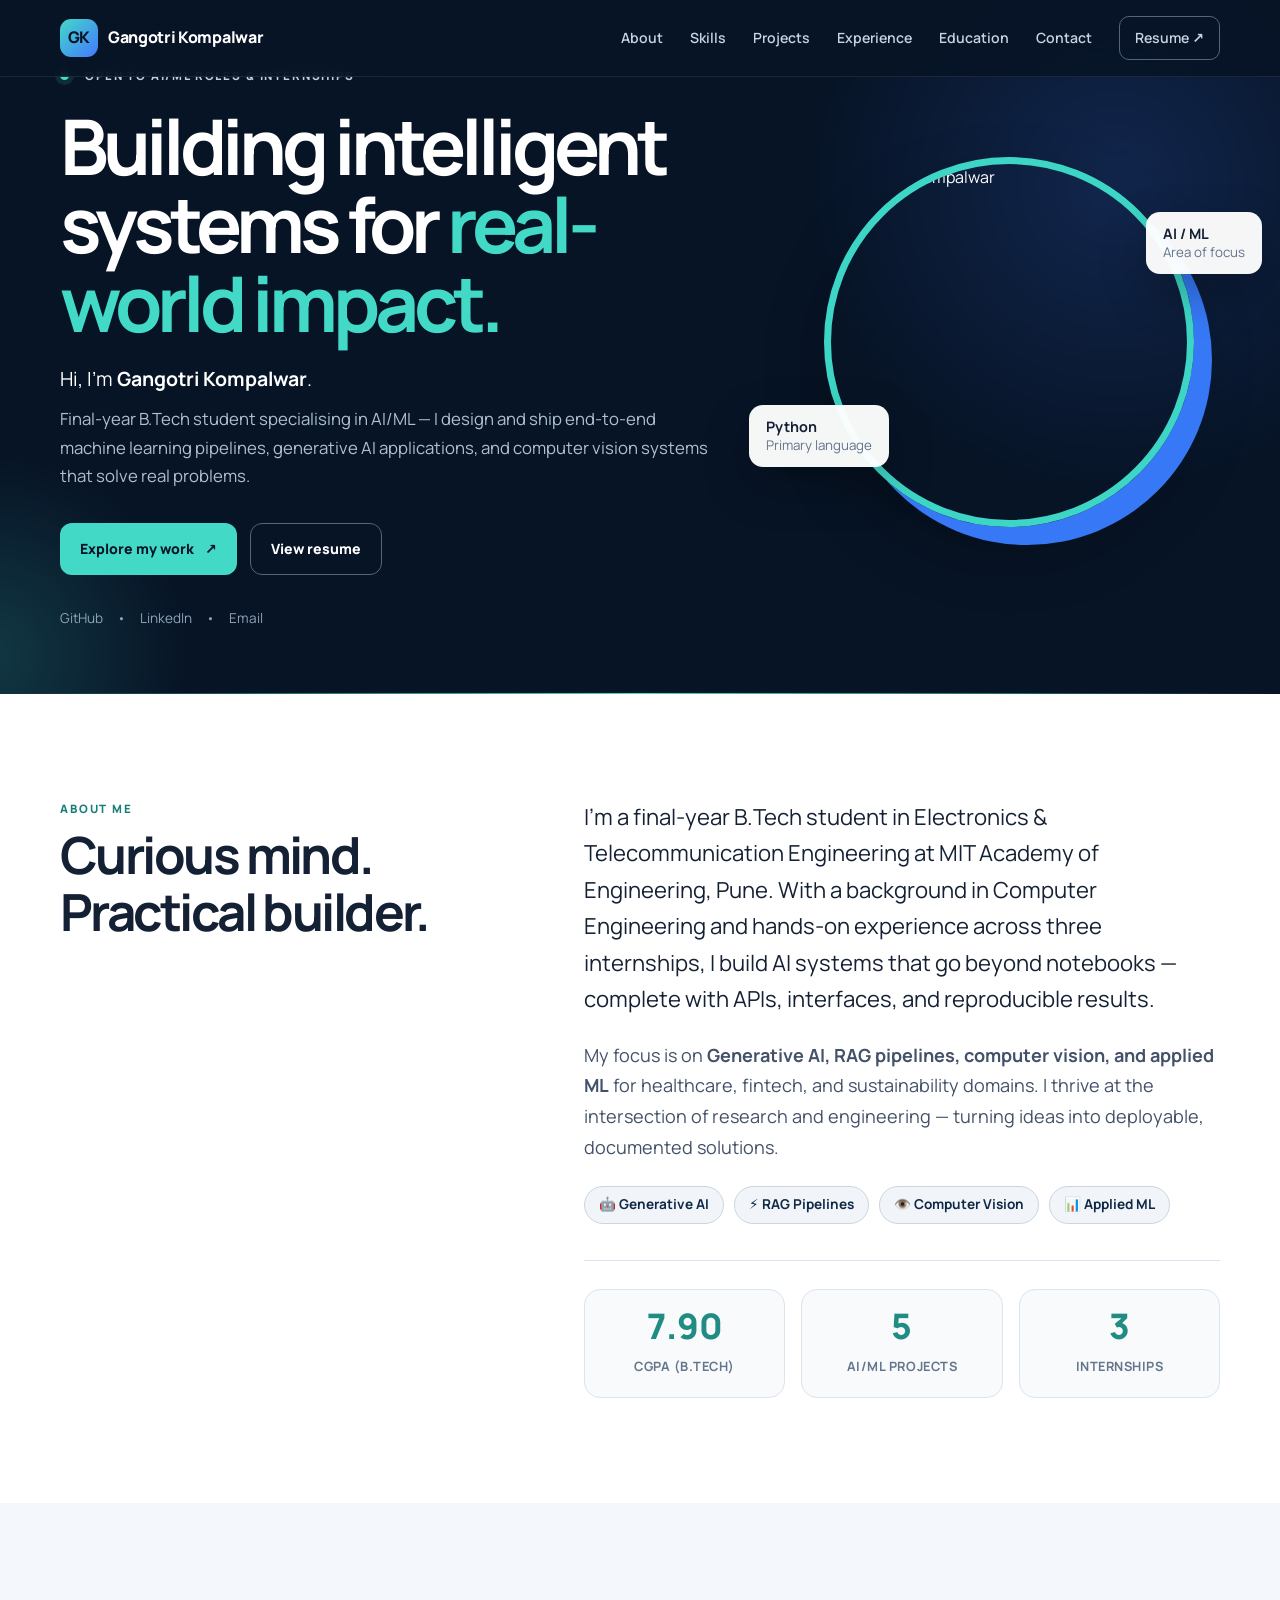
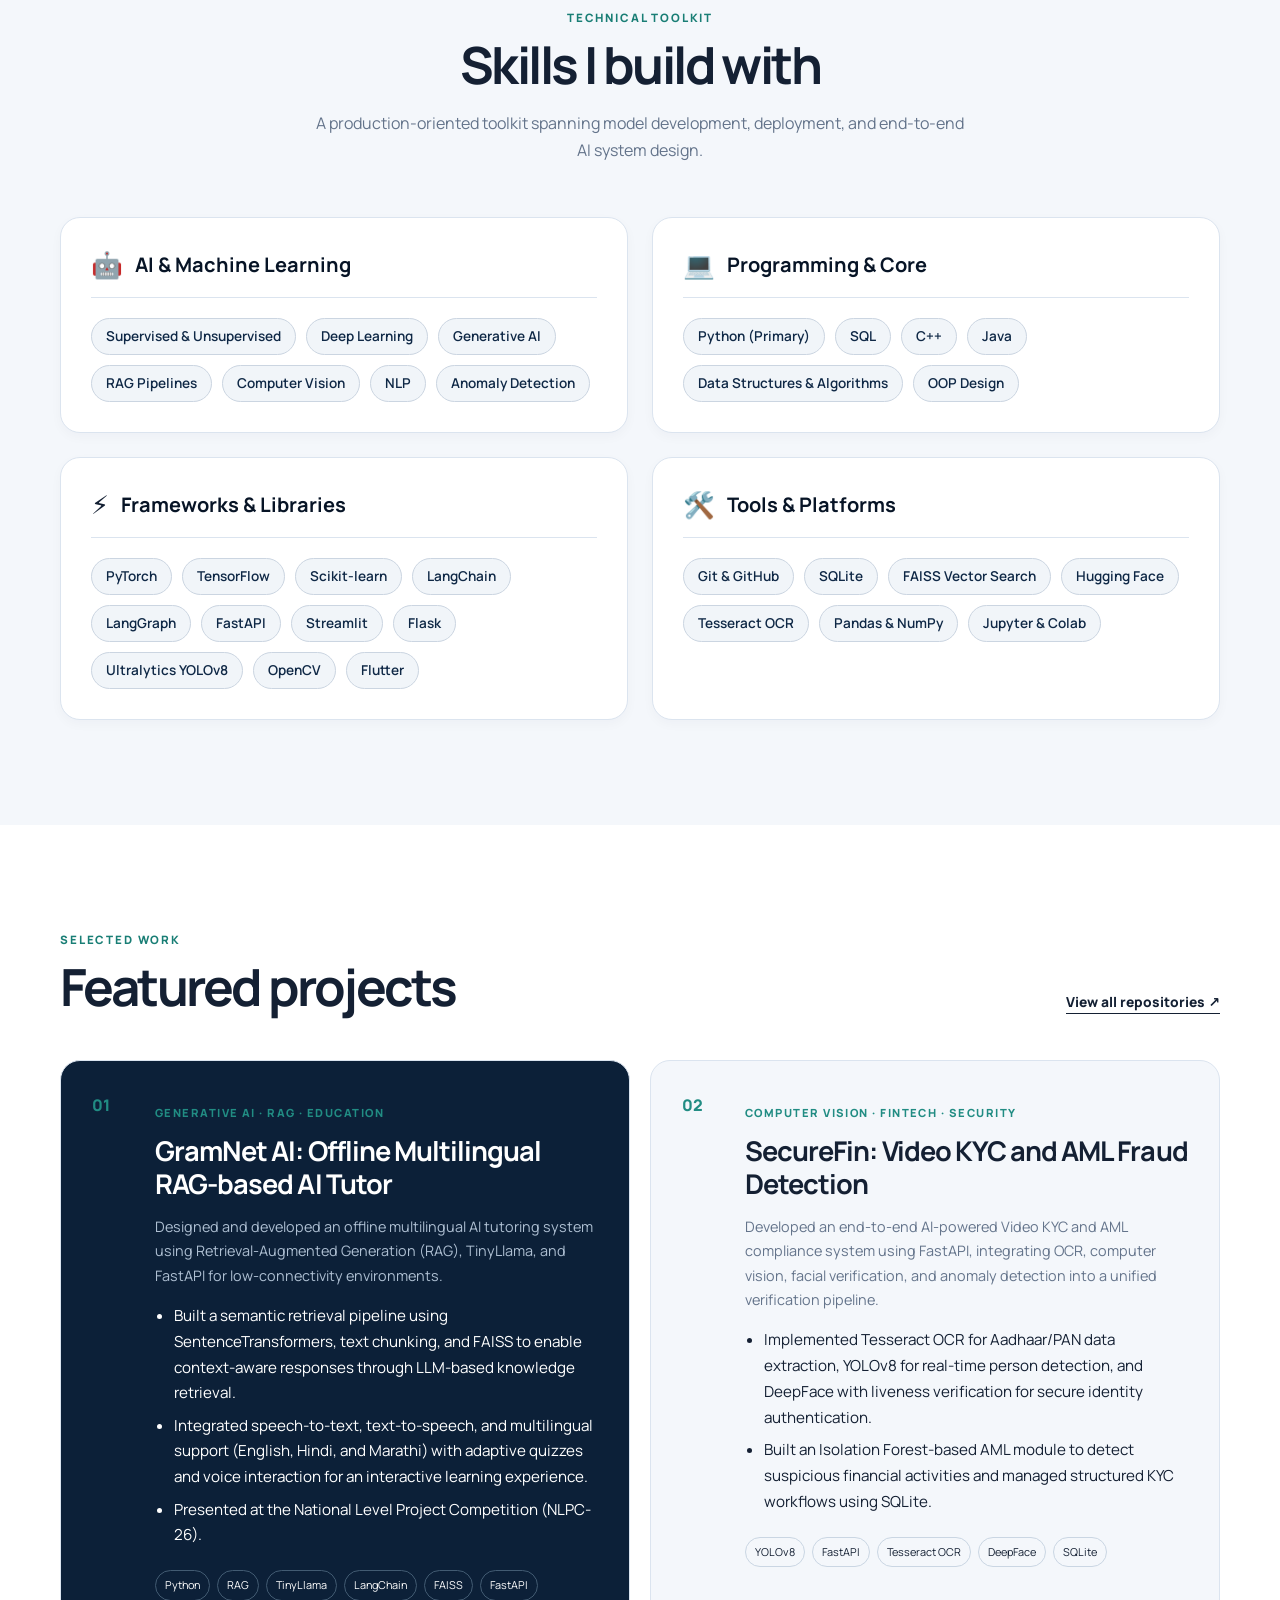
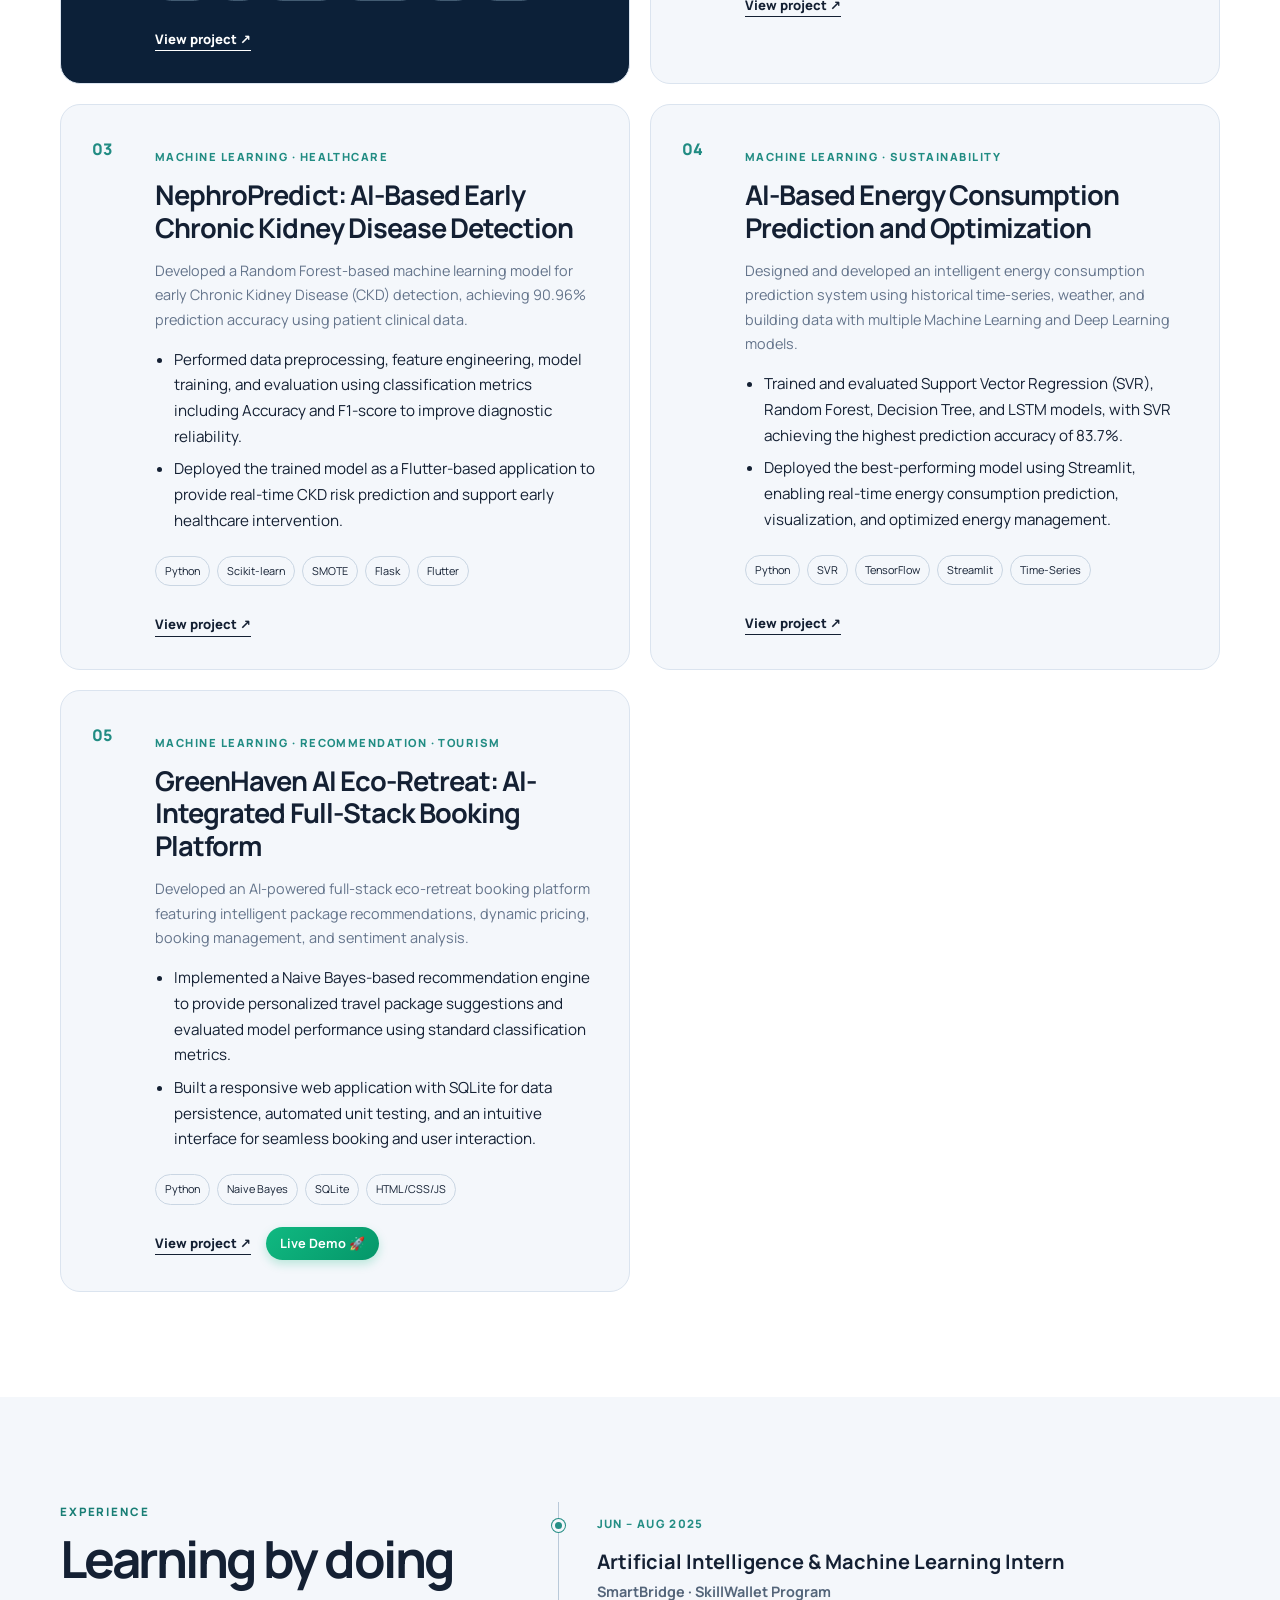
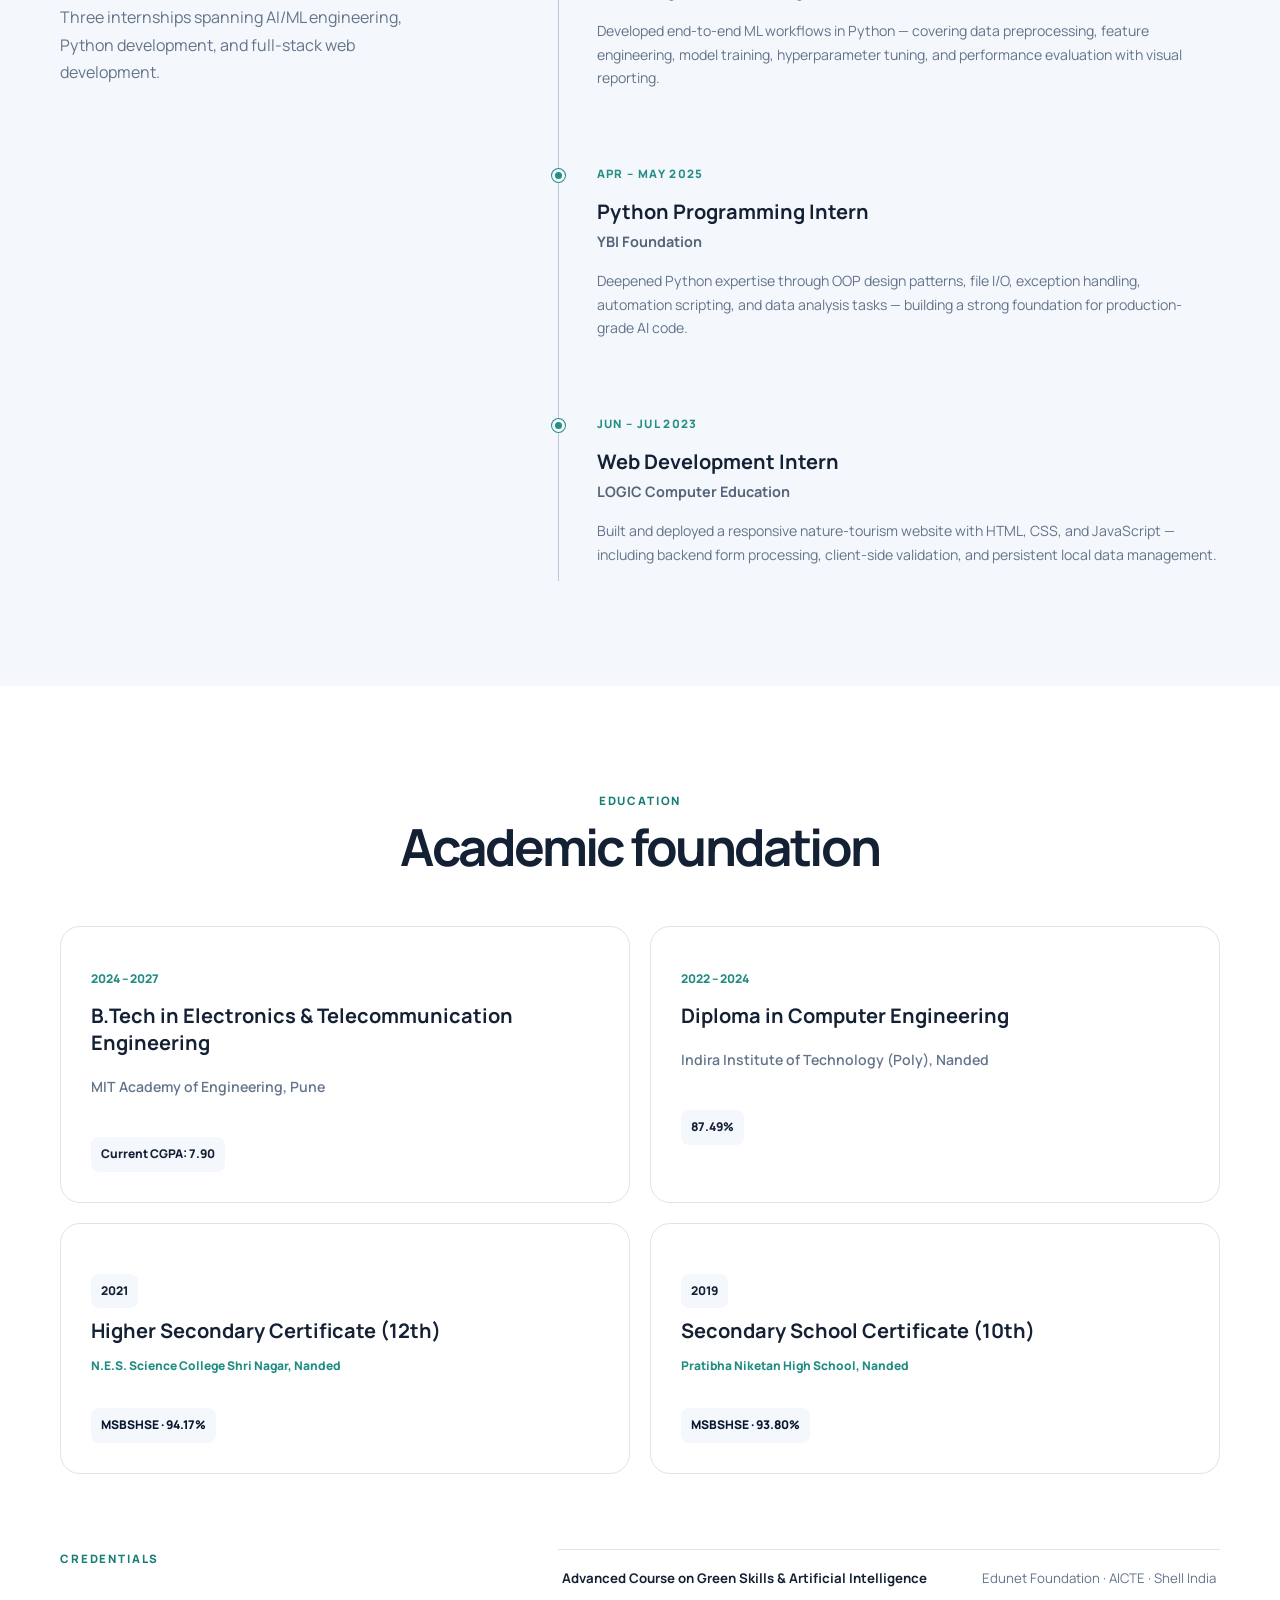
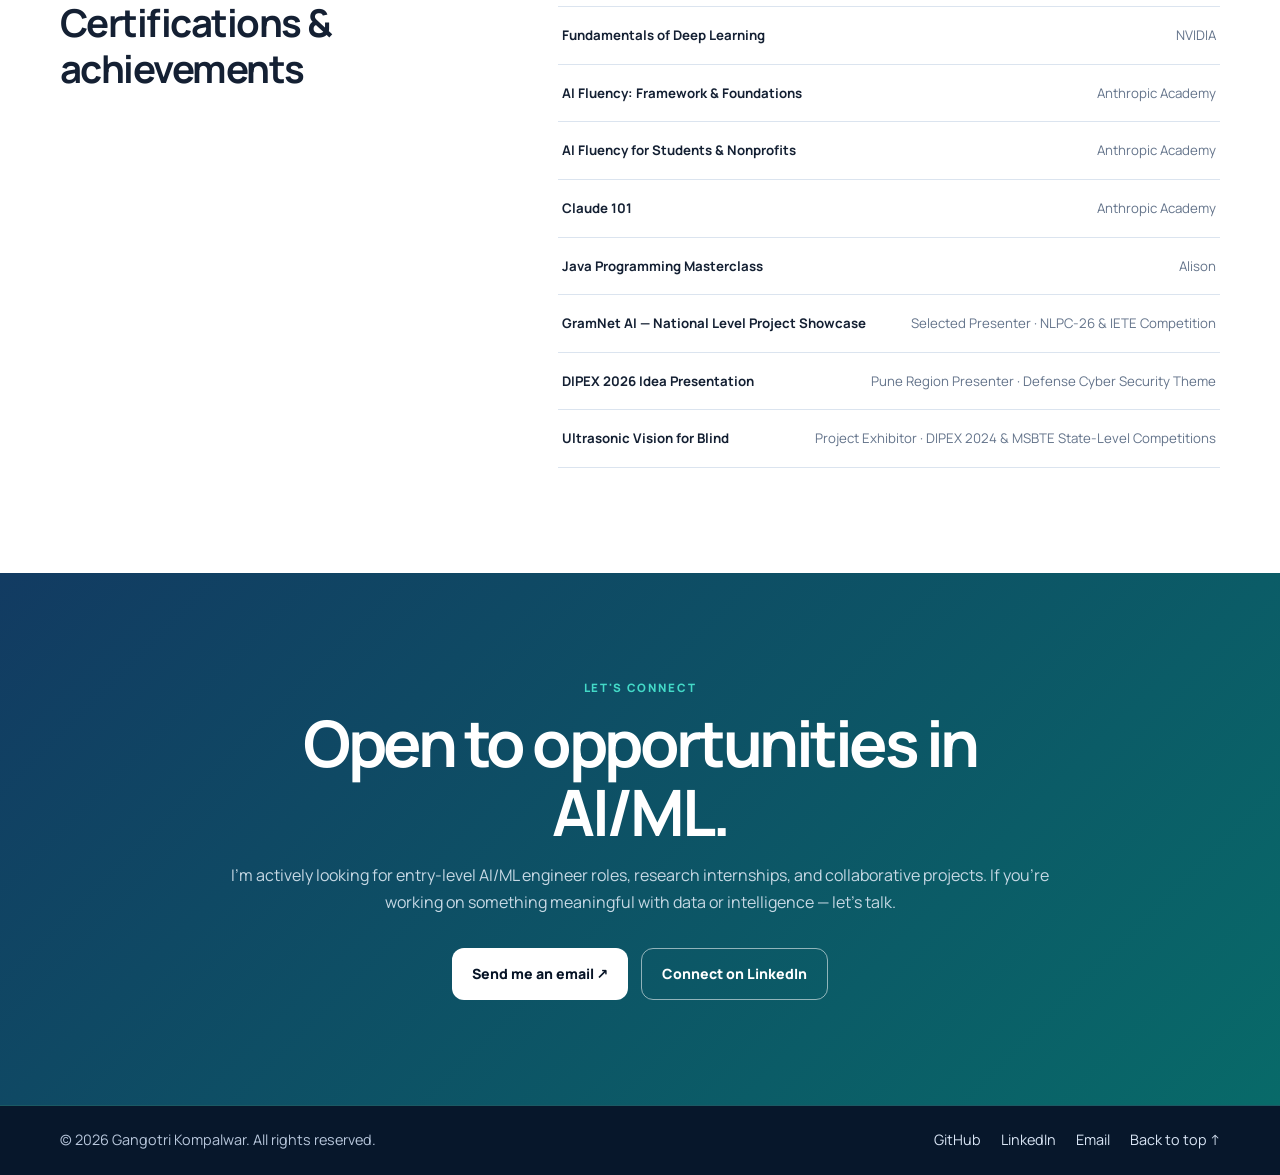
==== index.html @ 9d66009b "Upgrade About section with styled metric cards and domain expertise badges" ====
<!doctype html>
<html lang="en">

<head>
  <meta charset="utf-8">
  <meta name="viewport" content="width=device-width, initial-scale=1">
  <meta name="description"
    content="Gangotri Kompalwar — AI/ML Engineer building production-ready machine learning, NLP and generative AI systems. Final-year B.Tech student at MIT Academy of Engineering, Pune.">
  <meta name="theme-color" content="#081426">
  <!-- Open Graph / Social Preview -->
  <meta property="og:type" content="website">
  <meta property="og:title" content="Gangotri Kompalwar | AI/ML Engineer Portfolio">
  <meta property="og:description"
    content="Final-year B.Tech student specialising in AI/ML — building GenAI, computer vision, and ML systems for real-world impact.">
  <meta property="og:image" content="assets/images/og-preview.png">
  <meta name="twitter:card" content="summary_large_image">
  <meta name="twitter:title" content="Gangotri Kompalwar | AI/ML Engineer Portfolio">
  <meta name="twitter:image" content="assets/images/og-preview.png">
  <title>Gangotri Kompalwar | AI/ML Engineer Portfolio</title>
  <!-- Favicon -->
  <link rel="icon" type="image/png" href="assets/images/favicon.png">
  <link rel="apple-touch-icon" href="assets/images/favicon.png">
  <link rel="preconnect" href="https://fonts.googleapis.com">
  <link rel="preconnect" href="https://fonts.gstatic.com" crossorigin>
  <link href="https://fonts.googleapis.com/css2?family=Manrope:wght@400;500;600;700;800&display=swap" rel="stylesheet">
  <link rel="stylesheet" href="assets/css/style.css?v=4">
  <script defer src="assets/js/script.js"></script>
</head>

<body>
  <a class="skip-link" href="#main">Skip to content</a>
  <header class="site-header">
    <nav class="nav container" aria-label="Primary navigation">
      <a class="brand" href="#home" aria-label="Gangotri Kompalwar home"><span>GK</span> Gangotri Kompalwar</a>
      <button class="menu-button" type="button" aria-label="Open navigation"
        aria-expanded="false"><span></span><span></span><span></span></button>
      <div class="nav-links">
        <a href="#about">About</a><a href="#skills">Skills</a><a href="#projects">Projects</a><a
          href="#experience">Experience</a><a href="#education">Education</a><a href="#contact">Contact</a>
        <a class="nav-cta" href="assets/documents/Gangotri%20Resume.pdf" target="_blank" rel="noopener"
          id="nav-resume-btn">Resume ↗</a>
      </div>
    </nav>
  </header>

  <main id="main">
    <section class="hero" id="home">
      <div class="hero-glow hero-glow-one"></div>
      <div class="hero-glow hero-glow-two"></div>
      <div class="container hero-grid">
        <div class="hero-copy reveal">
          <p class="eyebrow"><span class="status-pulse"></span> Open to AI/ML roles &amp; internships</p>
          <h1>Building intelligent systems for <em>real-world impact.</em></h1>
          <p class="hero-name">Hi, I'm <strong>Gangotri Kompalwar</strong>.</p>
          <p class="hero-summary">Final-year B.Tech student specialising in AI/ML — I design and ship end-to-end
            machine learning pipelines, generative AI applications, and computer vision systems that solve
            real problems.</p>
          <div class="hero-actions">
            <a class="button primary" href="#projects">Explore my work <span>↗</span></a>
            <a class="button secondary" href="assets/documents/Gangotri%20Resume.pdf" target="_blank"
              rel="noopener">View resume</a>
          </div>
          <div class="social-row">
            <a href="https://github.com/kompalwargangotri" target="_blank" rel="noopener" aria-label="GitHub">GitHub</a>
            <span>•</span>
            <a href="https://www.linkedin.com/in/gangotri-kompalwar-4635b9359" target="_blank" rel="noopener"
              aria-label="LinkedIn">LinkedIn</a>
            <span>•</span>
            <a href="mailto:kompalwargangotri@gmail.com">Email</a>
          </div>
        </div>
        <div class="hero-visual reveal">
          <div class="portrait-frame">
            <div class="portrait-accent"></div><img src="assets/images/Gangotri.png" alt="Gangotri Kompalwar"
              width="760" height="760">
          </div>
          <div class="floating-card card-python"><strong>Python</strong><small>Primary language</small></div>
          <div class="floating-card card-ai"><strong>AI / ML</strong><small>Area of focus</small></div>
        </div>
      </div>
    </section>

    <section class="section" id="about">
      <div class="container about-grid">
        <div class="section-heading reveal">
          <p class="section-kicker">About me</p>
          <h2>Curious mind.<br>Practical builder.</h2>
        </div>
        <div class="about-copy reveal">
          <p>I'm a final-year B.Tech student in Electronics &amp; Telecommunication Engineering at MIT Academy of
            Engineering, Pune. With a background in Computer Engineering and hands-on experience across three
            internships, I build AI systems that go beyond notebooks — complete with APIs, interfaces, and
            reproducible results.</p>
          <p>My focus is on <strong>Generative AI, RAG pipelines, computer vision, and applied ML</strong> for
            healthcare, fintech, and sustainability domains. I thrive at the intersection of research and
            engineering — turning ideas into deployable, documented solutions.</p>
          <div class="about-highlights">
            <span>🤖 Generative AI</span>
            <span>⚡ RAG Pipelines</span>
            <span>👁️ Computer Vision</span>
            <span>📊 Applied ML</span>
          </div>
          <div class="quick-facts">
            <div><strong>7.90</strong><span>CGPA (B.Tech)</span></div>
            <div><strong>5</strong><span>AI/ML projects</span></div>
            <div><strong>3</strong><span>Internships</span></div>
          </div>
        </div>
      </div>
    </section>

    <section class="section section-alt" id="skills">
      <div class="container">
        <div class="section-heading centered reveal">
          <p class="section-kicker">Technical toolkit</p>
          <h2>Skills I build with</h2>
          <p>A production-oriented toolkit spanning model development, deployment, and end-to-end AI system design.</p>
        </div>
        <div class="skills-grid">
          <article class="skill-card reveal">
            <div class="skill-card-header">
              <span class="skill-icon">🤖</span>
              <h3>AI &amp; Machine Learning</h3>
            </div>
            <div class="skill-pills">
              <span>Supervised &amp; Unsupervised</span>
              <span>Deep Learning</span>
              <span>Generative AI</span>
              <span>RAG Pipelines</span>
              <span>Computer Vision</span>
              <span>NLP</span>
              <span>Anomaly Detection</span>
            </div>
          </article>
          <article class="skill-card reveal">
            <div class="skill-card-header">
              <span class="skill-icon">💻</span>
              <h3>Programming &amp; Core</h3>
            </div>
            <div class="skill-pills">
              <span>Python (Primary)</span>
              <span>SQL</span>
              <span>C++</span>
              <span>Java</span>
              <span>Data Structures &amp; Algorithms</span>
              <span>OOP Design</span>
            </div>
          </article>
          <article class="skill-card reveal">
            <div class="skill-card-header">
              <span class="skill-icon">⚡</span>
              <h3>Frameworks &amp; Libraries</h3>
            </div>
            <div class="skill-pills">
              <span>PyTorch</span>
              <span>TensorFlow</span>
              <span>Scikit-learn</span>
              <span>LangChain</span>
              <span>LangGraph</span>
              <span>FastAPI</span>
              <span>Streamlit</span>
              <span>Flask</span>
              <span>Ultralytics YOLOv8</span>
              <span>OpenCV</span>
              <span>Flutter</span>
            </div>
          </article>
          <article class="skill-card reveal">
            <div class="skill-card-header">
              <span class="skill-icon">🛠️</span>
              <h3>Tools &amp; Platforms</h3>
            </div>
            <div class="skill-pills">
              <span>Git &amp; GitHub</span>
              <span>SQLite</span>
              <span>FAISS Vector Search</span>
              <span>Hugging Face</span>
              <span>Tesseract OCR</span>
              <span>Pandas &amp; NumPy</span>
              <span>Jupyter &amp; Colab</span>
            </div>
          </article>
        </div>
      </div>
    </section>

    <section class="section" id="projects">
      <div class="container">
        <div class="section-heading project-heading reveal">
          <div>
            <p class="section-kicker">Selected work</p>
            <h2>Featured projects</h2>
          </div><a href="https://github.com/kompalwargangotri?tab=repositories" target="_blank" rel="noopener">View all
            repositories ↗</a>
        </div>
        <div class="projects-grid">
          <article class="project-card featured reveal">
            <div class="project-index">01</div>
            <div class="project-content">
              <p class="project-type">Generative AI · RAG · Education</p>
              <h3>GramNet AI: Offline Multilingual RAG-based AI Tutor</h3>
              <p>Designed and developed an offline multilingual AI tutoring system using Retrieval-Augmented Generation (RAG), TinyLlama, and FastAPI for low-connectivity environments.</p>
              <ul class="project-bullets">
                <li>Built a semantic retrieval pipeline using SentenceTransformers, text chunking, and FAISS to enable context-aware responses through LLM-based knowledge retrieval.</li>
                <li>Integrated speech-to-text, text-to-speech, and multilingual support (English, Hindi, and Marathi) with adaptive quizzes and voice interaction for an interactive learning experience.</li>
                <li>Presented at the National Level Project Competition (NLPC-26).</li>
              </ul>
              <div class="tags">
                <span>Python</span><span>RAG</span><span>TinyLlama</span><span>LangChain</span><span>FAISS</span><span>FastAPI</span>
              </div><a href="https://github.com/kompalwargangotri/gramnet-ai-offline-multilingual-rag-tutor" target="_blank" rel="noopener">View project ↗</a>
            </div>
          </article>

          <article class="project-card reveal">
            <div class="project-index">02</div>
            <div class="project-content">
              <p class="project-type">Computer Vision · Fintech · Security</p>
              <h3>SecureFin: Video KYC and AML Fraud Detection</h3>
              <p>Developed an end-to-end AI-powered Video KYC and AML compliance system using FastAPI, integrating OCR, computer vision, facial verification, and anomaly detection into a unified verification pipeline.</p>
              <ul class="project-bullets">
                <li>Implemented Tesseract OCR for Aadhaar/PAN data extraction, YOLOv8 for real-time person detection, and DeepFace with liveness verification for secure identity authentication.</li>
                <li>Built an Isolation Forest-based AML module to detect suspicious financial activities and managed structured KYC workflows using SQLite.</li>
              </ul>
              <div class="tags"><span>YOLOv8</span><span>FastAPI</span><span>Tesseract OCR</span><span>DeepFace</span><span>SQLite</span></div><a
                href="https://github.com/kompalwargangotri/securefin-video-kyc-aml" target="_blank" rel="noopener">View project ↗</a>
            </div>
          </article>

          <article class="project-card reveal">
            <div class="project-index">03</div>
            <div class="project-content">
              <p class="project-type">Machine Learning · Healthcare</p>
              <h3>NephroPredict: AI-Based Early Chronic Kidney Disease Detection</h3>
              <p>Developed a Random Forest-based machine learning model for early Chronic Kidney Disease (CKD) detection, achieving 90.96% prediction accuracy using patient clinical data.</p>
              <ul class="project-bullets">
                <li>Performed data preprocessing, feature engineering, model training, and evaluation using classification metrics including Accuracy and F1-score to improve diagnostic reliability.</li>
                <li>Deployed the trained model as a Flutter-based application to provide real-time CKD risk prediction and support early healthcare intervention.</li>
              </ul>
              <div class="tags">
                <span>Python</span><span>Scikit-learn</span><span>SMOTE</span><span>Flask</span><span>Flutter</span>
              </div><a href="https://github.com/kompalwargangotri/nephropredict-ai-ckd-detection" target="_blank"
                rel="noopener">View project ↗</a>
            </div>
          </article>

          <article class="project-card reveal">
            <div class="project-index">04</div>
            <div class="project-content">
              <p class="project-type">Machine Learning · Sustainability</p>
              <h3>AI-Based Energy Consumption Prediction and Optimization</h3>
              <p>Designed and developed an intelligent energy consumption prediction system using historical time-series, weather, and building data with multiple Machine Learning and Deep Learning models.</p>
              <ul class="project-bullets">
                <li>Trained and evaluated Support Vector Regression (SVR), Random Forest, Decision Tree, and LSTM models, with SVR achieving the highest prediction accuracy of 83.7%.</li>
                <li>Deployed the best-performing model using Streamlit, enabling real-time energy consumption prediction, visualization, and optimized energy management.</li>
              </ul>
              <div class="tags">
                <span>Python</span><span>SVR</span><span>TensorFlow</span><span>Streamlit</span><span>Time-Series</span>
              </div><a href="https://github.com/kompalwargangotri/ai-energy-consumption-prediction" target="_blank"
                rel="noopener">View project ↗</a>
            </div>
          </article>

          <article class="project-card reveal">
            <div class="project-index">05</div>
            <div class="project-content">
              <p class="project-type">Machine Learning · Recommendation · Tourism</p>
              <h3>GreenHaven AI Eco-Retreat: AI-Integrated Full-Stack Booking Platform</h3>
              <p>Developed an AI-powered full-stack eco-retreat booking platform featuring intelligent package recommendations, dynamic pricing, booking management, and sentiment analysis.</p>
              <ul class="project-bullets">
                <li>Implemented a Naive Bayes-based recommendation engine to provide personalized travel package suggestions and evaluated model performance using standard classification metrics.</li>
                <li>Built a responsive web application with SQLite for data persistence, automated unit testing, and an intuitive interface for seamless booking and user interaction.</li>
              </ul>
              <div class="tags"><span>Python</span><span>Naive Bayes</span><span>SQLite</span><span>HTML/CSS/JS</span></div>
              <div class="project-actions">
                <a href="https://github.com/kompalwargangotri/greenhaven-ai-eco-retreat" target="_blank" rel="noopener">View project ↗</a>
                <a href="https://greenhaven-ai-eco-retreat.onrender.com/" target="_blank" rel="noopener" class="live-demo-btn">Live Demo 🚀</a>
              </div>
            </div>
          </article>
        </div>
      </div>
    </section>

    <section class="section section-alt" id="experience">
      <div class="container experience-grid">
        <div class="section-heading reveal">
          <p class="section-kicker">Experience</p>
          <h2>Learning by doing</h2>
          <p>Three internships spanning AI/ML engineering, Python development, and full-stack web development.</p>
        </div>
        <div class="timeline">
          <article class="timeline-item reveal">
            <div class="timeline-dot"></div>
            <p class="timeline-date">Jun – Aug 2025</p>
            <h3>Artificial Intelligence &amp; Machine Learning Intern</h3>
            <h4>SmartBridge · SkillWallet Program</h4>
            <p>Developed end-to-end ML workflows in Python — covering data preprocessing, feature engineering,
              model training, hyperparameter tuning, and performance evaluation with visual reporting.</p>
          </article>
          <article class="timeline-item reveal">
            <div class="timeline-dot"></div>
            <p class="timeline-date">Apr – May 2025</p>
            <h3>Python Programming Intern</h3>
            <h4>YBI Foundation</h4>
            <p>Deepened Python expertise through OOP design patterns, file I/O, exception handling, automation
              scripting, and data analysis tasks — building a strong foundation for production-grade AI code.</p>
          </article>
          <article class="timeline-item reveal">
            <div class="timeline-dot"></div>
            <p class="timeline-date">Jun – Jul 2023</p>
            <h3>Web Development Intern</h3>
            <h4>LOGIC Computer Education</h4>
            <p>Built and deployed a responsive nature-tourism website with HTML, CSS, and JavaScript — including
              backend form processing, client-side validation, and persistent local data management.</p>
          </article>
        </div>
      </div>
    </section>

    <section class="section" id="education">
      <div class="container">
        <div class="section-heading centered reveal">
          <p class="section-kicker">Education</p>
          <h2>Academic foundation</h2>
        </div>
        <div class="education-grid">
          <article class="education-card reveal">
            <p>2024 – 2027</p>
            <h3>B.Tech in Electronics &amp; Telecommunication Engineering</h3>
            <h4>MIT Academy of Engineering, Pune</h4><span>Current CGPA: 7.90</span>
          </article>
          <article class="education-card reveal">
            <p>2022 – 2024</p>
            <h3>Diploma in Computer Engineering</h3>
            <h4>Indira Institute of Technology (Poly), Nanded</h4><span>87.49%</span>
          </article>
          <article class="education-card">
            <span class="education-year">2021</span>
            <h3>Higher Secondary Certificate (12th)</h3>
            <p>N.E.S. Science College Shri Nagar, Nanded</p>
            <span class="education-score">MSBSHSE · 94.17%</span>
          </article>
          <article class="education-card">
            <span class="education-year">2019</span>
            <h3>Secondary School Certificate (10th)</h3>
            <p>Pratibha Niketan High School, Nanded</p>
            <span class="education-score">MSBSHSE · 93.80%</span>
          </article>
        </div>
        <div class="credentials reveal">
          <div>
            <p class="section-kicker">Credentials</p>
            <h2>Certifications &amp; achievements</h2>
          </div>
          <ul>
            <li><strong>Advanced Course on Green Skills &amp; Artificial Intelligence</strong><span>Edunet Foundation · AICTE · Shell India</span></li>
            <li><strong>Fundamentals of Deep Learning</strong><span>NVIDIA</span></li>
            <li><strong>AI Fluency: Framework &amp; Foundations</strong><span>Anthropic Academy</span></li>
            <li><strong>AI Fluency for Students &amp; Nonprofits</strong><span>Anthropic Academy</span></li>
            <li><strong>Claude 101</strong><span>Anthropic Academy</span></li>
            <li><strong>Java Programming Masterclass</strong><span>Alison</span></li>
            <li><strong>GramNet AI — National Level Project Showcase</strong><span>Selected Presenter · NLPC-26 &amp; IETE Competition</span></li>
            <li><strong>DIPEX 2026 Idea Presentation</strong><span>Pune Region Presenter · Defense Cyber Security Theme</span></li>
            <li><strong>Ultrasonic Vision for Blind</strong><span>Project Exhibitor · DIPEX 2024 &amp; MSBTE State-Level Competitions</span></li>
          </ul>
        </div>
      </div>
    </section>

    <section class="contact section" id="contact">
      <div class="container contact-inner reveal">
        <p class="section-kicker">Let's connect</p>
        <h2>Open to opportunities in AI/ML.</h2>
        <p>I'm actively looking for entry-level AI/ML engineer roles, research internships, and collaborative
          projects. If you're working on something meaningful with data or intelligence — let's talk.</p>
        <div class="hero-actions"><a class="button light" href="mailto:kompalwargangotri@gmail.com">Send me an email
            ↗</a><a class="button outline-light" href="https://www.linkedin.com/in/gangotri-kompalwar-4635b9359"
            target="_blank" rel="noopener">Connect on LinkedIn</a></div>
      </div>
    </section>
  </main>
  <footer class="site-footer">
    <div class="container footer-content">
      <p>&copy; <span id="year">2026</span> Gangotri Kompalwar. All rights reserved.</p>

      <nav class="footer-links" aria-label="Footer navigation">
        <a href="https://github.com/kompalwargangotri" target="_blank" rel="noopener noreferrer">GitHub</a>
        <a href="https://www.linkedin.com/in/gangotri-kompalwar-4635b9359" target="_blank"
          rel="noopener noreferrer">LinkedIn</a>
        <a href="mailto:kompalwargangotri@gmail.com">Email</a>
        <a href="#home">Back to top ↑</a>
      </nav>
    </div>
  </footer>
</body>

</html>
---- assets/css/style.css ----
:root {
  --navy: #071426;
  --navy-2: #0c2038;
  --ink: #142033;
  --muted: #64748b;
  --line: #dbe4ef;
  --paper: #fff;
  --soft: #f4f7fb;
  --aqua: #43d9c7;
  --blue: #4379ff;
  --max: 1160px;
  --radius: 20px
}

* {
  box-sizing: border-box
}

html {
  scroll-behavior: smooth;
  scroll-padding-top: 90px
}

body {
  margin: 0;
  font-family: Manrope, system-ui, sans-serif;
  color: var(--ink);
  background: var(--paper);
  line-height: 1.7
}

a {
  color: inherit;
  text-decoration: none
}

img {
  display: block;
  max-width: 100%
}

.container {
  width: min(calc(100% - 40px), var(--max));
  margin: auto
}

.skip-link {
  position: fixed;
  left: 12px;
  top: -100px;
  background: #fff;
  padding: 10px;
  z-index: 100
}

.skip-link:focus {
  top: 12px
}

.site-header {
  position: fixed;
  inset: 0 0 auto;
  background: rgba(7, 20, 38, .9);
  backdrop-filter: blur(14px);
  z-index: 50;
  border-bottom: 1px solid rgba(255, 255, 255, .08)
}

.nav {
  height: 76px;
  display: flex;
  align-items: center;
  justify-content: space-between
}

.brand {
  color: #fff;
  font-weight: 800;
  letter-spacing: -.02em;
  display: flex;
  align-items: center;
  gap: 10px
}

.brand span {
  display: grid;
  place-items: center;
  width: 38px;
  height: 38px;
  border-radius: 11px;
  background: linear-gradient(135deg, var(--aqua), var(--blue));
  color: var(--navy)
}

.nav-links {
  display: flex;
  align-items: center;
  gap: 27px;
  color: #c8d3e2;
  font-size: .88rem;
  font-weight: 600
}

.nav-links a:hover {
  color: #fff
}

.nav-cta {
  border: 1px solid #53657a;
  border-radius: 10px;
  padding: 9px 15px
}

.menu-button {
  display: none;
  background: none;
  border: 0;
  padding: 6px
}

.menu-button span {
  display: block;
  width: 25px;
  height: 2px;
  background: #fff;
  margin: 5px
}

.hero {
  min-height: 780px;
  padding: 150px 0 90px;
  display: grid;
  align-items: center;
  background: var(--navy);
  color: #fff;
  position: relative;
  overflow: hidden
}

.hero:after {
  content: "";
  position: absolute;
  inset: auto 0 0;
  height: 1px;
  background: linear-gradient(90deg, transparent, var(--aqua), transparent)
}

.hero-glow {
  position: absolute;
  border-radius: 50%;
  filter: blur(2px);
  opacity: .18
}

.hero-glow-one {
  width: 650px;
  height: 650px;
  background: radial-gradient(circle, var(--blue), transparent 68%);
  right: -160px;
  top: -140px
}

.hero-glow-two {
  width: 420px;
  height: 420px;
  background: radial-gradient(circle, var(--aqua), transparent 67%);
  left: -220px;
  bottom: -170px
}

.hero-grid {
  display: grid;
  grid-template-columns: 1.22fr .78fr;
  align-items: center;
  gap: 80px;
  position: relative;
  z-index: 1
}

.eyebrow,
.section-kicker {
  text-transform: uppercase;
  letter-spacing: .16em;
  font-weight: 800;
  font-size: .72rem
}

.eyebrow {
  color: #bcd1e5;
  display: flex;
  align-items: center;
  gap: 10px
}

.eyebrow span {
  width: 9px;
  height: 9px;
  background: var(--aqua);
  border-radius: 50%;
  box-shadow: 0 0 0 5px rgba(67, 217, 199, .12)
}

h1 {
  font-size: clamp(3rem, 6vw, 5.6rem);
  letter-spacing: -.065em;
  line-height: 1.02;
  margin: 22px 0 20px;
  max-width: 820px
}

h1 em {
  font-style: normal;
  color: var(--aqua)
}

.hero-name {
  font-size: 1.22rem;
  margin: 0 0 10px
}

.hero-summary {
  font-size: 1.05rem;
  color: #aebfd2;
  max-width: 680px;
  margin: 0
}

.hero-actions {
  display: flex;
  gap: 13px;
  flex-wrap: wrap;
  margin-top: 32px
}

.button {
  display: inline-flex;
  align-items: center;
  justify-content: center;
  gap: 11px;
  padding: 13px 20px;
  border-radius: 12px;
  font-weight: 800;
  font-size: .88rem;
  transition: .25s
}

.button:hover {
  transform: translateY(-2px)
}

.primary {
  background: var(--aqua);
  color: var(--navy)
}

.secondary {
  border: 1px solid #52667c;
  color: #fff
}

.social-row {
  display: flex;
  align-items: center;
  gap: 14px;
  margin-top: 32px;
  color: #8fa4b9;
  font-size: .85rem
}

.social-row a:hover {
  color: var(--aqua)
}

.hero-visual {
  position: relative
}

.portrait-frame {
  width: min(370px, 82vw);
  aspect-ratio: 1 / 1;
  border: 7px solid #3dd6c6;
  border-radius: 50%;
  overflow: hidden;
  background: var(--surface);
  box-shadow: 18px 18px 0 #3678f6, 0 26px 60px rgba(0,0,0,0.28);
}

.portrait-frame img {
  width: 100%;
  height: 100%;
  object-fit: cover;
  object-position: center 18%;
  display: block;
  border-radius: 0;
}

.portrait-accent {
  display: none;
}

.floating-card {
  position: absolute;
  background: rgba(255, 255, 255, .96);
  color: var(--ink);
  padding: 13px 17px;
  border-radius: 14px;
  box-shadow: 0 18px 45px rgba(0, 0, 0, .25);
  display: grid;
  line-height: 1.3
}

.floating-card strong {
  font-size: .9rem
}

.floating-card small {
  color: var(--muted)
}

.card-python {
  left: -50px;
  bottom: 60px;
}

.card-ai {
  right: -42px;
  top: 55px;
}

.section {
  padding: 105px 0
}

.section-alt {
  background: var(--soft)
}

.section-heading h2 {
  font-size: clamp(2.25rem, 4vw, 4rem);
  line-height: 1.1;
  letter-spacing: -.05em;
  margin: 8px 0 18px
}

.section-kicker {
  color: #197e75;
  margin: 0
}

.section-heading>p:last-child {
  color: var(--muted);
  max-width: 650px
}

.centered {
  text-align: center;
  margin: 0 auto 52px
}

.centered>p:last-child {
  margin-inline: auto
}

.about-grid {
  display: grid;
  grid-template-columns: .8fr 1.2fr;
  gap: 100px
}

.about-copy {
  font-size: 1.13rem;
  color: #435269
}

.about-copy>p:first-child {
  font-size: 1.38rem;
  line-height: 1.65;
  color: var(--ink);
  margin-top: 0
}

.about-highlights {
  display: flex;
  flex-wrap: wrap;
  gap: 10px;
  margin-top: 24px;
}

.about-highlights span {
  background: #f1f5f9;
  color: #0f2846;
  font-size: 0.85rem;
  font-weight: 700;
  padding: 6px 14px;
  border-radius: 20px;
  border: 1px solid #cbd5e1;
  transition: all 0.2s ease;
}

.about-highlights span:hover {
  background: #218c83;
  color: #fff;
  border-color: #218c83;
}

.quick-facts {
  display: grid;
  grid-template-columns: repeat(3, 1fr);
  gap: 16px;
  margin-top: 36px;
  padding-top: 28px;
  border-top: 1px solid var(--line);
}

.quick-facts div {
  background: #f8fafc;
  padding: 18px 20px;
  border-radius: 16px;
  border: 1px solid var(--line);
  transition: all 0.25s ease;
  text-align: center;
}

.quick-facts div:hover {
  transform: translateY(-3px);
  border-color: #218c83;
  box-shadow: 0 10px 25px rgba(33, 140, 131, 0.1);
}

.quick-facts strong {
  display: block;
  font-size: 2.2rem;
  font-weight: 800;
  color: #218c83;
  line-height: 1;
  margin-bottom: 6px;
}

.quick-facts span {
  font-size: 0.8rem;
  font-weight: 700;
  color: var(--muted);
  text-transform: uppercase;
  letter-spacing: 0.04em;
}

@media (max-width: 600px) {
  .quick-facts {
    grid-template-columns: 1fr;
  }
}


.skills-grid {
  display: grid;
  grid-template-columns: repeat(2, 1fr);
  gap: 24px
}

.skill-card {
  background: #fff;
  padding: 30px;
  border: 1px solid var(--line);
  border-radius: var(--radius);
  transition: all 0.25s ease;
  box-shadow: 0 4px 12px rgba(15, 40, 70, 0.03)
}

.skill-card:hover {
  transform: translateY(-5px);
  border-color: #218c83;
  box-shadow: 0 16px 36px rgba(33, 140, 131, 0.12)
}

.skill-card-header {
  display: flex;
  align-items: center;
  gap: 12px;
  margin-bottom: 20px;
  padding-bottom: 15px;
  border-bottom: 1px solid var(--line)
}

.skill-icon {
  font-size: 1.6rem;
  line-height: 1
}

.skill-card h3 {
  font-size: 1.25rem;
  margin: 0;
  color: var(--navy);
  font-weight: 700
}

.skill-pills {
  display: flex;
  flex-wrap: wrap;
  gap: 10px
}

.skill-pills span {
  background: #f1f5f9;
  color: #0f2846;
  font-size: 0.85rem;
  font-weight: 600;
  padding: 6px 14px;
  border-radius: 20px;
  border: 1px solid #cbd5e1;
  transition: all 0.2s ease
}

.skill-pills span:hover {
  background: #218c83;
  color: #fff;
  border-color: #218c83
}

@media (max-width: 768px) {
  .skills-grid {
    grid-template-columns: 1fr
  }
}


.project-heading {
  display: flex;
  align-items: end;
  justify-content: space-between;
  margin-bottom: 46px
}

.project-heading h2 {
  margin-bottom: 0
}

.project-heading>a {
  font-size: .86rem;
  font-weight: 800;
  border-bottom: 1px solid
}

.projects-grid {
  display: grid;
  grid-template-columns: repeat(2, 1fr);
  gap: 20px
}

.project-card {
  background: var(--soft);
  border: 1px solid var(--line);
  border-radius: var(--radius);
  padding: 31px;
  display: grid;
  grid-template-columns: 48px 1fr;
  gap: 15px;
  min-height: 360px;
  transition: .25s
}

.project-card:hover {
  transform: translateY(-5px);
  box-shadow: 0 24px 50px rgba(15, 40, 70, .1)
}

.project-card.featured {
  background: var(--navy-2);
  color: #fff
}

.project-index {
  font-weight: 800;
  color: #218c83
}

.project-type {
  font-size: .7rem;
  text-transform: uppercase;
  letter-spacing: .13em;
  color: #218c83;
  font-weight: 800
}

.project-card h3 {
  font-size: 1.7rem;
  line-height: 1.2;
  letter-spacing: -.035em;
  margin: 13px 0
}

.project-card p:not(.project-type) {
  color: var(--muted);
  font-size: .9rem
}

.featured p:not(.project-type) {
  color: #aebfd2
}

.tags {
  display: flex;
  gap: 7px;
  flex-wrap: wrap;
  margin: 22px 0
}

.tags span {
  border: 1px solid #cad6e3;
  padding: 5px 9px;
  border-radius: 99px;
  font-size: .68rem
}

.featured .tags span {
  border-color: #425b72
}

.project-content>a {
  display: inline-block;
  margin-top: 5px;
  font-size: .82rem;
  font-weight: 800;
  border-bottom: 1px solid
}

.project-actions {
  display: flex;
  align-items: center;
  gap: 15px;
  margin-top: 15px;
  flex-wrap: wrap;
}

.project-actions a:not(.live-demo-btn) {
  font-size: .82rem;
  font-weight: 800;
  border-bottom: 1px solid;
}

.live-demo-btn {
  background: linear-gradient(135deg, #10b981, #059669);
  color: #fff !important;
  padding: 6px 14px;
  border-radius: 20px;
  border-bottom: none !important;
  text-decoration: none;
  font-size: 0.8rem;
  font-weight: 700;
  box-shadow: 0 4px 10px rgba(16, 185, 129, 0.25);
  transition: all 0.2s ease;
}

.live-demo-btn:hover {
  transform: translateY(-2px);
  box-shadow: 0 6px 14px rgba(16, 185, 129, 0.35);
}


.experience-grid {
  display: grid;
  grid-template-columns: .75fr 1.25fr;
  gap: 100px
}

.timeline {
  border-left: 1px solid #b9c9d9;
  padding-left: 38px
}

.timeline-item {
  position: relative;
  padding-bottom: 48px
}

.timeline-item:last-child {
  padding-bottom: 0
}

.timeline-dot {
  position: absolute;
  left: -45px;
  top: 5px;
  width: 13px;
  height: 13px;
  border: 3px solid var(--soft);
  border-radius: 50%;
  background: #258e85;
  box-shadow: 0 0 0 1px #258e85
}

.timeline-date {
  font-size: .72rem;
  text-transform: uppercase;
  letter-spacing: .12em;
  color: #258e85;
  font-weight: 800
}

.timeline h3 {
  font-size: 1.25rem;
  margin: 5px 0 1px
}

.timeline h4 {
  font-size: .9rem;
  color: #54657a;
  margin: 0
}

.timeline-item>p:last-child {
  font-size: .88rem;
  color: var(--muted);
  max-width: 620px
}

.education-grid {
  display: grid;
  grid-template-columns: 1fr 1fr;
  gap: 20px
}

.education-card {
  border: 1px solid var(--line);
  border-radius: var(--radius);
  padding: 30px
}

.education-card>p {
  color: #218c83;
  font-size: .75rem;
  font-weight: 800
}

.education-card h3 {
  font-size: 1.25rem;
  line-height: 1.35;
  margin: 9px 0
}

.education-card h4 {
  font-size: .88rem;
  color: var(--muted);
  font-weight: 600
}

.education-card span {
  display: inline-block;
  margin-top: 20px;
  background: var(--soft);
  padding: 7px 10px;
  border-radius: 8px;
  font-size: .75rem;
  font-weight: 800
}

.credentials {
  margin-top: 75px;
  display: grid;
  grid-template-columns: .75fr 1.25fr;
  gap: 100px
}

.credentials h2 {
  font-size: 2.4rem;
  line-height: 1.2;
  letter-spacing: -.04em
}

.credentials ul {
  list-style: none;
  padding: 0;
  margin: 0;
  border-top: 1px solid var(--line)
}

.credentials li {
  display: flex;
  justify-content: space-between;
  gap: 18px;
  padding: 17px 4px;
  border-bottom: 1px solid var(--line);
  font-size: .83rem
}

.credentials li span {
  color: var(--muted);
  text-align: right
}

.contact {
  background: linear-gradient(135deg, #123b62, #086a69);
  color: #fff
}

.contact-inner {
  max-width: 850px;
  margin: auto;
  text-align: center
}

.contact .section-kicker {
  color: var(--aqua)
}

.contact h2 {
  font-size: clamp(2.5rem, 5vw, 4.4rem);
  line-height: 1.08;
  letter-spacing: -.055em;
  margin: 10px 0
}

.contact p:not(.section-kicker) {
  color: #c6d8e4
}

.contact .hero-actions {
  justify-content: center
}

.light {
  background: #fff;
  color: var(--navy)
}

.outline-light {
  border: 1px solid rgba(255, 255, 255, .55)
}

footer {
  background: var(--navy);
  color: #8499ad;
  padding: 25px 0;
  font-size: .78rem
}

.footer-inner {
  display: flex;
  justify-content: space-between;
  align-items: center;
  gap: 20px
}

.footer-inner a {
  color: #fff
}

.reveal {
  opacity: 0;
  transform: translateY(25px);
  transition: opacity .7s ease, transform .7s ease
}

.reveal.visible {
  opacity: 1;
  transform: none
}

@media(max-width:900px) {
  .menu-button {
    display: block
  }

  .nav-links {
    position: absolute;
    left: 20px;
    right: 20px;
    top: 68px;
    background: #10233a;
    border: 1px solid #2a4057;
    border-radius: 15px;
    padding: 20px;
    display: none;
    flex-direction: column;
    align-items: stretch
  }

  .nav-links.open {
    display: flex
  }

  .hero-grid,
  .about-grid,
  .experience-grid,
  .credentials {
    grid-template-columns: 1fr;
    gap: 52px
  }

  .hero {
    padding-top: 130px
  }

  .hero-copy {
    text-align: center
  }

  .eyebrow,
  .hero-actions,
  .social-row {
    justify-content: center
  }

  .hero-summary {
    margin: auto
  }

  .hero-visual {
    max-width: 470px;
    margin: auto
  }

  .skills-grid {
    grid-template-columns: repeat(2, 1fr)
  }

  .projects-grid {
    grid-template-columns: 1fr
  }

  .section {
    padding: 80px 0
  }

  .project-heading {
    align-items: start
  }

  .credentials {
    margin-top: 55px
  }
}

@media(max-width:600px) {
  .container {
    width: min(calc(100% - 28px), var(--max))
  }

  .brand {
    font-size: .88rem
  }

  .brand span {
    width: 34px;
    height: 34px
  }

  h1 {
    font-size: 3rem
  }

  .hero {
    min-height: auto
  }

  .floating-card {
    display: none
  }

  .portrait-frame {
    width: min(370px, 82vw);
    aspect-ratio: 1 / 1;
    border: 8px solid var(--accent);
    border-radius: 32px;
    overflow: hidden;
    background: var(--surface);
    box-shadow: 18px 18px 0 var(--blue);
  }

  .skills-grid,
  .education-grid,
  .quick-facts {
    grid-template-columns: 1fr
  }

  .skill-card {
    min-height: 210px
  }

  .skill-card h3 {
    margin-top: 35px
  }

  .project-heading {
    display: block
  }

  .project-heading>a {
    display: inline-block;
    margin-top: 15px
  }

  .project-card {
    padding: 24px 20px;
    grid-template-columns: 35px 1fr
  }

  .credentials li {
    display: grid
  }

  .credentials li span {
    text-align: left
  }

  .footer-inner {
    flex-direction: column;
    text-align: center
  }

  .section {
    padding: 68px 0
  }

  .about-copy>p:first-child {
    font-size: 1.15rem
  }
}

/* IETE Achievement badge */
.badge-iete {
  display: inline-block;
  font-size: 0.72rem;
  font-weight: 700;
  padding: 3px 10px;
  border-radius: 20px;
  background: linear-gradient(135deg, #3dd6c6, #3678f6);
  color: #fff;
  vertical-align: middle;
  margin-left: 8px;
  letter-spacing: 0.03em;
}


.education-score {
  display: inline-block;
  margin-top: 1.25rem;
  padding: 0.5rem 0.75rem;
  color: #07182f;
  background: #f1f5f9;
  border-radius: 8px;
  font-size: 0.85rem;
  font-weight: 700;
}

/* HERO PROFILE LAYOUT */
.hero {
  min-height: auto !important;
  padding-top: clamp(3rem, 6vh, 5rem) !important;
  padding-bottom: clamp(4rem, 7vh, 6rem) !important;
}

.hero-grid {
  align-items: center !important;
}

.hero-visual {
  display: flex !important;
  align-items: center !important;
  justify-content: center !important;
  align-self: center !important;
  margin-top: 0 !important;
  padding-top: 0 !important;
  position: relative !important;
}

.hero-visual::before,
.hero-visual::after {
  display: none !important;
  content: none !important;
}

@media (max-width: 900px) {
  .hero {
    padding-top: 3rem !important;
  }

  .hero-visual {
    margin-top: 2.5rem !important;
  }
}
/* END HERO PROFILE LAYOUT */
/* Professional two-part footer */
.site-footer {
    padding: 1.4rem 0;
    color: #b8c7dc;
    background: #07172b;
    border-top: 1px solid rgba(64, 211, 202, 0.35);
}

.footer-content {
    display: flex;
    align-items: center;
    justify-content: space-between;
    gap: 1.5rem;
}

.site-footer p {
    margin: 0;
    font-size: 0.9rem;
}

.footer-links {
    display: flex;
    align-items: center;
    gap: 1.25rem;
    flex-wrap: wrap;
}

.footer-links a {
    color: #d9e5f5;
    font-size: 0.9rem;
    text-decoration: none;
    transition: color 0.2s ease;
}

.footer-links a:hover,
.footer-links a:focus-visible {
    color: #40d3ca;
}

@media (max-width: 700px) {
    .footer-content {
        flex-direction: column;
        text-align: center;
    }

    .footer-links {
        justify-content: center;
    }
}
/* End professional footer */

/* Status Pulse Badge & Project Bullets */
.status-pulse {
  display: inline-block;
  width: 8px;
  height: 8px;
  border-radius: 50%;
  background: #10b981;
  box-shadow: 0 0 0 0 rgba(16, 185, 129, 0.7);
  animation: pulse-green 2s infinite;
  margin-right: 6px;
  vertical-align: middle;
}

@keyframes pulse-green {
  0% {
    box-shadow: 0 0 0 0 rgba(16, 185, 129, 0.7);
  }
  70% {
    box-shadow: 0 0 0 8px rgba(16, 185, 129, 0);
  }
  100% {
    box-shadow: 0 0 0 0 rgba(16, 185, 129, 0);
  }
}

.project-bullets {
  margin: 0.75rem 0 1rem 0;
  padding-left: 1.2rem;
  font-size: 0.95rem;
  color: inherit;
}

.project-bullets li {
  margin-bottom: 0.4rem;
}
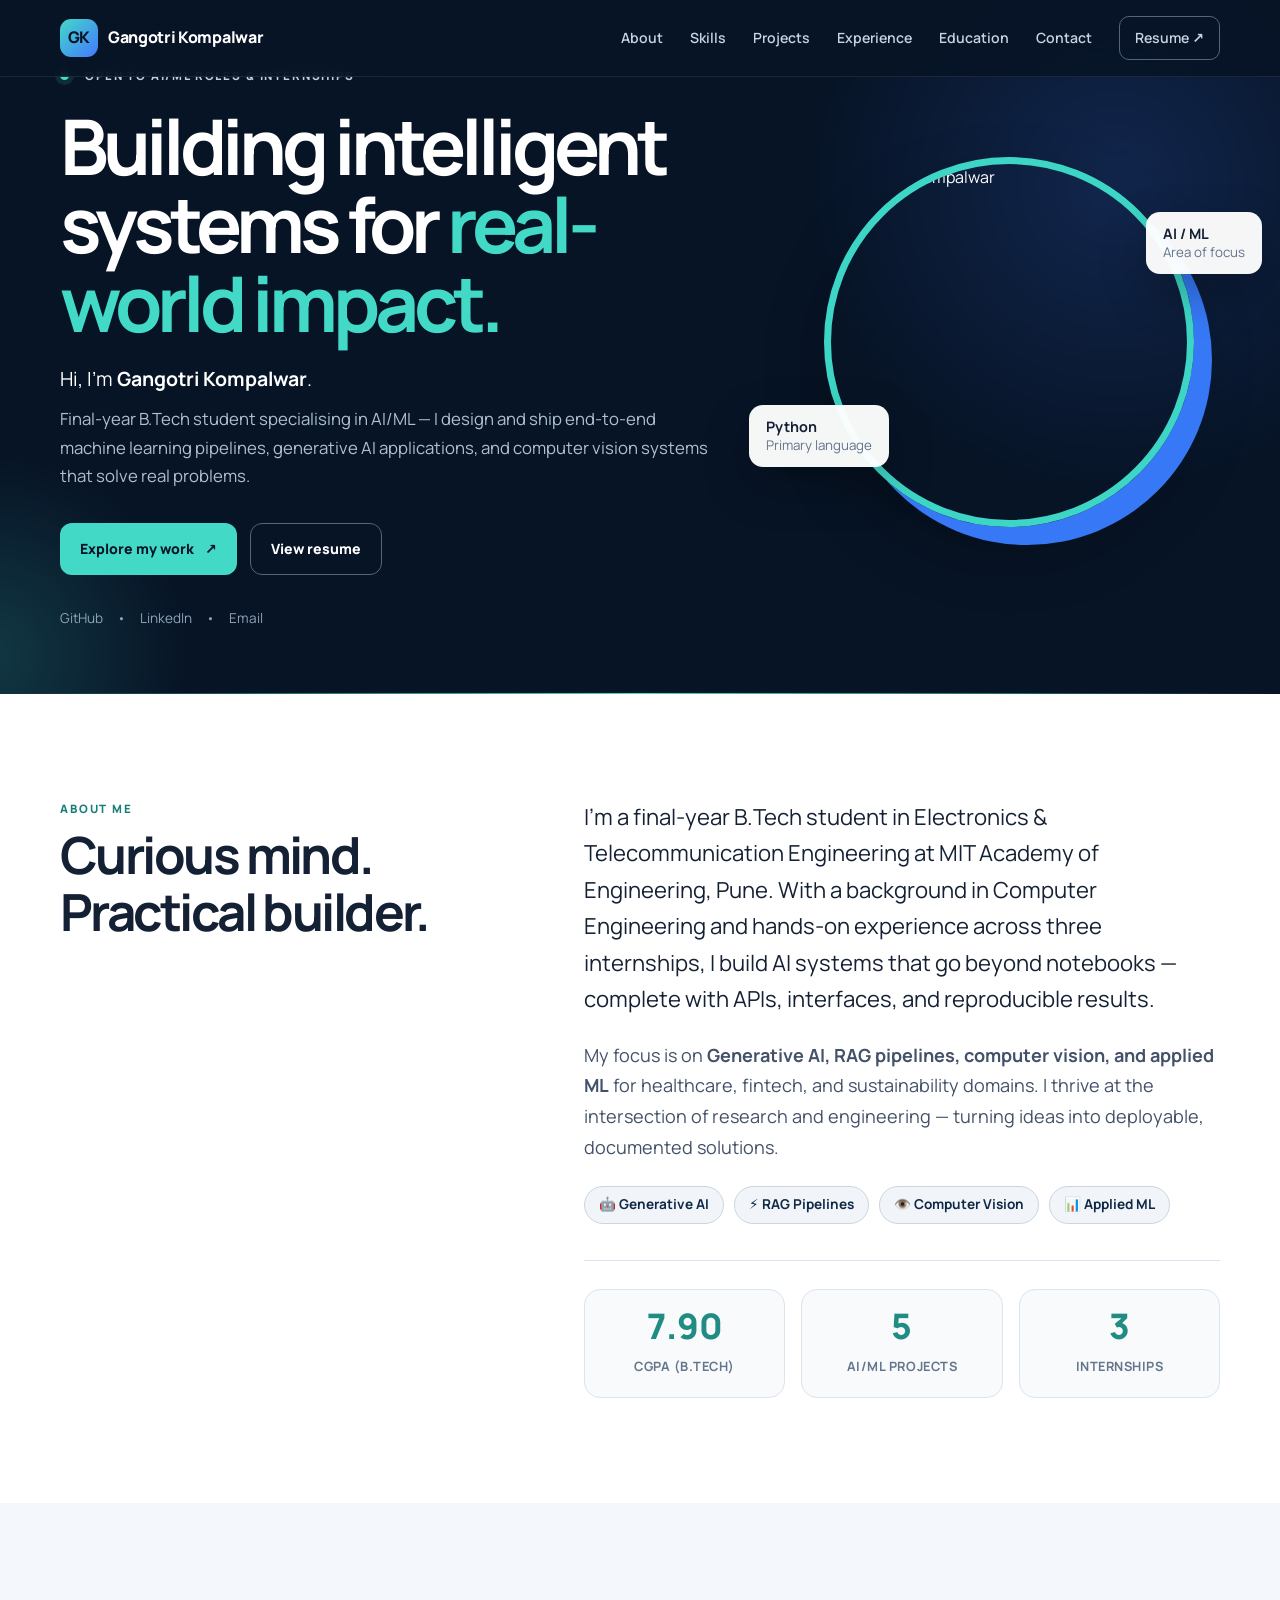
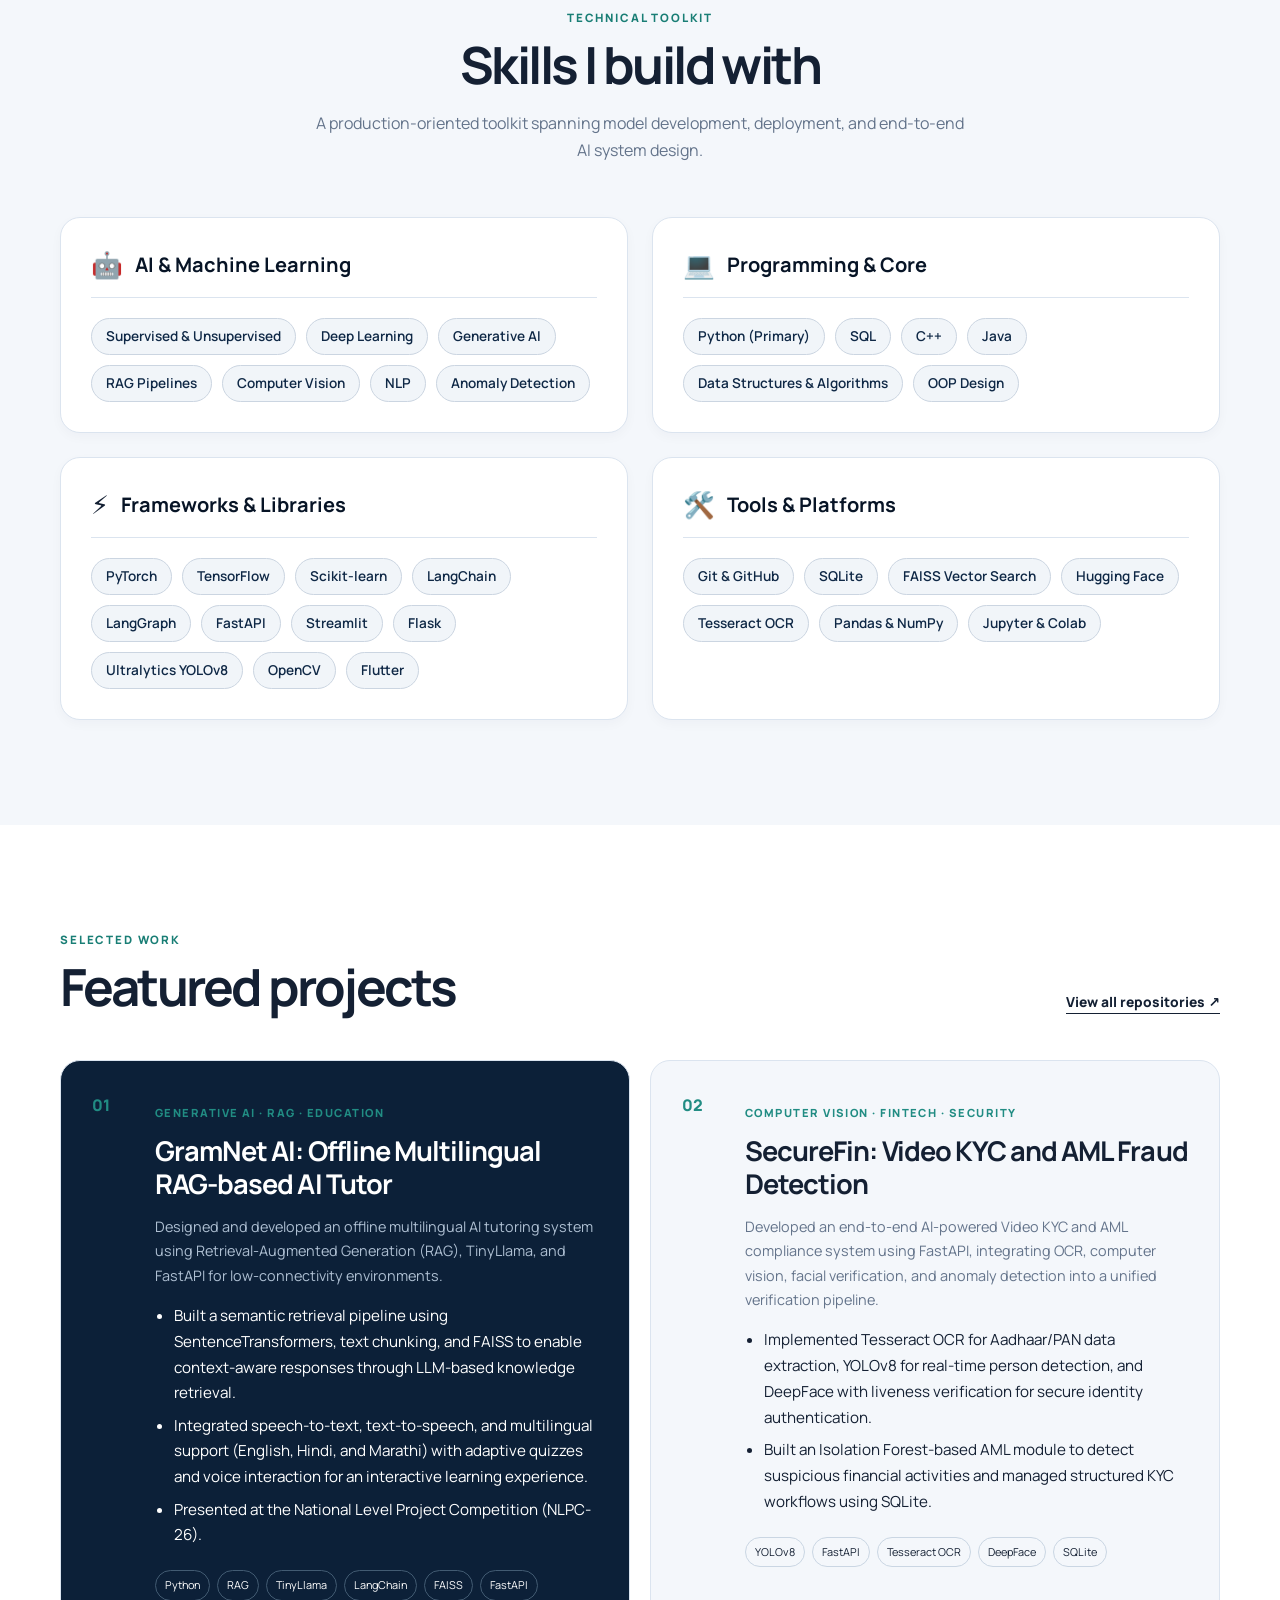
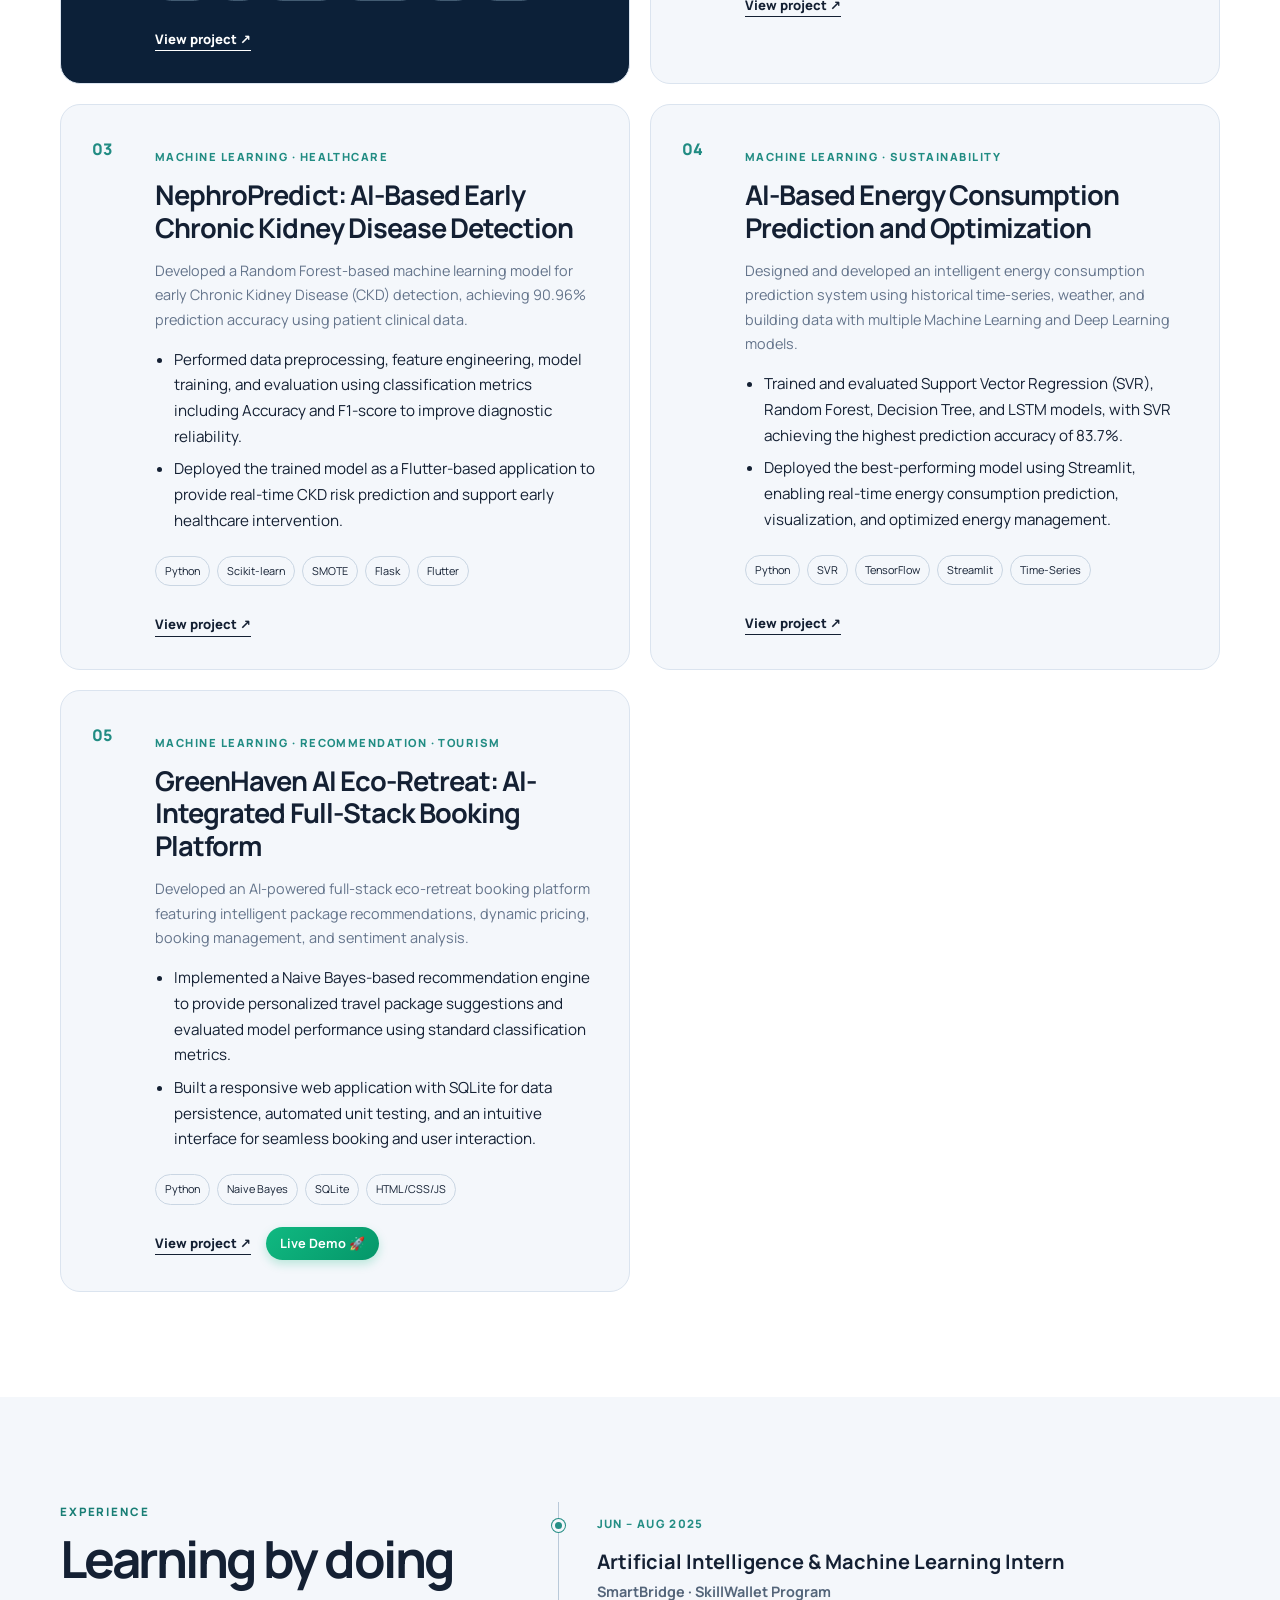
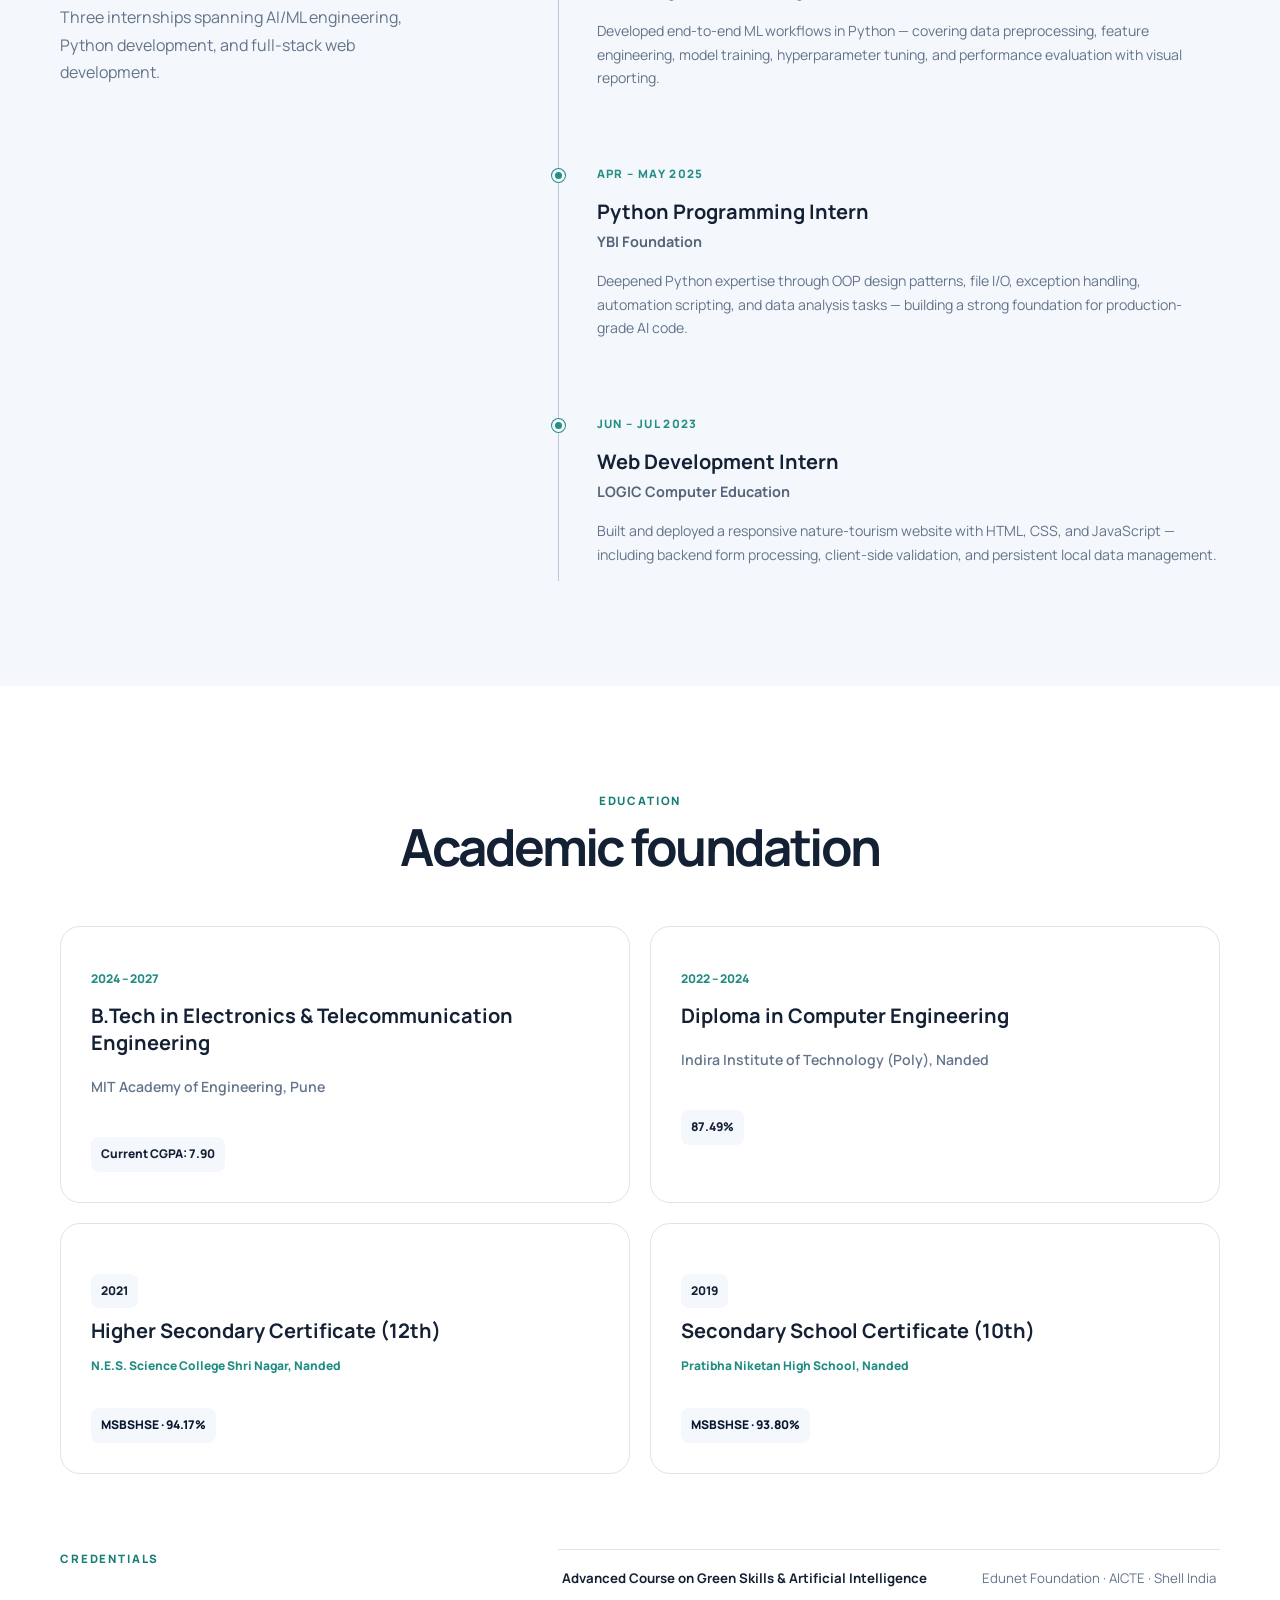
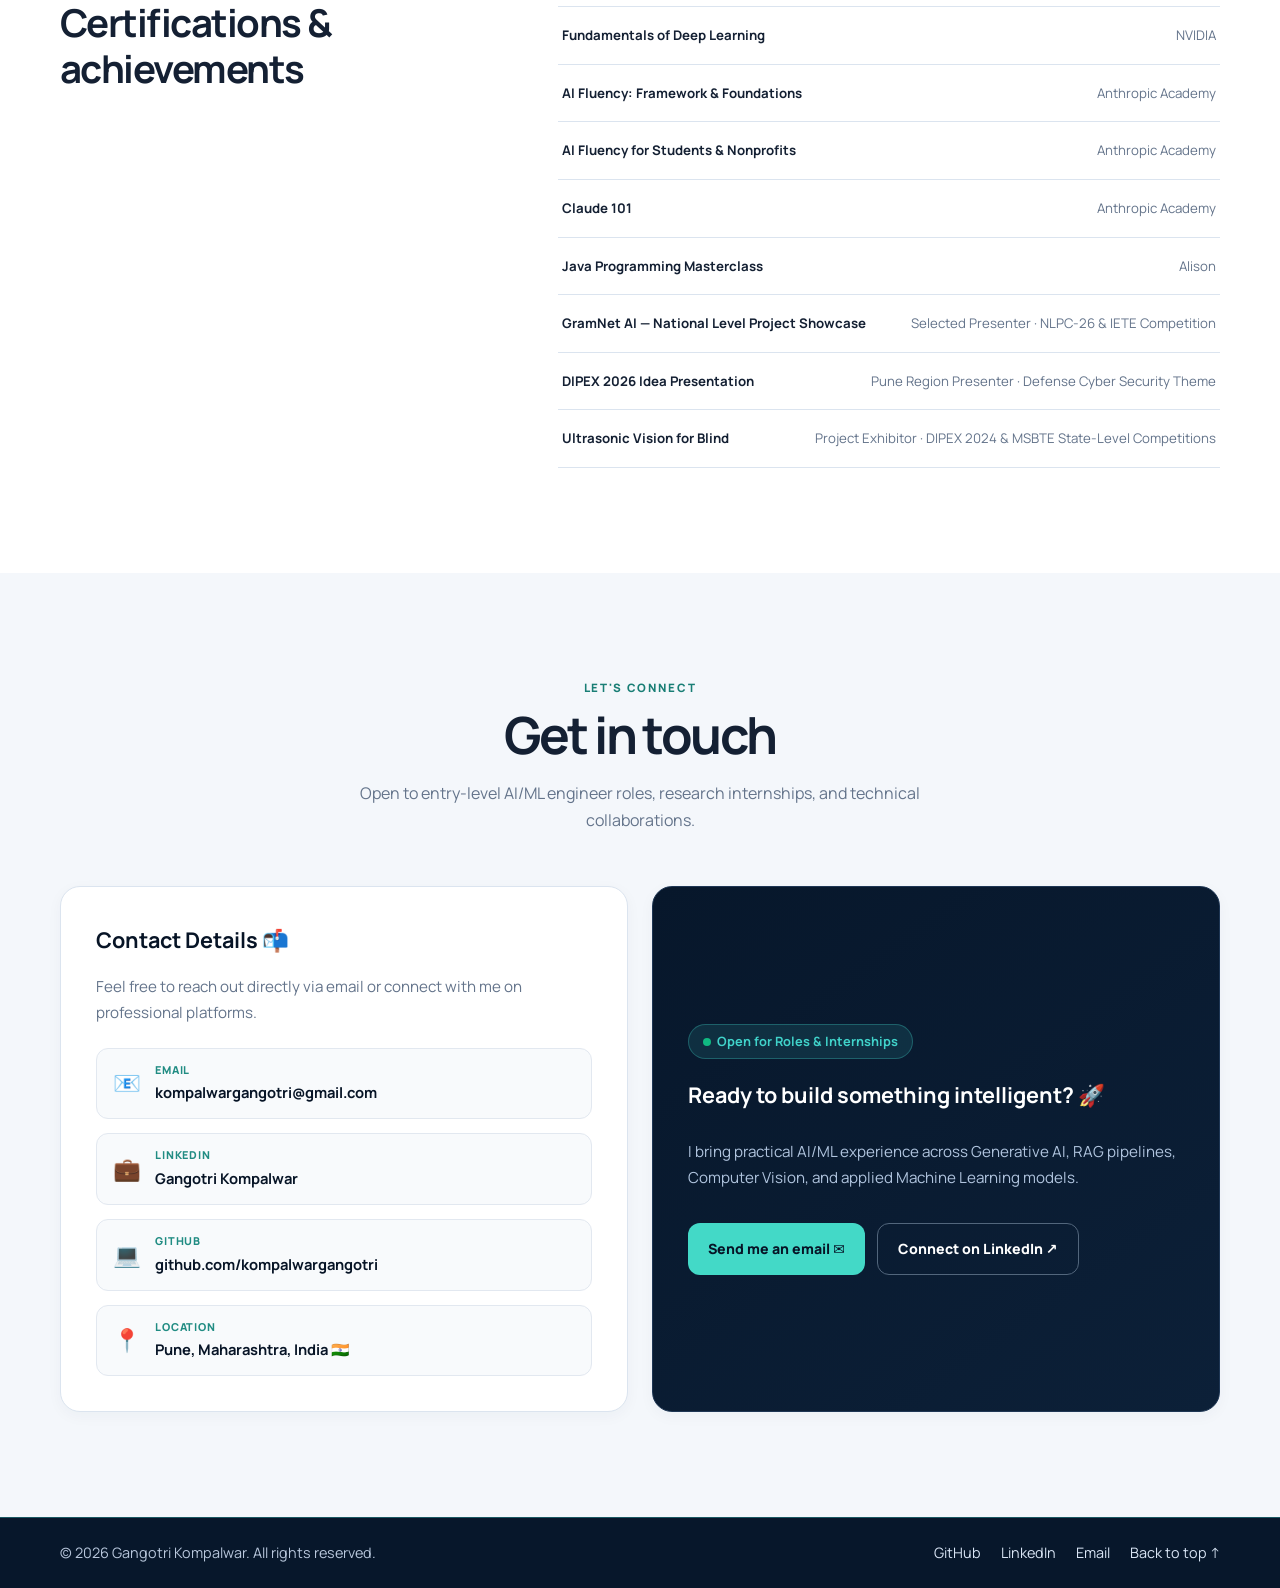
==== commit 8222b1cb: "Redesign Contact section into interactive 2-card layout with contact detail pills" ====
--- a/index.html
+++ b/index.html
@@ -367,15 +367,59 @@
       </div>
     </section>
 
-    <section class="contact section" id="contact">
-      <div class="container contact-inner reveal">
-        <p class="section-kicker">Let's connect</p>
-        <h2>Open to opportunities in AI/ML.</h2>
-        <p>I'm actively looking for entry-level AI/ML engineer roles, research internships, and collaborative
-          projects. If you're working on something meaningful with data or intelligence — let's talk.</p>
-        <div class="hero-actions"><a class="button light" href="mailto:kompalwargangotri@gmail.com">Send me an email
-            ↗</a><a class="button outline-light" href="https://www.linkedin.com/in/gangotri-kompalwar-4635b9359"
-            target="_blank" rel="noopener">Connect on LinkedIn</a></div>
+    <section class="section section-alt" id="contact">
+      <div class="container">
+        <div class="section-heading centered reveal">
+          <p class="section-kicker">Let's connect</p>
+          <h2>Get in touch</h2>
+          <p>Open to entry-level AI/ML engineer roles, research internships, and technical collaborations.</p>
+        </div>
+        <div class="contact-grid reveal">
+          <div class="contact-card contact-info-card">
+            <h3>Contact Details 📬</h3>
+            <p>Feel free to reach out directly via email or connect with me on professional platforms.</p>
+            <div class="contact-methods">
+              <a href="mailto:kompalwargangotri@gmail.com" class="contact-item">
+                <span class="contact-icon">📧</span>
+                <div>
+                  <small>EMAIL</small>
+                  <strong>kompalwargangotri@gmail.com</strong>
+                </div>
+              </a>
+              <a href="https://www.linkedin.com/in/gangotri-kompalwar-4635b9359" target="_blank" rel="noopener" class="contact-item">
+                <span class="contact-icon">💼</span>
+                <div>
+                  <small>LINKEDIN</small>
+                  <strong>Gangotri Kompalwar</strong>
+                </div>
+              </a>
+              <a href="https://github.com/kompalwargangotri" target="_blank" rel="noopener" class="contact-item">
+                <span class="contact-icon">💻</span>
+                <div>
+                  <small>GITHUB</small>
+                  <strong>github.com/kompalwargangotri</strong>
+                </div>
+              </a>
+              <div class="contact-item">
+                <span class="contact-icon">📍</span>
+                <div>
+                  <small>LOCATION</small>
+                  <strong>Pune, Maharashtra, India 🇮🇳</strong>
+                </div>
+              </div>
+            </div>
+          </div>
+
+          <div class="contact-card contact-action-card">
+            <span class="contact-badge"><span class="status-pulse"></span> Open for Roles &amp; Internships</span>
+            <h3>Ready to build something intelligent? 🚀</h3>
+            <p>I bring practical AI/ML experience across Generative AI, RAG pipelines, Computer Vision, and applied Machine Learning models.</p>
+            <div class="contact-buttons">
+              <a class="button primary" href="mailto:kompalwargangotri@gmail.com">Send me an email ✉️</a>
+              <a class="button secondary" href="https://www.linkedin.com/in/gangotri-kompalwar-4635b9359" target="_blank" rel="noopener">Connect on LinkedIn ↗</a>
+            </div>
+          </div>
+        </div>
       </div>
     </section>
   </main>
--- a/assets/css/style.css
+++ b/assets/css/style.css
@@ -1166,3 +1166,124 @@
   margin-bottom: 0.4rem;
 }
 
+/* Redesigned 2-Card Contact Section */
+.contact-grid {
+  display: grid;
+  grid-template-columns: repeat(2, 1fr);
+  gap: 24px;
+}
+
+.contact-card {
+  background: #fff;
+  padding: 35px;
+  border-radius: var(--radius);
+  border: 1px solid var(--line);
+  box-shadow: 0 4px 15px rgba(15, 40, 70, 0.04);
+  transition: all 0.25s ease;
+}
+
+.contact-card:hover {
+  transform: translateY(-4px);
+  border-color: #218c83;
+  box-shadow: 0 16px 36px rgba(33, 140, 131, 0.1);
+}
+
+.contact-card h3 {
+  font-size: 1.35rem;
+  margin: 0 0 10px 0;
+  color: var(--navy);
+}
+
+.contact-card p {
+  color: var(--muted);
+  font-size: 0.95rem;
+  margin-bottom: 22px;
+}
+
+.contact-methods {
+  display: flex;
+  flex-direction: column;
+  gap: 14px;
+}
+
+.contact-item {
+  display: flex;
+  align-items: center;
+  gap: 14px;
+  padding: 12px 16px;
+  background: #f8fafc;
+  border-radius: 12px;
+  border: 1px solid #e2e8f0;
+  text-decoration: none;
+  transition: all 0.2s ease;
+}
+
+.contact-item:hover {
+  background: #f1f5f9;
+  border-color: #218c83;
+}
+
+.contact-icon {
+  font-size: 1.4rem;
+  line-height: 1;
+}
+
+.contact-item small {
+  display: block;
+  font-size: 0.68rem;
+  font-weight: 800;
+  letter-spacing: 0.08em;
+  color: #218c83;
+}
+
+.contact-item strong {
+  font-size: 0.92rem;
+  color: var(--navy);
+  font-weight: 700;
+}
+
+.contact-action-card {
+  display: flex;
+  flex-direction: column;
+  justify-content: center;
+  background: linear-gradient(145deg, #07172b, #0c2038);
+  color: #fff;
+  border-color: #1e3654;
+}
+
+.contact-action-card h3 {
+  color: #fff;
+}
+
+.contact-action-card p {
+  color: #b0c4de;
+}
+
+.contact-badge {
+  display: inline-flex;
+  align-items: center;
+  align-self: flex-start;
+  padding: 6px 14px;
+  border-radius: 20px;
+  background: rgba(64, 211, 202, 0.12);
+  border: 1px solid rgba(64, 211, 202, 0.3);
+  color: #40d3ca;
+  font-size: 0.8rem;
+  font-weight: 700;
+  margin-bottom: 18px;
+}
+
+.contact-buttons {
+  display: flex;
+  gap: 12px;
+  flex-wrap: wrap;
+  margin-top: 10px;
+}
+
+@media (max-width: 768px) {
+  .contact-grid {
+    grid-template-columns: 1fr;
+  }
+}
+
+
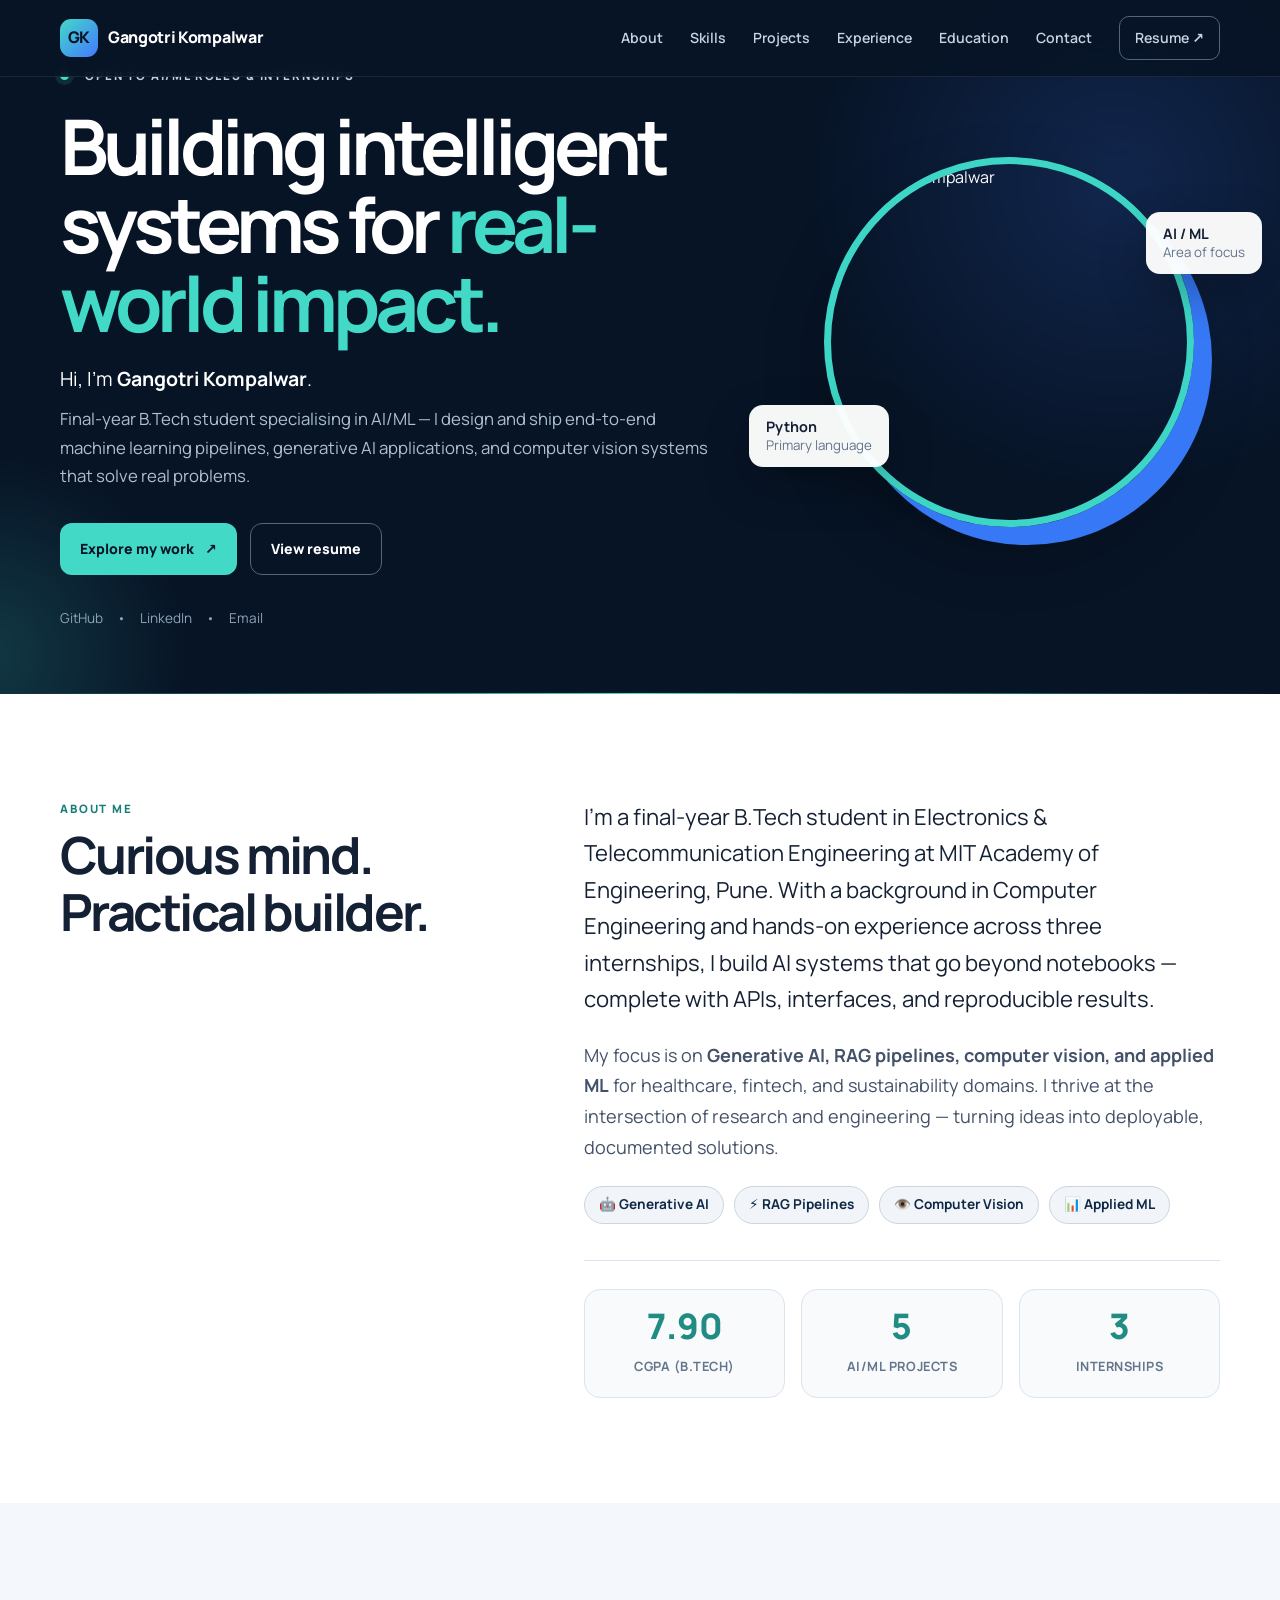
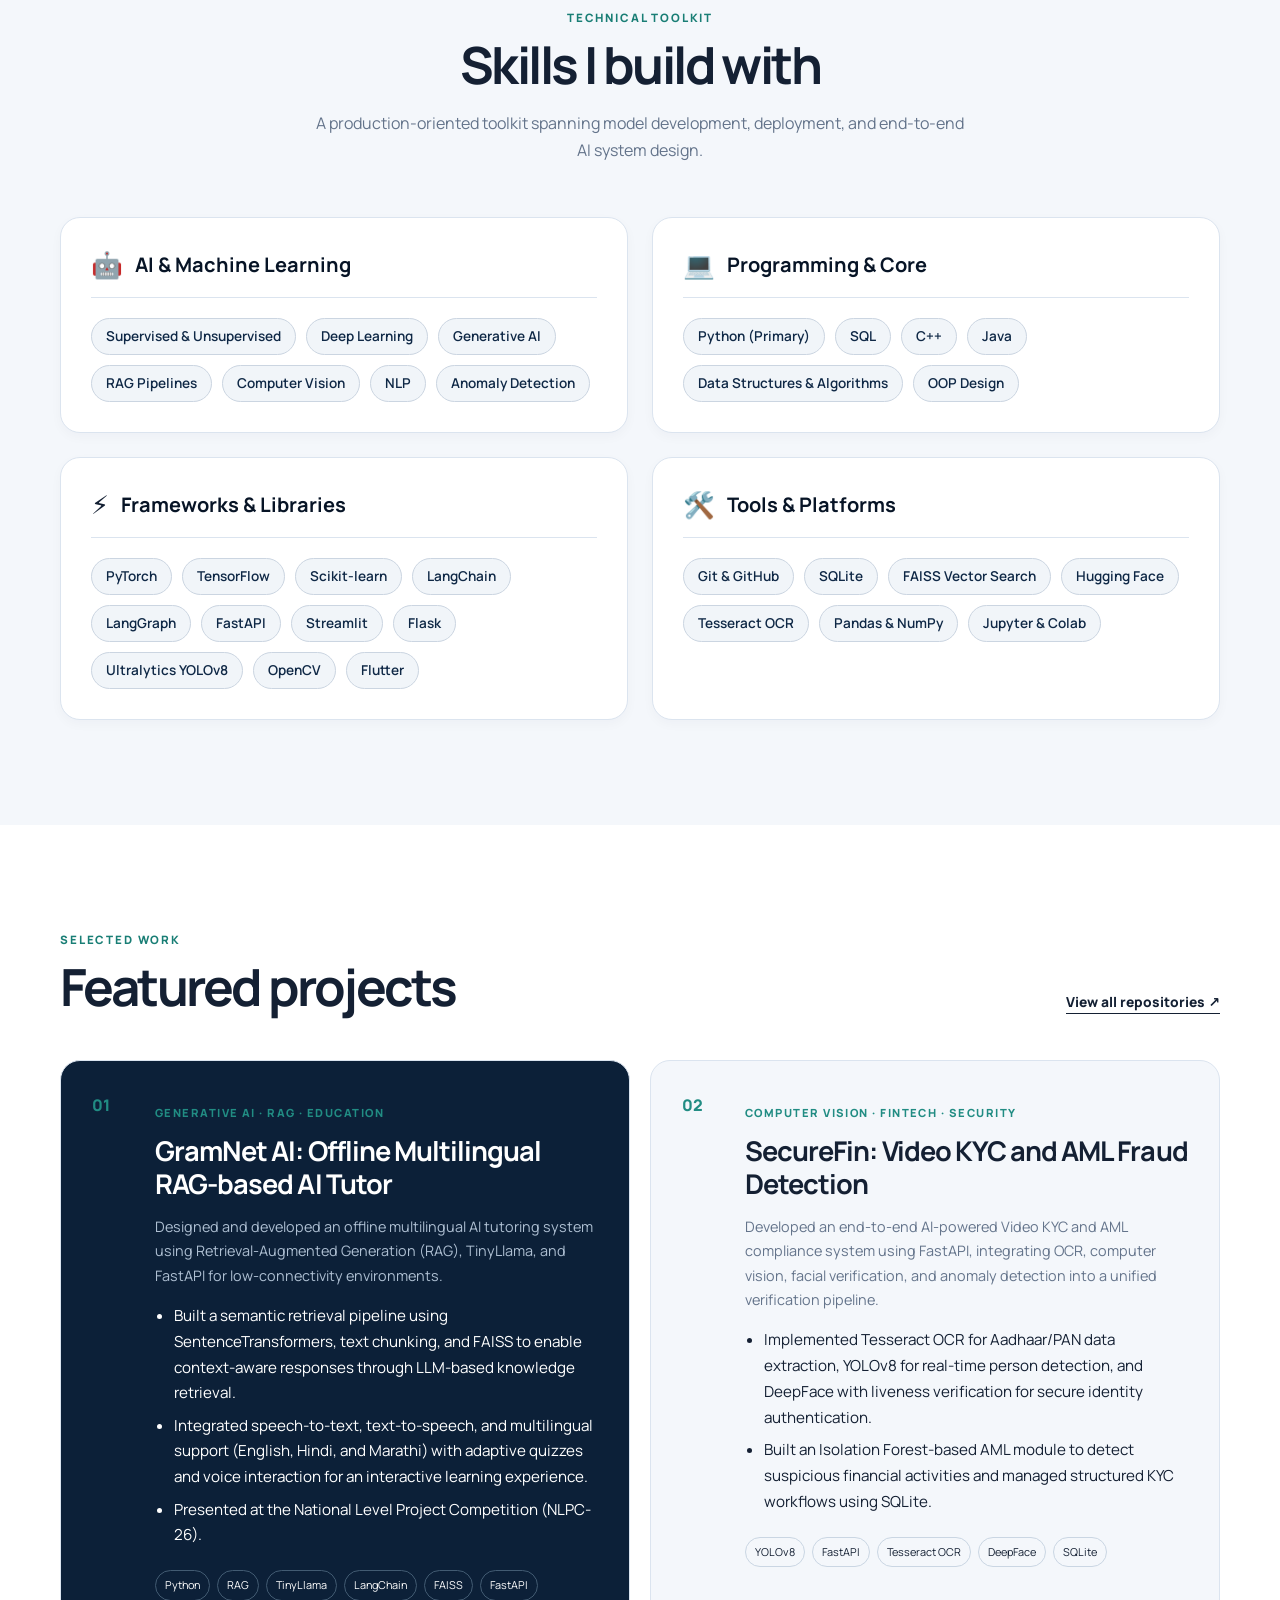
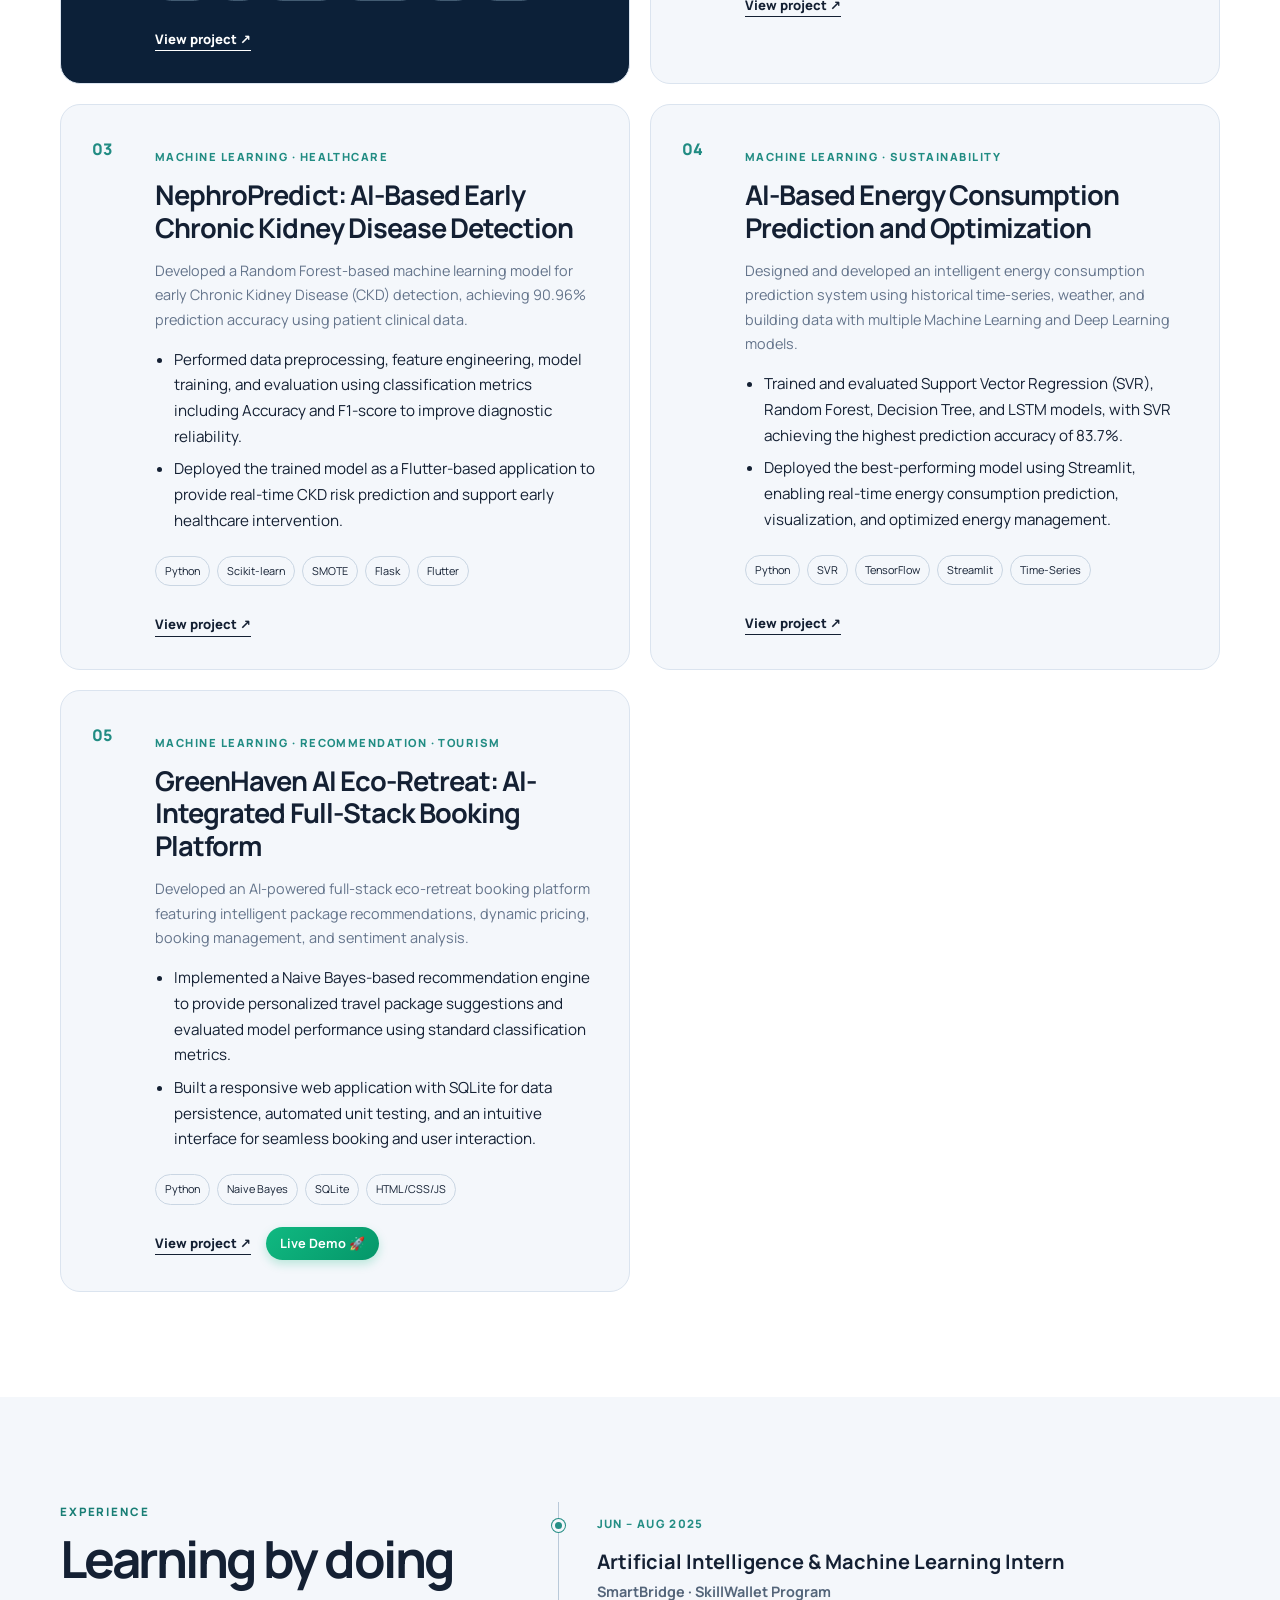
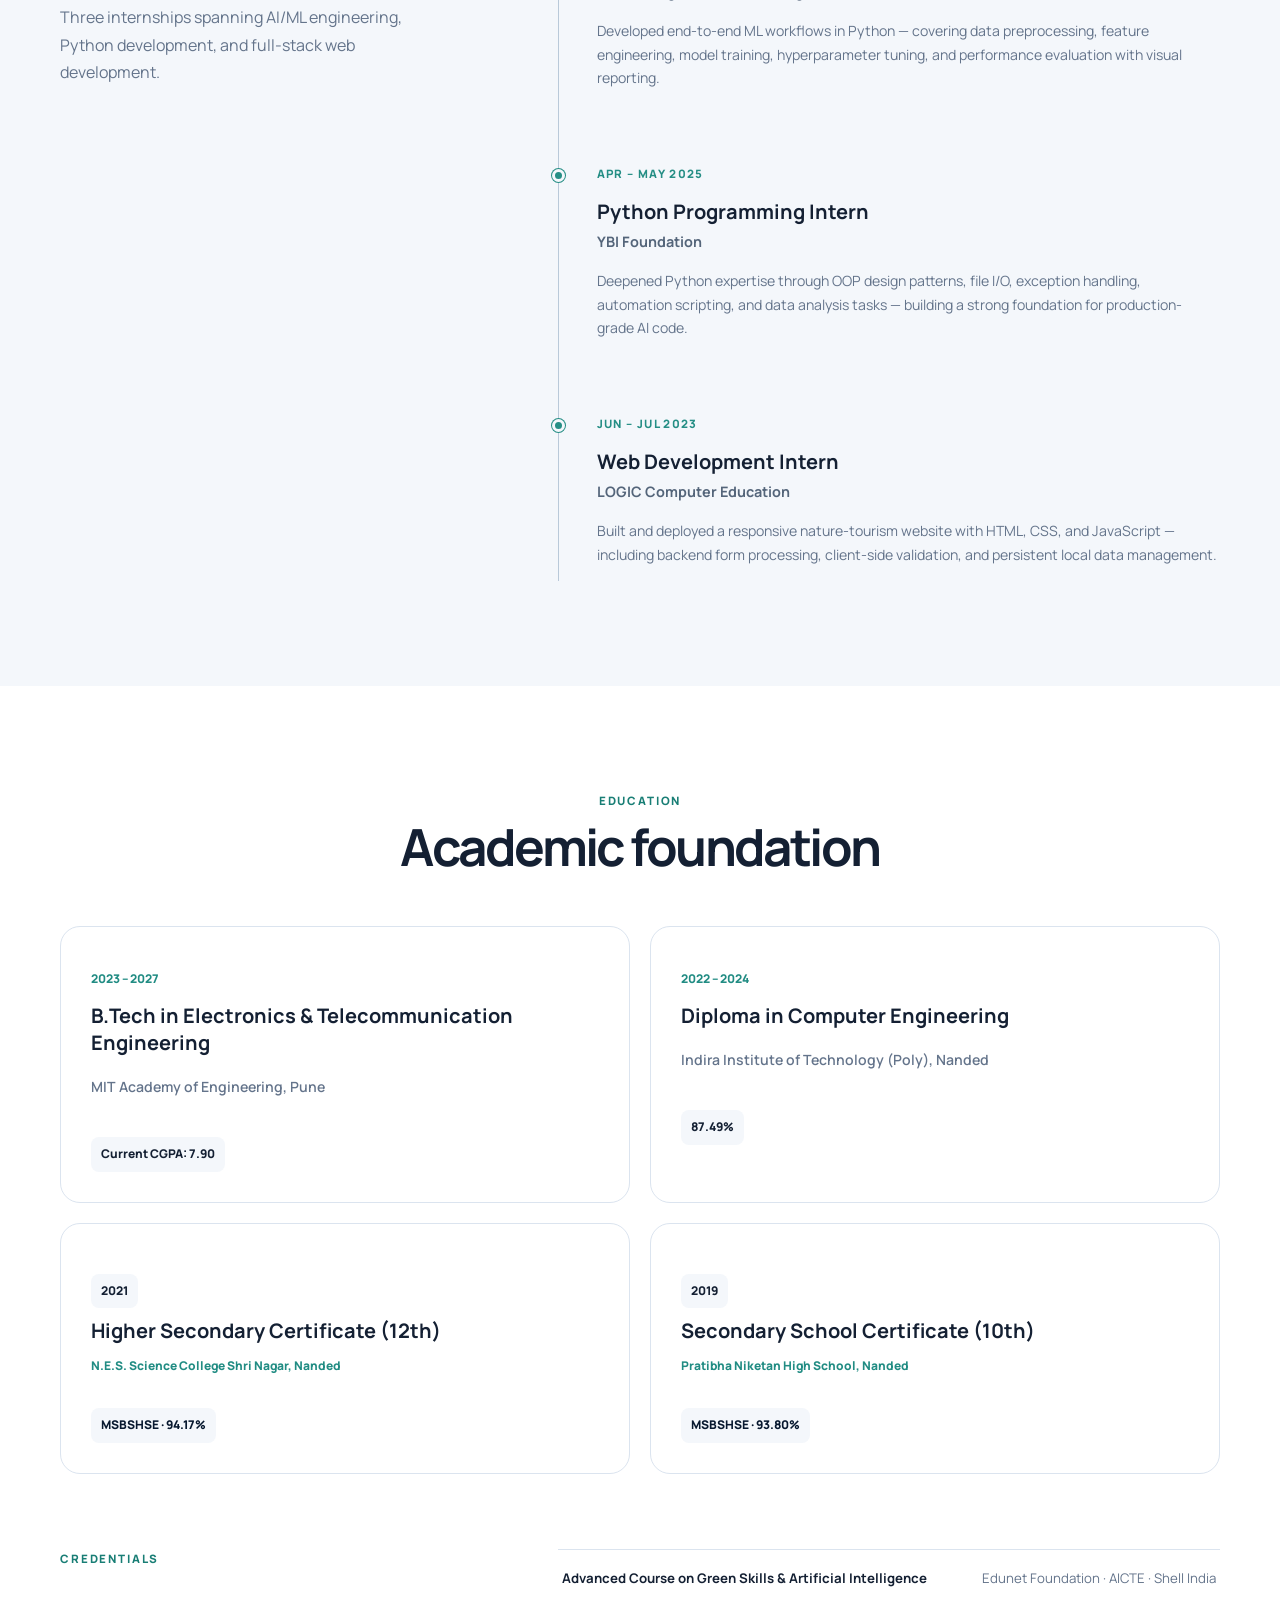
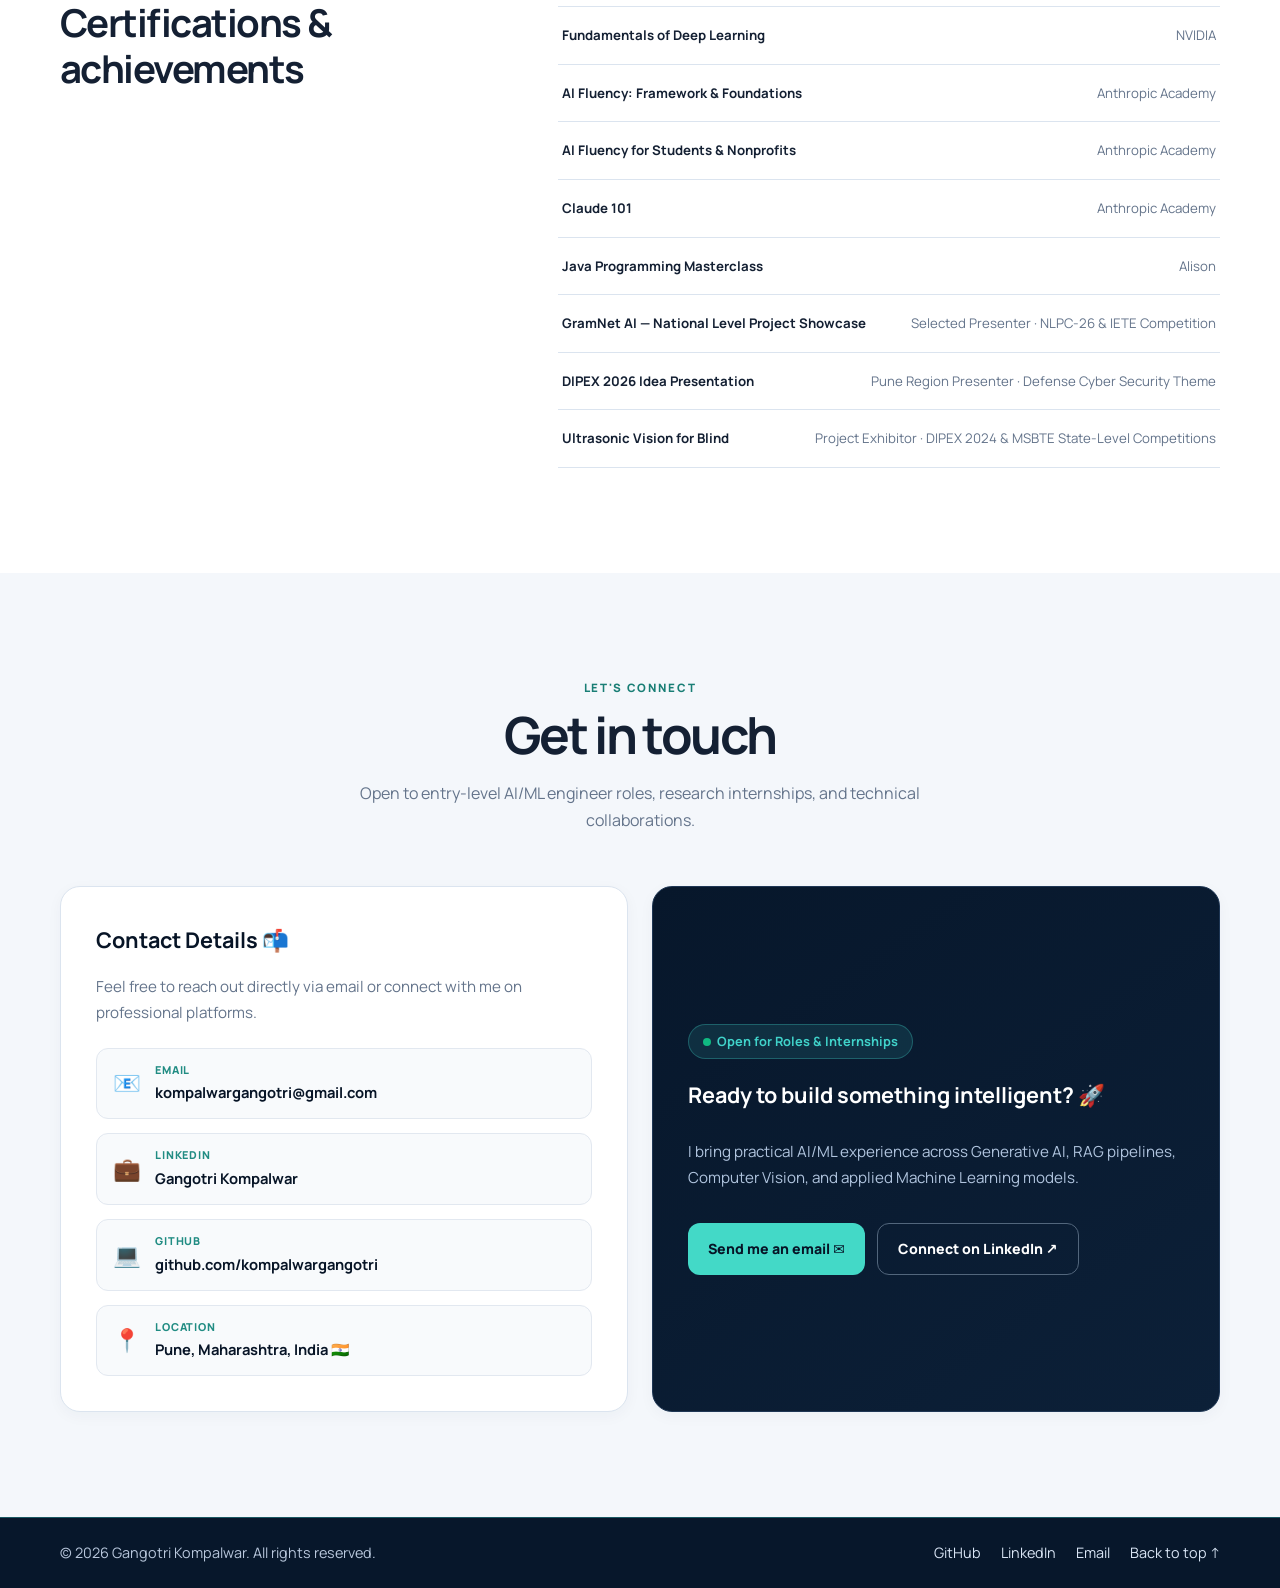
==== commit b771488b: "Update B.Tech timeline to 2023-2027 and sync latest resume PDF" ====
--- a/index.html
+++ b/index.html
@@ -325,7 +325,7 @@
         </div>
         <div class="education-grid">
           <article class="education-card reveal">
-            <p>2024 – 2027</p>
+            <p>2023 – 2027</p>
             <h3>B.Tech in Electronics &amp; Telecommunication Engineering</h3>
             <h4>MIT Academy of Engineering, Pune</h4><span>Current CGPA: 7.90</span>
           </article>
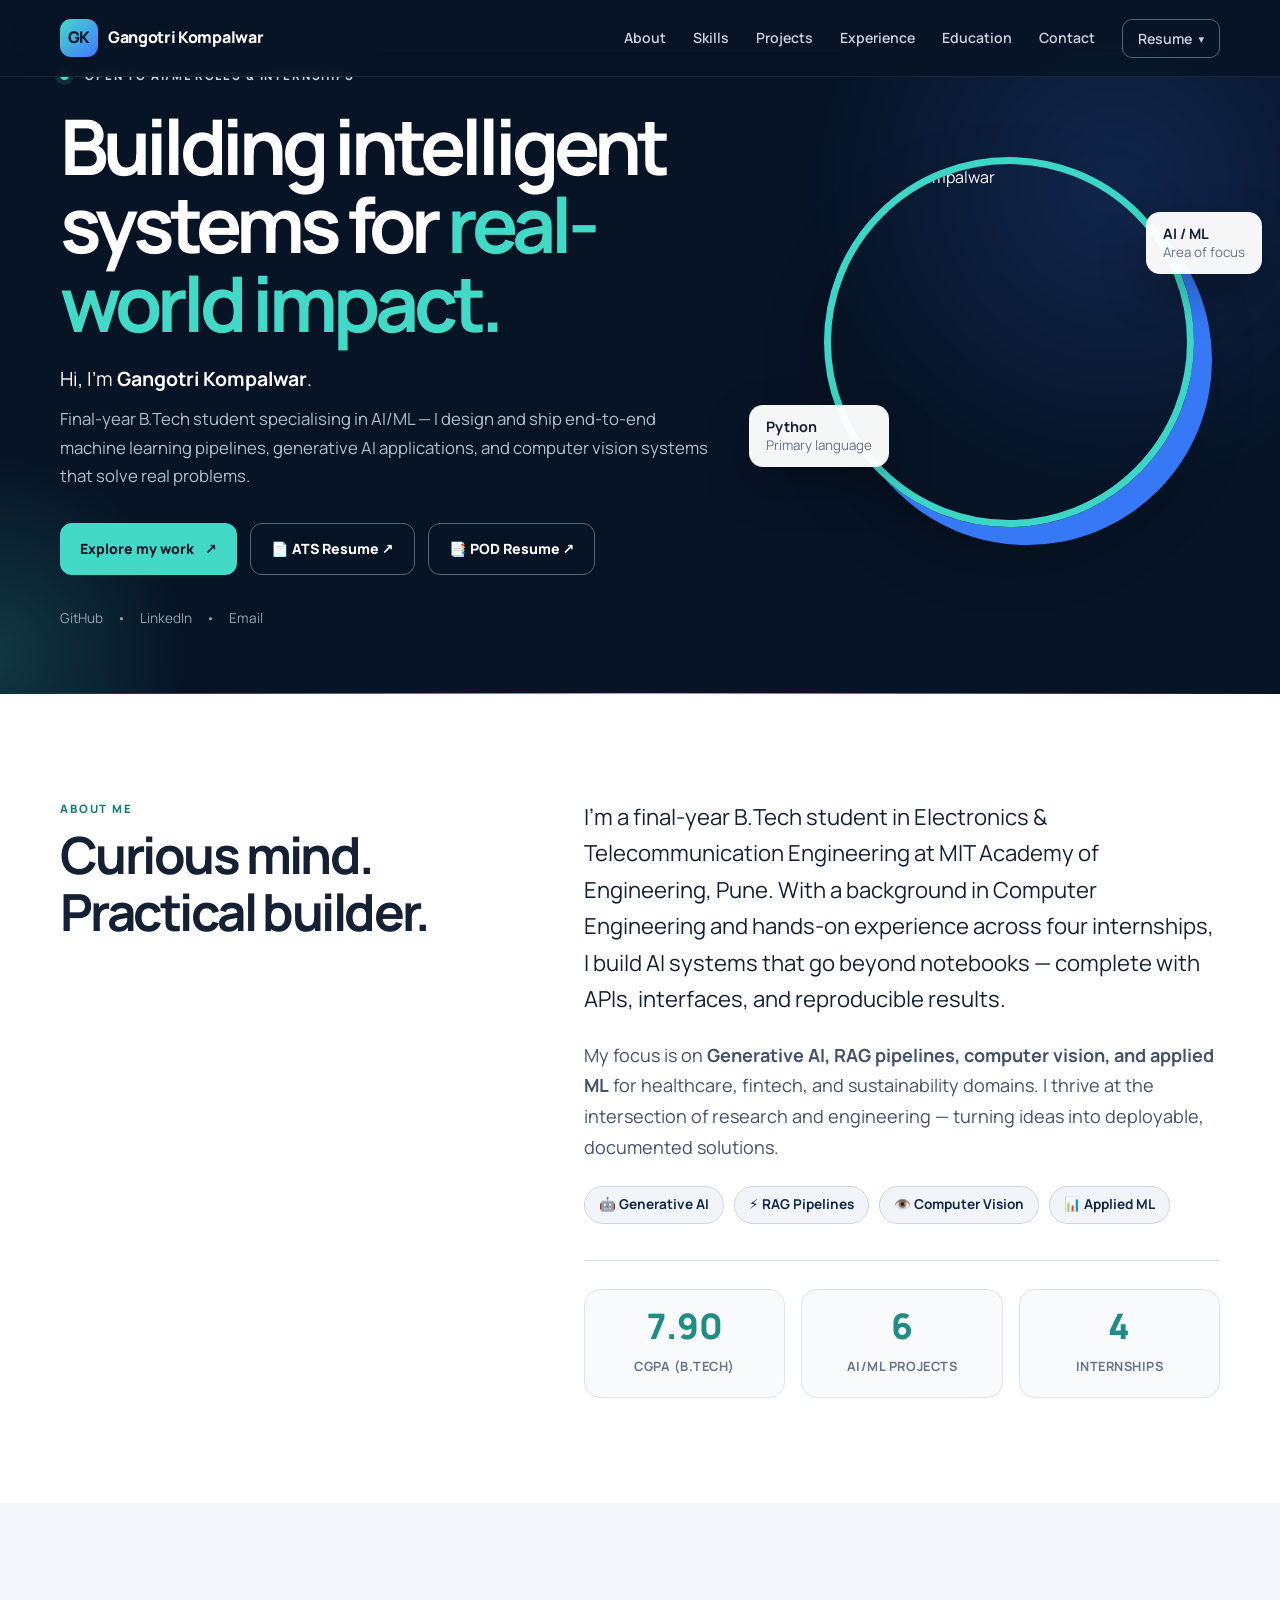
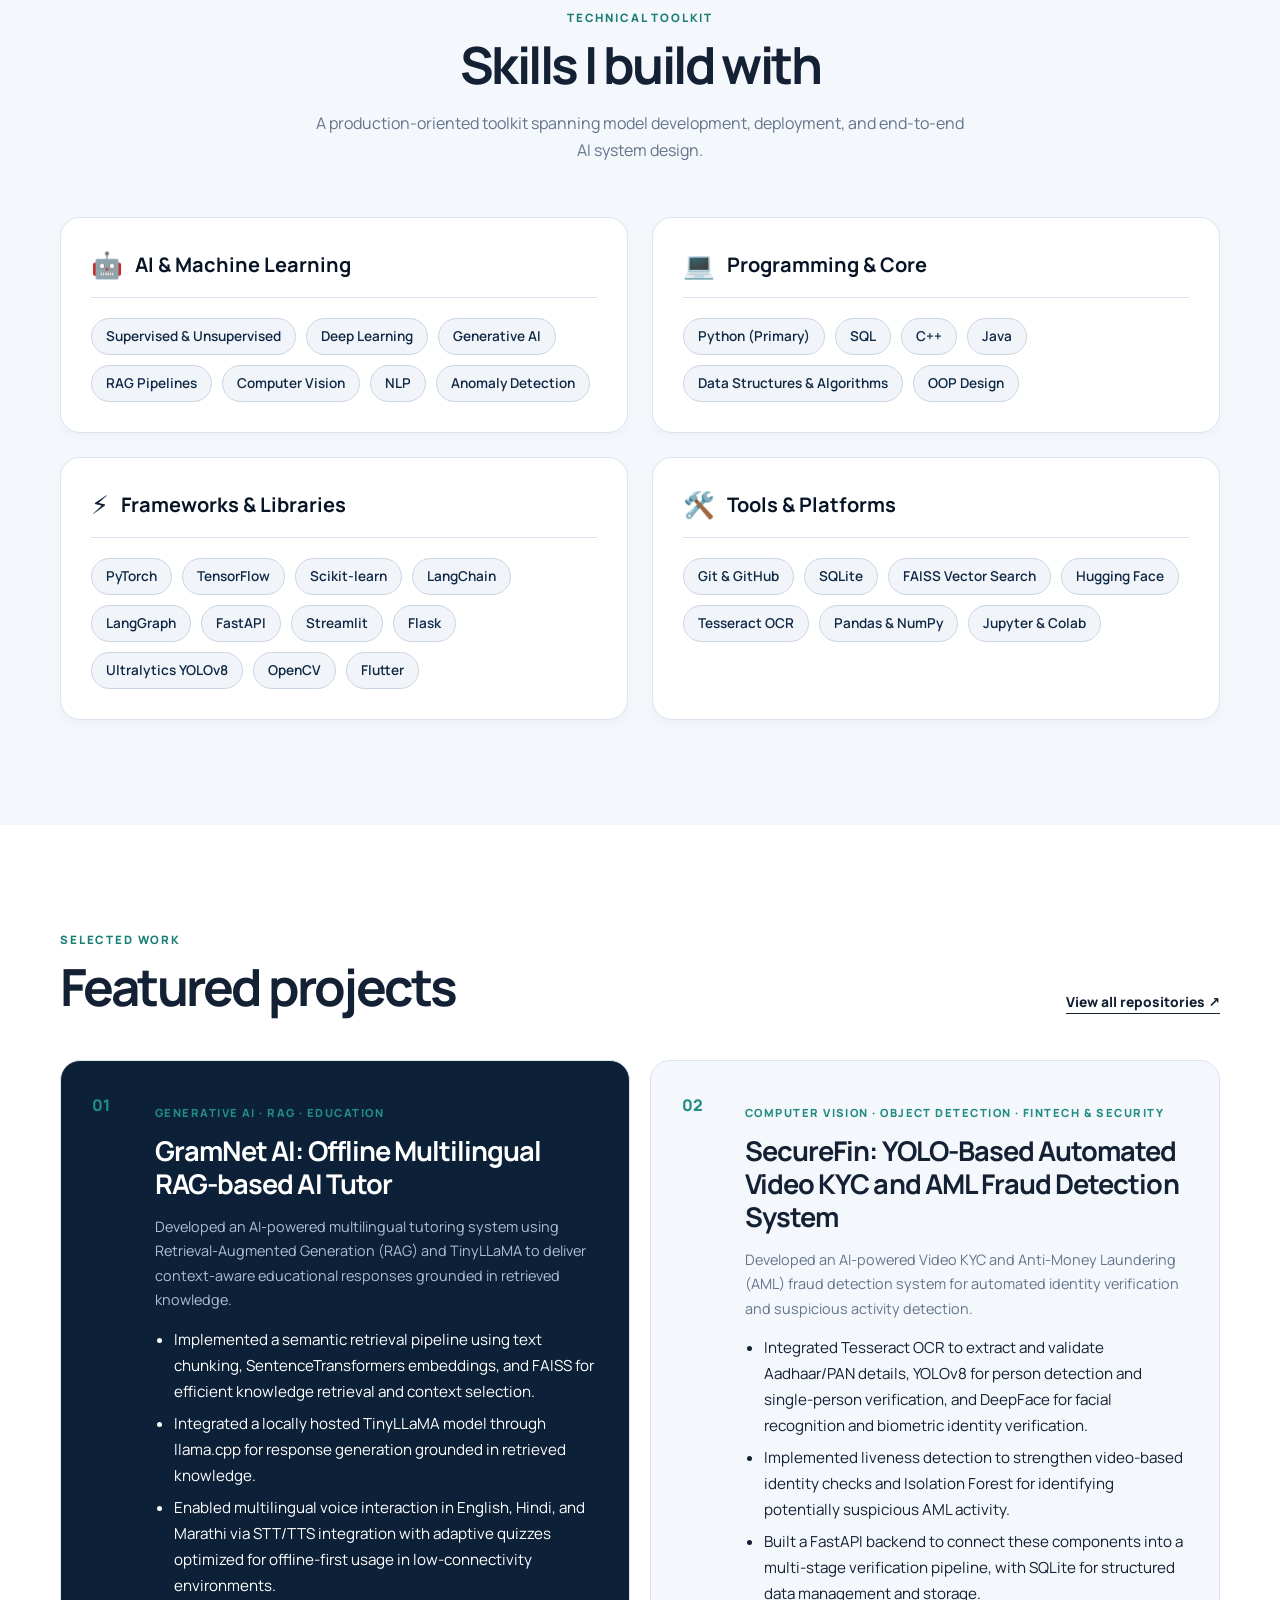
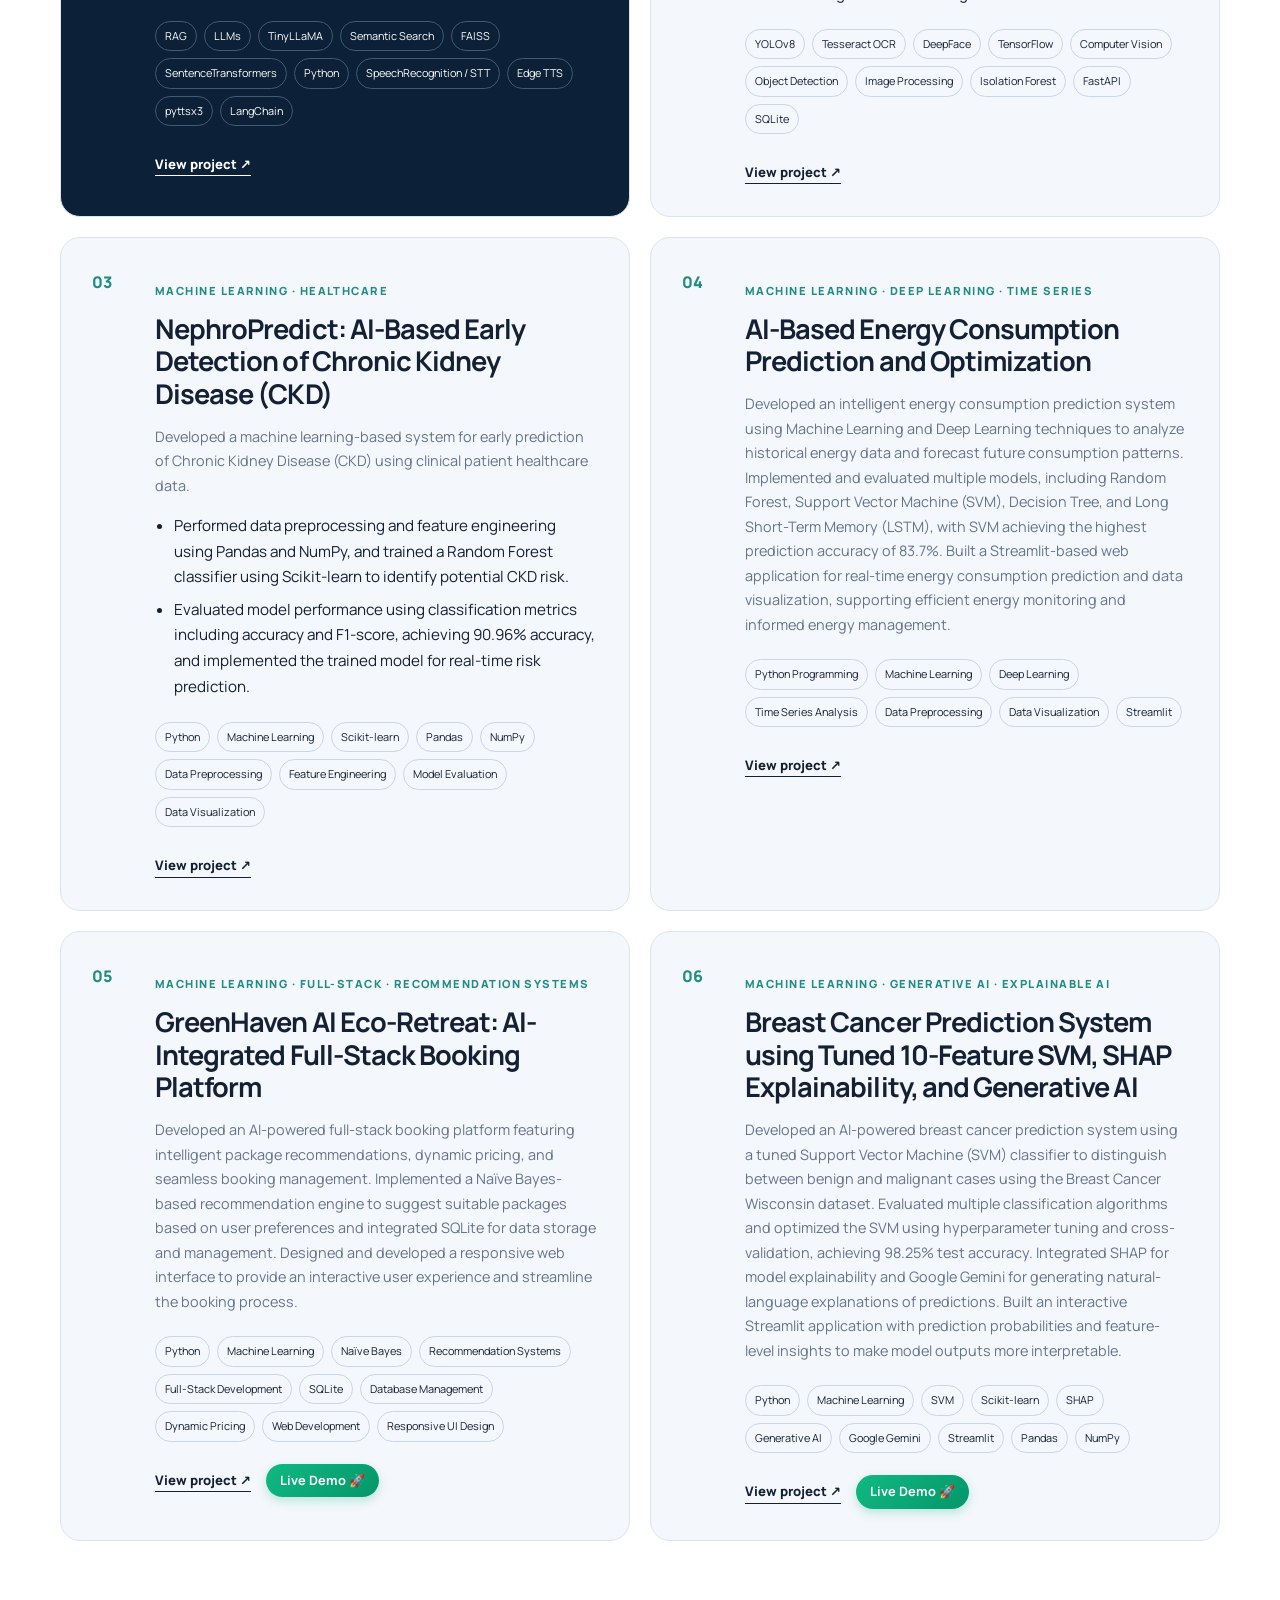
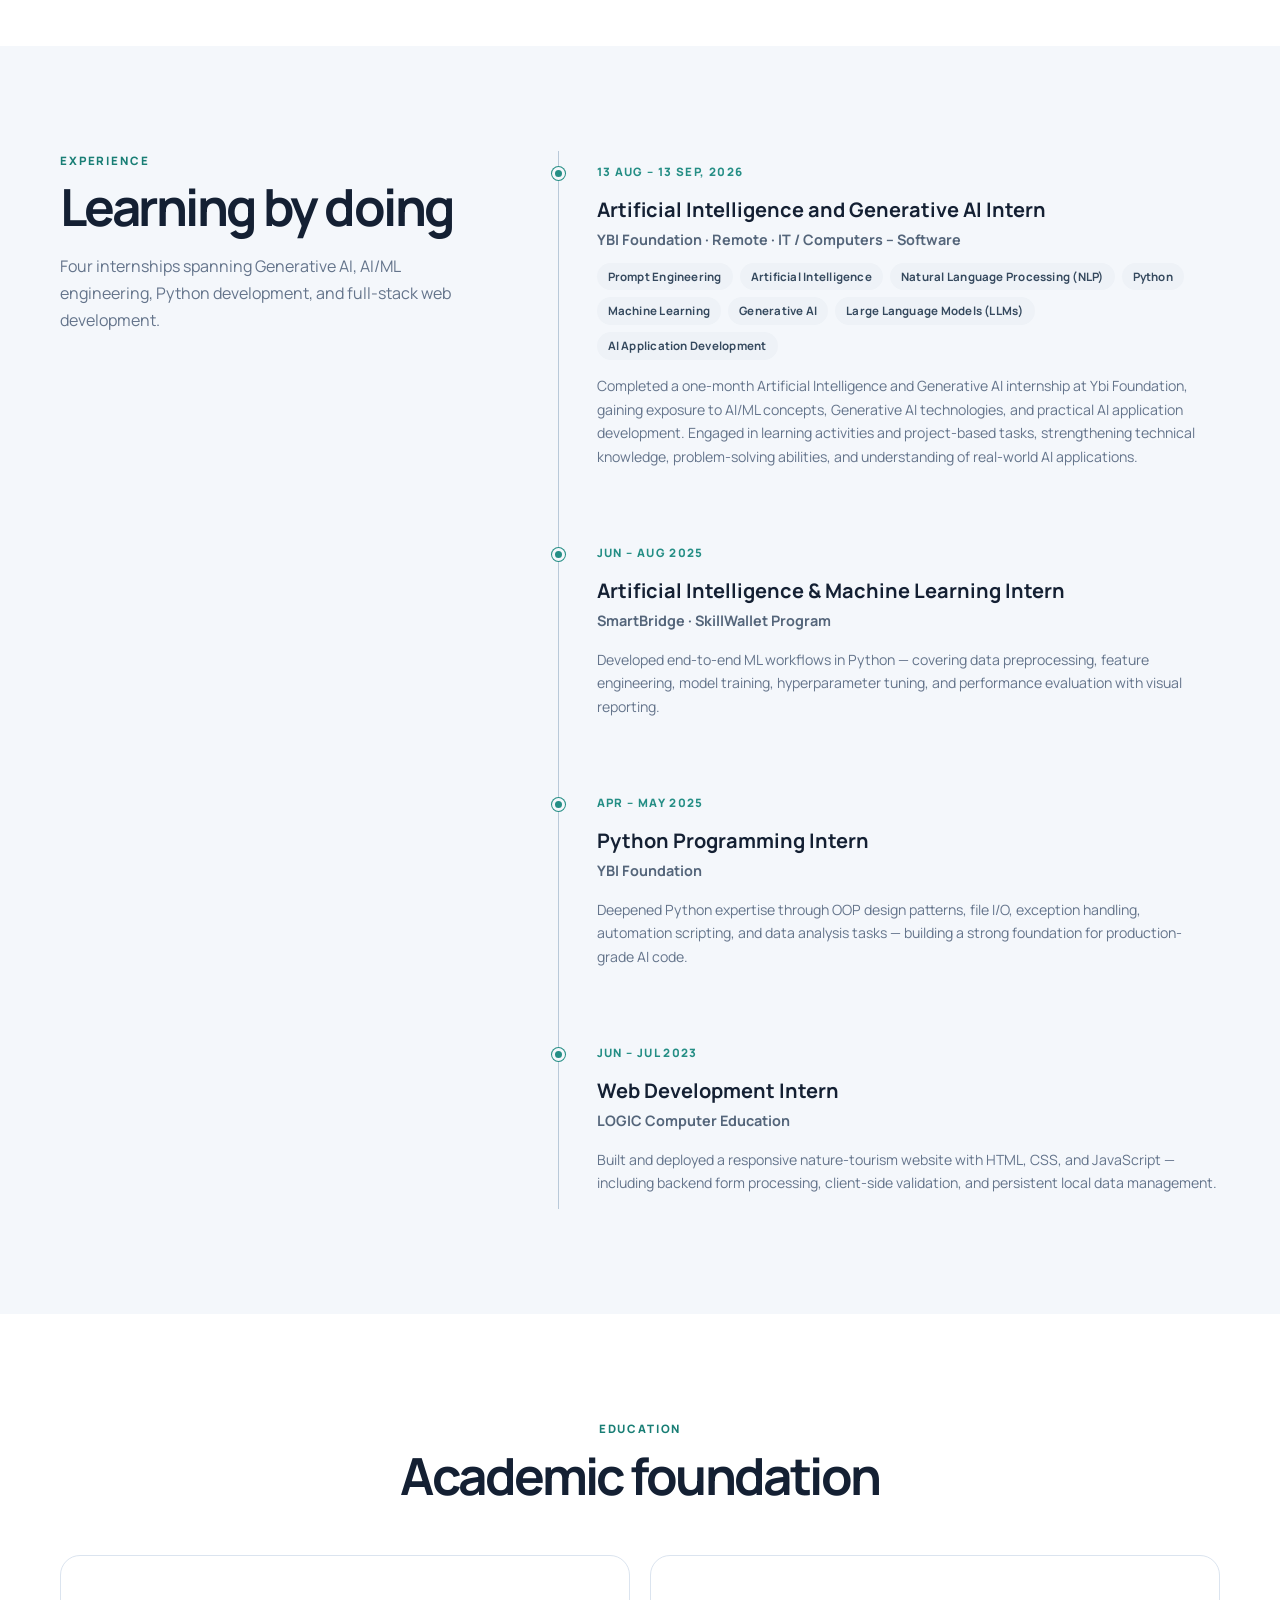
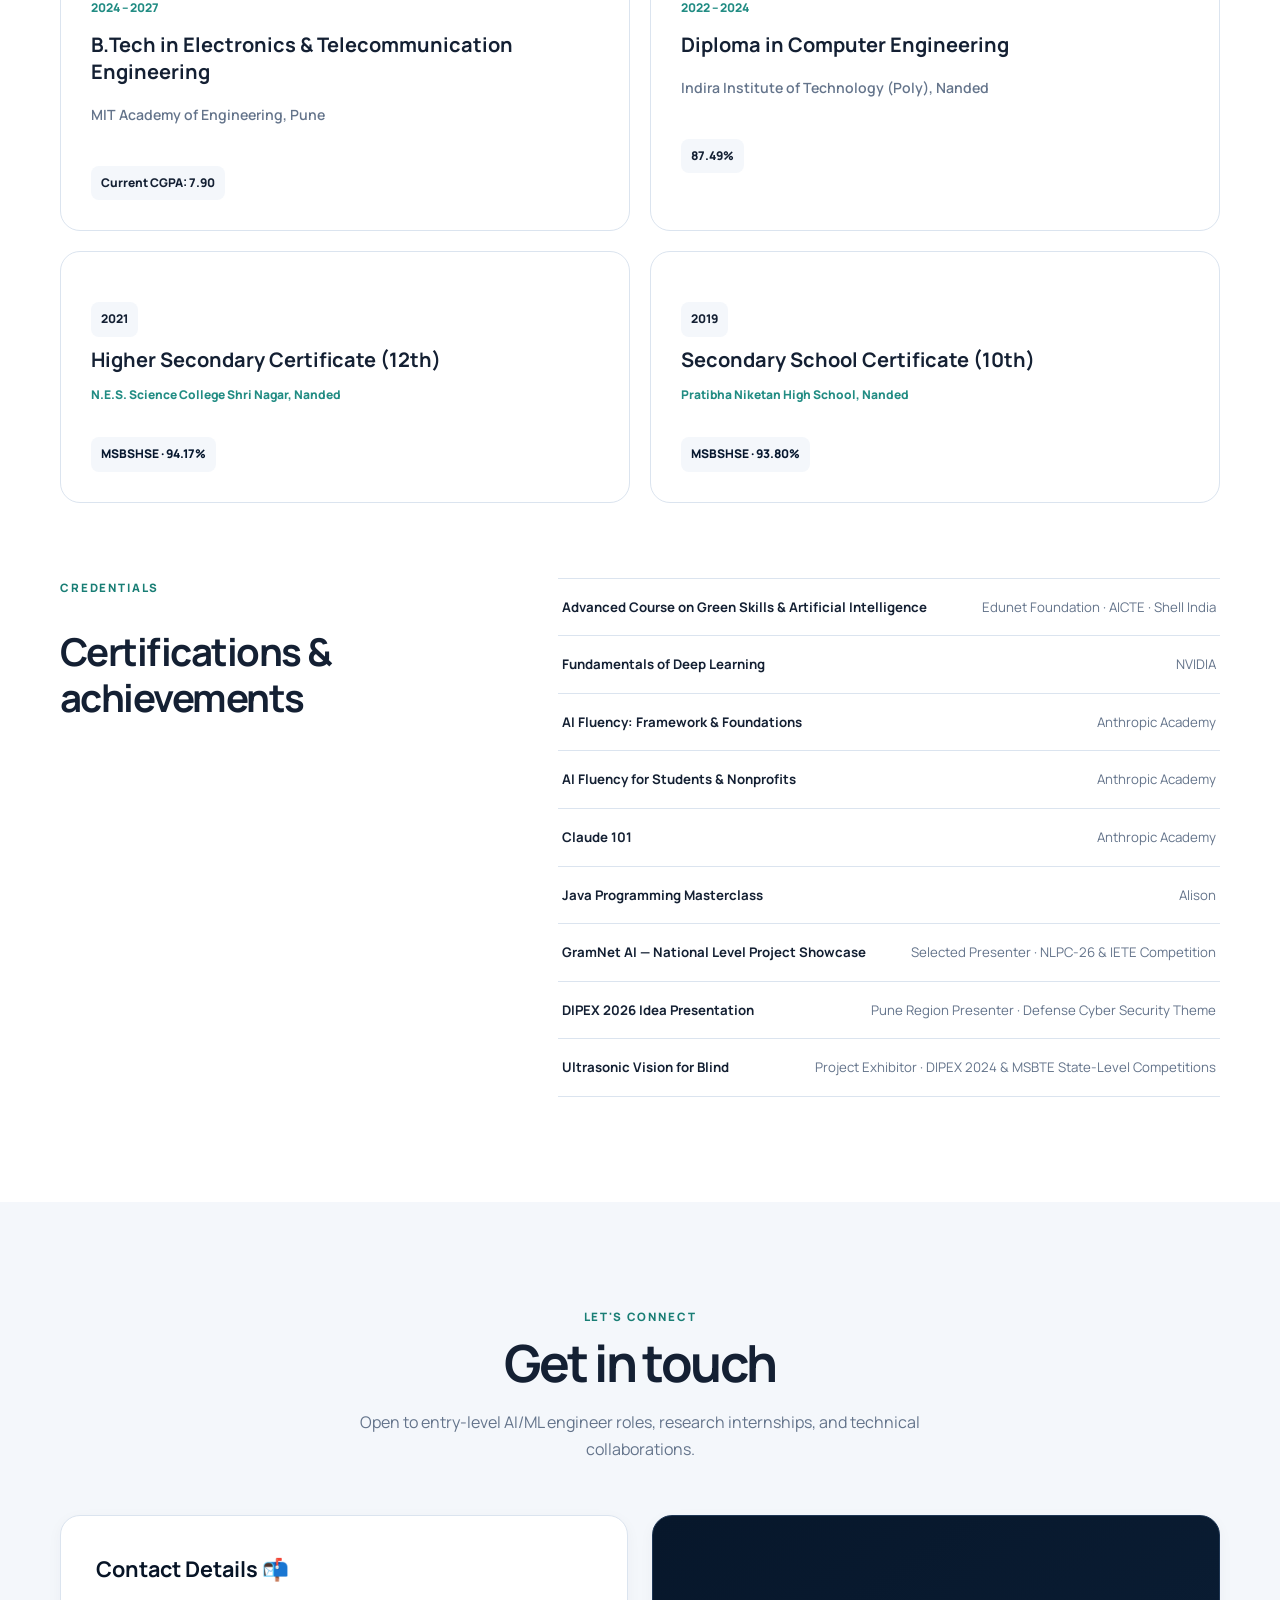
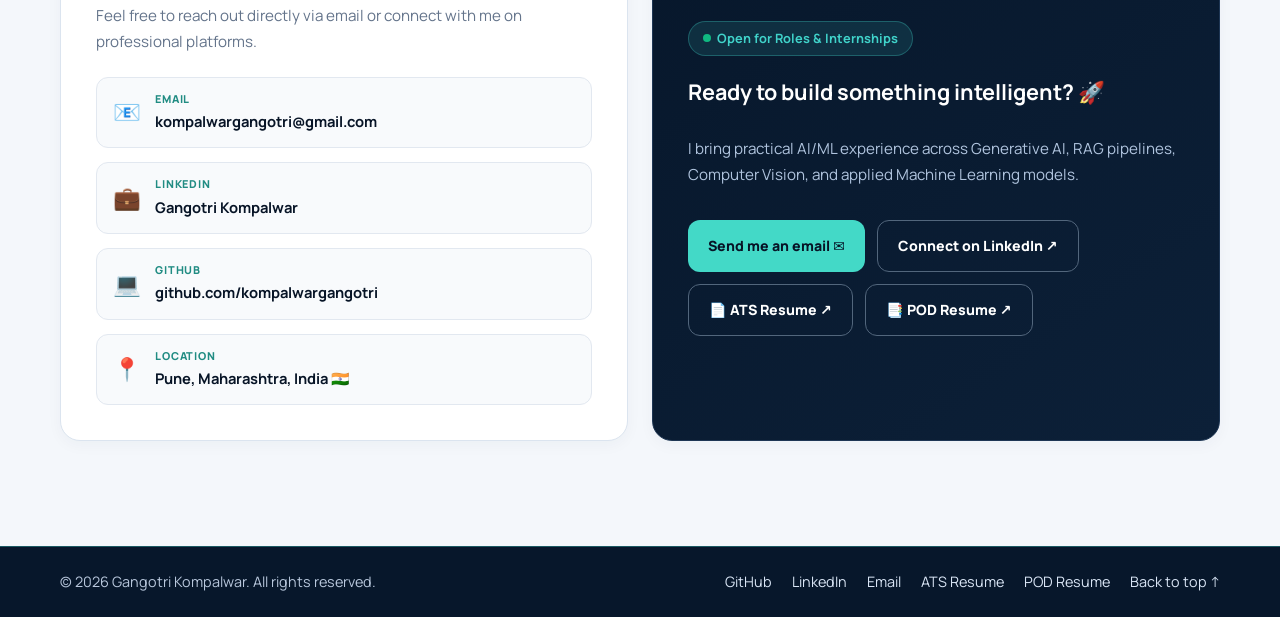
==== commit 8de23bfc: "Add breast-cancer project, YBI GenAI internship, dual ATS+POD resumes, update MIT year to 2024-2027," ====
--- a/index.html
+++ b/index.html
@@ -23,7 +23,7 @@
   <link rel="preconnect" href="https://fonts.googleapis.com">
   <link rel="preconnect" href="https://fonts.gstatic.com" crossorigin>
   <link href="https://fonts.googleapis.com/css2?family=Manrope:wght@400;500;600;700;800&display=swap" rel="stylesheet">
-  <link rel="stylesheet" href="assets/css/style.css?v=4">
+  <link rel="stylesheet" href="assets/css/style.css?v=5">
   <script defer src="assets/js/script.js"></script>
 </head>
 
@@ -37,8 +37,22 @@
       <div class="nav-links">
         <a href="#about">About</a><a href="#skills">Skills</a><a href="#projects">Projects</a><a
           href="#experience">Experience</a><a href="#education">Education</a><a href="#contact">Contact</a>
-        <a class="nav-cta" href="assets/documents/Gangotri%20Resume.pdf" target="_blank" rel="noopener"
-          id="nav-resume-btn">Resume ↗</a>
+        <div class="nav-resume-group">
+          <button class="nav-cta resume-dropdown-trigger" type="button" aria-expanded="false" aria-haspopup="true"
+            id="nav-resume-btn">Resume <span class="dropdown-arrow">▾</span></button>
+          <div class="resume-dropdown-menu" id="resume-dropdown" aria-label="Resume options">
+            <a href="assets/documents/Gangotri_Kompalwar_ATS_Resume.pdf" target="_blank" rel="noopener">
+              <span class="resume-badge">ATS</span>
+              <span>ATS Resume</span>
+              <span class="resume-ext">↗</span>
+            </a>
+            <a href="assets/documents/Gangotri_Kompalwar_POD_Resume.pdf" target="_blank" rel="noopener">
+              <span class="resume-badge">POD</span>
+              <span>POD Resume</span>
+              <span class="resume-ext">↗</span>
+            </a>
+          </div>
+        </div>
       </div>
     </nav>
   </header>
@@ -57,8 +71,10 @@
             real problems.</p>
           <div class="hero-actions">
             <a class="button primary" href="#projects">Explore my work <span>↗</span></a>
-            <a class="button secondary" href="assets/documents/Gangotri%20Resume.pdf" target="_blank"
-              rel="noopener">View resume</a>
+            <a class="button secondary" href="assets/documents/Gangotri_Kompalwar_ATS_Resume.pdf" target="_blank"
+              rel="noopener">📄 ATS Resume ↗</a>
+            <a class="button secondary" href="assets/documents/Gangotri_Kompalwar_POD_Resume.pdf" target="_blank"
+              rel="noopener">📑 POD Resume ↗</a>
           </div>
           <div class="social-row">
             <a href="https://github.com/kompalwargangotri" target="_blank" rel="noopener" aria-label="GitHub">GitHub</a>
@@ -88,7 +104,7 @@
         </div>
         <div class="about-copy reveal">
           <p>I'm a final-year B.Tech student in Electronics &amp; Telecommunication Engineering at MIT Academy of
-            Engineering, Pune. With a background in Computer Engineering and hands-on experience across three
+            Engineering, Pune. With a background in Computer Engineering and hands-on experience across four
             internships, I build AI systems that go beyond notebooks — complete with APIs, interfaces, and
             reproducible results.</p>
           <p>My focus is on <strong>Generative AI, RAG pipelines, computer vision, and applied ML</strong> for
@@ -102,8 +118,8 @@
           </div>
           <div class="quick-facts">
             <div><strong>7.90</strong><span>CGPA (B.Tech)</span></div>
-            <div><strong>5</strong><span>AI/ML projects</span></div>
-            <div><strong>3</strong><span>Internships</span></div>
+            <div><strong>6</strong><span>AI/ML projects</span></div>
+            <div><strong>4</strong><span>Internships</span></div>
           </div>
         </div>
       </div>
@@ -199,30 +215,47 @@
             <div class="project-content">
               <p class="project-type">Generative AI · RAG · Education</p>
               <h3>GramNet AI: Offline Multilingual RAG-based AI Tutor</h3>
-              <p>Designed and developed an offline multilingual AI tutoring system using Retrieval-Augmented Generation (RAG), TinyLlama, and FastAPI for low-connectivity environments.</p>
+              <p>Developed an AI-powered multilingual tutoring system using Retrieval-Augmented Generation (RAG) and
+                TinyLLaMA to deliver context-aware educational responses grounded in retrieved knowledge.</p>
               <ul class="project-bullets">
-                <li>Built a semantic retrieval pipeline using SentenceTransformers, text chunking, and FAISS to enable context-aware responses through LLM-based knowledge retrieval.</li>
-                <li>Integrated speech-to-text, text-to-speech, and multilingual support (English, Hindi, and Marathi) with adaptive quizzes and voice interaction for an interactive learning experience.</li>
-                <li>Presented at the National Level Project Competition (NLPC-26).</li>
+                <li>Implemented a semantic retrieval pipeline using text chunking, SentenceTransformers embeddings, and
+                  FAISS for efficient knowledge retrieval and context selection.</li>
+                <li>Integrated a locally hosted TinyLLaMA model through llama.cpp for response generation grounded in
+                  retrieved knowledge.</li>
+                <li>Enabled multilingual voice interaction in English, Hindi, and Marathi via STT/TTS integration with
+                  adaptive quizzes optimized for offline-first usage in low-connectivity environments.</li>
               </ul>
               <div class="tags">
-                <span>Python</span><span>RAG</span><span>TinyLlama</span><span>LangChain</span><span>FAISS</span><span>FastAPI</span>
-              </div><a href="https://github.com/kompalwargangotri/gramnet-ai-offline-multilingual-rag-tutor" target="_blank" rel="noopener">View project ↗</a>
+                <span>RAG</span><span>LLMs</span><span>TinyLLaMA</span><span>Semantic
+                  Search</span><span>FAISS</span><span>SentenceTransformers</span><span>Python</span><span>SpeechRecognition
+                  / STT</span><span>Edge TTS</span><span>pyttsx3</span><span>LangChain</span>
+              </div><a href="https://github.com/kompalwargangotri/gramnet-ai-offline-multilingual-rag-tutor"
+                target="_blank" rel="noopener">View project ↗</a>
             </div>
           </article>
 
           <article class="project-card reveal">
             <div class="project-index">02</div>
             <div class="project-content">
-              <p class="project-type">Computer Vision · Fintech · Security</p>
-              <h3>SecureFin: Video KYC and AML Fraud Detection</h3>
-              <p>Developed an end-to-end AI-powered Video KYC and AML compliance system using FastAPI, integrating OCR, computer vision, facial verification, and anomaly detection into a unified verification pipeline.</p>
+              <p class="project-type">Computer Vision · Object Detection · Fintech &amp; Security</p>
+              <h3>SecureFin: YOLO-Based Automated Video KYC and AML Fraud Detection System</h3>
+              <p>Developed an AI-powered Video KYC and Anti-Money Laundering (AML) fraud detection system for automated
+                identity verification and suspicious activity detection.</p>
               <ul class="project-bullets">
-                <li>Implemented Tesseract OCR for Aadhaar/PAN data extraction, YOLOv8 for real-time person detection, and DeepFace with liveness verification for secure identity authentication.</li>
-                <li>Built an Isolation Forest-based AML module to detect suspicious financial activities and managed structured KYC workflows using SQLite.</li>
+                <li>Integrated Tesseract OCR to extract and validate Aadhaar/PAN details, YOLOv8 for person detection
+                  and single-person verification, and DeepFace for facial recognition and biometric identity
+                  verification.</li>
+                <li>Implemented liveness detection to strengthen video-based identity checks and Isolation Forest for
+                  identifying potentially suspicious AML activity.</li>
+                <li>Built a FastAPI backend to connect these components into a multi-stage verification pipeline, with
+                  SQLite for structured data management and storage.</li>
               </ul>
-              <div class="tags"><span>YOLOv8</span><span>FastAPI</span><span>Tesseract OCR</span><span>DeepFace</span><span>SQLite</span></div><a
-                href="https://github.com/kompalwargangotri/securefin-video-kyc-aml" target="_blank" rel="noopener">View project ↗</a>
+              <div class="tags"><span>YOLOv8</span><span>Tesseract
+                  OCR</span><span>DeepFace</span><span>TensorFlow</span><span>Computer Vision</span><span>Object
+                  Detection</span><span>Image Processing</span><span>Isolation
+                  Forest</span><span>FastAPI</span><span>SQLite</span></div><a
+                href="https://github.com/kompalwargangotri/securefin-video-kyc-aml" target="_blank" rel="noopener">View
+                project ↗</a>
             </div>
           </article>
 
@@ -230,14 +263,20 @@
             <div class="project-index">03</div>
             <div class="project-content">
               <p class="project-type">Machine Learning · Healthcare</p>
-              <h3>NephroPredict: AI-Based Early Chronic Kidney Disease Detection</h3>
-              <p>Developed a Random Forest-based machine learning model for early Chronic Kidney Disease (CKD) detection, achieving 90.96% prediction accuracy using patient clinical data.</p>
+              <h3>NephroPredict: AI-Based Early Detection of Chronic Kidney Disease (CKD)</h3>
+              <p>Developed a machine learning-based system for early prediction of Chronic Kidney Disease (CKD) using
+                clinical patient healthcare data.</p>
               <ul class="project-bullets">
-                <li>Performed data preprocessing, feature engineering, model training, and evaluation using classification metrics including Accuracy and F1-score to improve diagnostic reliability.</li>
-                <li>Deployed the trained model as a Flutter-based application to provide real-time CKD risk prediction and support early healthcare intervention.</li>
+                <li>Performed data preprocessing and feature engineering using Pandas and NumPy, and trained a Random
+                  Forest classifier using Scikit-learn to identify potential CKD risk.</li>
+                <li>Evaluated model performance using classification metrics including accuracy and F1-score, achieving
+                  90.96% accuracy, and implemented the trained model for real-time risk prediction.</li>
               </ul>
               <div class="tags">
-                <span>Python</span><span>Scikit-learn</span><span>SMOTE</span><span>Flask</span><span>Flutter</span>
+                <span>Python</span><span>Machine
+                  Learning</span><span>Scikit-learn</span><span>Pandas</span><span>NumPy</span><span>Data
+                  Preprocessing</span><span>Feature Engineering</span><span>Model Evaluation</span><span>Data
+                  Visualization</span>
               </div><a href="https://github.com/kompalwargangotri/nephropredict-ai-ckd-detection" target="_blank"
                 rel="noopener">View project ↗</a>
             </div>
@@ -246,15 +285,17 @@
           <article class="project-card reveal">
             <div class="project-index">04</div>
             <div class="project-content">
-              <p class="project-type">Machine Learning · Sustainability</p>
+              <p class="project-type">Machine Learning · Deep Learning · Time Series</p>
               <h3>AI-Based Energy Consumption Prediction and Optimization</h3>
-              <p>Designed and developed an intelligent energy consumption prediction system using historical time-series, weather, and building data with multiple Machine Learning and Deep Learning models.</p>
-              <ul class="project-bullets">
-                <li>Trained and evaluated Support Vector Regression (SVR), Random Forest, Decision Tree, and LSTM models, with SVR achieving the highest prediction accuracy of 83.7%.</li>
-                <li>Deployed the best-performing model using Streamlit, enabling real-time energy consumption prediction, visualization, and optimized energy management.</li>
-              </ul>
+              <p>Developed an intelligent energy consumption prediction system using Machine Learning and Deep Learning
+                techniques to analyze historical energy data and forecast future consumption patterns. Implemented and
+                evaluated multiple models, including Random Forest, Support Vector Machine (SVM), Decision Tree, and
+                Long Short-Term Memory (LSTM), with SVM achieving the highest prediction accuracy of 83.7%. Built a
+                Streamlit-based web application for real-time energy consumption prediction and data visualization,
+                supporting efficient energy monitoring and informed energy management.</p>
               <div class="tags">
-                <span>Python</span><span>SVR</span><span>TensorFlow</span><span>Streamlit</span><span>Time-Series</span>
+                <span>Python Programming</span><span>Machine Learning</span><span>Deep Learning</span><span>Time Series
+                  Analysis</span><span>Data Preprocessing</span><span>Data Visualization</span><span>Streamlit</span>
               </div><a href="https://github.com/kompalwargangotri/ai-energy-consumption-prediction" target="_blank"
                 rel="noopener">View project ↗</a>
             </div>
@@ -263,17 +304,49 @@
           <article class="project-card reveal">
             <div class="project-index">05</div>
             <div class="project-content">
-              <p class="project-type">Machine Learning · Recommendation · Tourism</p>
+              <p class="project-type">Machine Learning · Full-Stack · Recommendation Systems</p>
               <h3>GreenHaven AI Eco-Retreat: AI-Integrated Full-Stack Booking Platform</h3>
-              <p>Developed an AI-powered full-stack eco-retreat booking platform featuring intelligent package recommendations, dynamic pricing, booking management, and sentiment analysis.</p>
-              <ul class="project-bullets">
-                <li>Implemented a Naive Bayes-based recommendation engine to provide personalized travel package suggestions and evaluated model performance using standard classification metrics.</li>
-                <li>Built a responsive web application with SQLite for data persistence, automated unit testing, and an intuitive interface for seamless booking and user interaction.</li>
-              </ul>
-              <div class="tags"><span>Python</span><span>Naive Bayes</span><span>SQLite</span><span>HTML/CSS/JS</span></div>
+              <p>Developed an AI-powered full-stack booking platform featuring intelligent package recommendations,
+                dynamic pricing, and seamless booking management. Implemented a Naïve Bayes-based recommendation engine
+                to suggest suitable packages based on user preferences and integrated SQLite for data storage and
+                management. Designed and developed a responsive web interface to provide an interactive user experience
+                and streamline the booking process.</p>
+              <div class="tags"><span>Python</span><span>Machine Learning</span><span>Naïve
+                  Bayes</span><span>Recommendation Systems</span><span>Full-Stack
+                  Development</span><span>SQLite</span><span>Database Management</span><span>Dynamic
+                  Pricing</span><span>Web Development</span><span>Responsive UI Design</span></div>
               <div class="project-actions">
-                <a href="https://github.com/kompalwargangotri/greenhaven-ai-eco-retreat" target="_blank" rel="noopener">View project ↗</a>
-                <a href="https://greenhaven-ai-eco-retreat.onrender.com/" target="_blank" rel="noopener" class="live-demo-btn">Live Demo 🚀</a>
+                <a href="https://github.com/kompalwargangotri/greenhaven-ai-eco-retreat" target="_blank"
+                  rel="noopener">View project ↗</a>
+                <a href="https://greenhaven-ai-eco-retreat.onrender.com/" target="_blank" rel="noopener"
+                  class="live-demo-btn">Live Demo 🚀</a>
+              </div>
+            </div>
+          </article>
+
+          <article class="project-card reveal">
+            <div class="project-index">06</div>
+            <div class="project-content">
+              <p class="project-type">Machine Learning · Generative AI · Explainable AI</p>
+              <h3>Breast Cancer Prediction System using Tuned 10-Feature SVM, SHAP Explainability, and Generative AI
+              </h3>
+              <p>Developed an AI-powered breast cancer prediction system using a tuned Support Vector Machine (SVM)
+                classifier to distinguish between benign and malignant cases using the Breast Cancer Wisconsin dataset.
+                Evaluated multiple classification algorithms and optimized the SVM using hyperparameter tuning and
+                cross-validation, achieving 98.25% test accuracy. Integrated SHAP for model explainability and Google
+                Gemini for generating natural-language explanations of predictions. Built an interactive Streamlit
+                application with prediction probabilities and feature-level insights to make model outputs more
+                interpretable.</p>
+              <div class="tags">
+                <span>Python</span><span>Machine
+                  Learning</span><span>SVM</span><span>Scikit-learn</span><span>SHAP</span><span>Generative
+                  AI</span><span>Google Gemini</span><span>Streamlit</span><span>Pandas</span><span>NumPy</span>
+              </div>
+              <div class="project-actions">
+                <a href="https://github.com/kompalwargangotri/breast-cancer-prediction-ai" target="_blank"
+                  rel="noopener">View project ↗</a>
+                <a href="https://breast-cancer-frontend-bo98.onrender.com/" target="_blank" rel="noopener"
+                  class="live-demo-btn">Live Demo 🚀</a>
               </div>
             </div>
           </article>
@@ -286,9 +359,19 @@
         <div class="section-heading reveal">
           <p class="section-kicker">Experience</p>
           <h2>Learning by doing</h2>
-          <p>Three internships spanning AI/ML engineering, Python development, and full-stack web development.</p>
+          <p>Four internships spanning Generative AI, AI/ML engineering, Python development, and full-stack web development.</p>
         </div>
         <div class="timeline">
+          <article class="timeline-item reveal">
+            <div class="timeline-dot"></div>
+            <p class="timeline-date">13 Aug – 13 Sep, 2026</p>
+            <h3>Artificial Intelligence and Generative AI Intern</h3>
+            <h4>YBI Foundation · Remote · IT / Computers – Software</h4>
+            <div class="timeline-skills">
+              <span>Prompt Engineering</span><span>Artificial Intelligence</span><span>Natural Language Processing (NLP)</span><span>Python</span><span>Machine Learning</span><span>Generative AI</span><span>Large Language Models (LLMs)</span><span>AI Application Development</span>
+            </div>
+            <p>Completed a one-month Artificial Intelligence and Generative AI internship at Ybi Foundation, gaining exposure to AI/ML concepts, Generative AI technologies, and practical AI application development. Engaged in learning activities and project-based tasks, strengthening technical knowledge, problem-solving abilities, and understanding of real-world AI applications.</p>
+          </article>
           <article class="timeline-item reveal">
             <div class="timeline-dot"></div>
             <p class="timeline-date">Jun – Aug 2025</p>
@@ -325,7 +408,7 @@
         </div>
         <div class="education-grid">
           <article class="education-card reveal">
-            <p>2023 – 2027</p>
+            <p>2024 – 2027</p>
             <h3>B.Tech in Electronics &amp; Telecommunication Engineering</h3>
             <h4>MIT Academy of Engineering, Pune</h4><span>Current CGPA: 7.90</span>
           </article>
@@ -353,15 +436,19 @@
             <h2>Certifications &amp; achievements</h2>
           </div>
           <ul>
-            <li><strong>Advanced Course on Green Skills &amp; Artificial Intelligence</strong><span>Edunet Foundation · AICTE · Shell India</span></li>
+            <li><strong>Advanced Course on Green Skills &amp; Artificial Intelligence</strong><span>Edunet Foundation ·
+                AICTE · Shell India</span></li>
             <li><strong>Fundamentals of Deep Learning</strong><span>NVIDIA</span></li>
             <li><strong>AI Fluency: Framework &amp; Foundations</strong><span>Anthropic Academy</span></li>
             <li><strong>AI Fluency for Students &amp; Nonprofits</strong><span>Anthropic Academy</span></li>
             <li><strong>Claude 101</strong><span>Anthropic Academy</span></li>
             <li><strong>Java Programming Masterclass</strong><span>Alison</span></li>
-            <li><strong>GramNet AI — National Level Project Showcase</strong><span>Selected Presenter · NLPC-26 &amp; IETE Competition</span></li>
-            <li><strong>DIPEX 2026 Idea Presentation</strong><span>Pune Region Presenter · Defense Cyber Security Theme</span></li>
-            <li><strong>Ultrasonic Vision for Blind</strong><span>Project Exhibitor · DIPEX 2024 &amp; MSBTE State-Level Competitions</span></li>
+            <li><strong>GramNet AI — National Level Project Showcase</strong><span>Selected Presenter · NLPC-26 &amp;
+                IETE Competition</span></li>
+            <li><strong>DIPEX 2026 Idea Presentation</strong><span>Pune Region Presenter · Defense Cyber Security
+                Theme</span></li>
+            <li><strong>Ultrasonic Vision for Blind</strong><span>Project Exhibitor · DIPEX 2024 &amp; MSBTE State-Level
+                Competitions</span></li>
           </ul>
         </div>
       </div>
@@ -386,7 +473,8 @@
                   <strong>kompalwargangotri@gmail.com</strong>
                 </div>
               </a>
-              <a href="https://www.linkedin.com/in/gangotri-kompalwar-4635b9359" target="_blank" rel="noopener" class="contact-item">
+              <a href="https://www.linkedin.com/in/gangotri-kompalwar-4635b9359" target="_blank" rel="noopener"
+                class="contact-item">
                 <span class="contact-icon">💼</span>
                 <div>
                   <small>LINKEDIN</small>
@@ -413,10 +501,16 @@
           <div class="contact-card contact-action-card">
             <span class="contact-badge"><span class="status-pulse"></span> Open for Roles &amp; Internships</span>
             <h3>Ready to build something intelligent? 🚀</h3>
-            <p>I bring practical AI/ML experience across Generative AI, RAG pipelines, Computer Vision, and applied Machine Learning models.</p>
+            <p>I bring practical AI/ML experience across Generative AI, RAG pipelines, Computer Vision, and applied
+              Machine Learning models.</p>
             <div class="contact-buttons">
               <a class="button primary" href="mailto:kompalwargangotri@gmail.com">Send me an email ✉️</a>
-              <a class="button secondary" href="https://www.linkedin.com/in/gangotri-kompalwar-4635b9359" target="_blank" rel="noopener">Connect on LinkedIn ↗</a>
+              <a class="button secondary" href="https://www.linkedin.com/in/gangotri-kompalwar-4635b9359"
+                target="_blank" rel="noopener">Connect on LinkedIn ↗</a>
+              <a class="button secondary" href="assets/documents/Gangotri_Kompalwar_ATS_Resume.pdf" target="_blank"
+                rel="noopener">📄 ATS Resume ↗</a>
+              <a class="button secondary" href="assets/documents/Gangotri_Kompalwar_POD_Resume.pdf" target="_blank"
+                rel="noopener">📑 POD Resume ↗</a>
             </div>
           </div>
         </div>
@@ -432,6 +526,8 @@
         <a href="https://www.linkedin.com/in/gangotri-kompalwar-4635b9359" target="_blank"
           rel="noopener noreferrer">LinkedIn</a>
         <a href="mailto:kompalwargangotri@gmail.com">Email</a>
+        <a href="assets/documents/Gangotri_Kompalwar_ATS_Resume.pdf" target="_blank" rel="noopener">ATS Resume</a>
+        <a href="assets/documents/Gangotri_Kompalwar_POD_Resume.pdf" target="_blank" rel="noopener">POD Resume</a>
         <a href="#home">Back to top ↑</a>
       </nav>
     </div>
--- a/assets/css/style.css
+++ b/assets/css/style.css
@@ -713,6 +713,24 @@
   max-width: 620px
 }
 
+.timeline-skills {
+  display: flex;
+  flex-wrap: wrap;
+  gap: 7px;
+  margin: 10px 0 14px
+}
+
+.timeline-skills span {
+  display: inline-block;
+  background: #eef2f7;
+  color: #35495e;
+  font-size: .72rem;
+  font-weight: 700;
+  padding: 4px 11px;
+  border-radius: 20px;
+  letter-spacing: .02em
+}
+
 .education-grid {
   display: grid;
   grid-template-columns: 1fr 1fr;
@@ -1286,4 +1304,130 @@
   }
 }
 
-
+/* Navigation Resume Dropdown & Action Links */
+.nav-resume-group {
+  position: relative;
+  display: inline-flex;
+}
+
+.resume-dropdown-trigger {
+  background: transparent;
+  color: #c8d3e2;
+  font-family: inherit;
+  font-size: .88rem;
+  font-weight: 600;
+  cursor: pointer;
+  display: inline-flex;
+  align-items: center;
+  gap: 6px;
+  border: 1px solid #53657a;
+  border-radius: 10px;
+  padding: 9px 15px;
+  transition: all .2s ease;
+  line-height: normal;
+}
+
+.resume-dropdown-trigger:hover,
+.nav-resume-group:hover .resume-dropdown-trigger,
+.resume-dropdown-trigger[aria-expanded="true"] {
+  color: #fff;
+  border-color: var(--aqua);
+  background: rgba(67, 217, 199, 0.08);
+}
+
+.dropdown-arrow {
+  font-size: 0.7rem;
+  transition: transform 0.2s ease;
+  display: inline-block;
+}
+
+.nav-resume-group:hover .dropdown-arrow,
+.resume-dropdown-trigger[aria-expanded="true"] .dropdown-arrow {
+  transform: rotate(180deg);
+}
+
+.resume-dropdown-menu {
+  position: absolute;
+  top: calc(100% + 10px);
+  right: 0;
+  min-width: 200px;
+  background: #0d1f35;
+  border: 1px solid rgba(67, 217, 199, 0.3);
+  border-radius: 12px;
+  padding: 8px;
+  box-shadow: 0 16px 36px rgba(0, 0, 0, 0.5);
+  display: none;
+  flex-direction: column;
+  gap: 4px;
+  z-index: 100;
+}
+
+.nav-resume-group:hover .resume-dropdown-menu,
+.nav-resume-group:focus-within .resume-dropdown-menu,
+.resume-dropdown-menu.open {
+  display: flex;
+}
+
+.resume-dropdown-menu a {
+  display: flex;
+  align-items: center;
+  gap: 8px;
+  padding: 9px 12px;
+  border-radius: 8px;
+  color: #dbe4ef;
+  font-size: 0.85rem;
+  font-weight: 600;
+  transition: all 0.2s ease;
+}
+
+.resume-dropdown-menu a:hover {
+  background: rgba(67, 217, 199, 0.12);
+  color: var(--aqua);
+  padding-left: 14px;
+}
+
+.resume-badge {
+  font-size: 0.65rem;
+  font-weight: 800;
+  background: rgba(67, 217, 199, 0.18);
+  color: var(--aqua);
+  padding: 2px 6px;
+  border-radius: 5px;
+  letter-spacing: 0.04em;
+}
+
+.resume-ext {
+  margin-left: auto;
+  font-size: 0.8rem;
+  opacity: 0.7;
+}
+
+.secondary:hover {
+  border-color: var(--aqua);
+  color: var(--aqua);
+  background: rgba(67, 217, 199, 0.06);
+}
+
+@media(max-width:900px) {
+  .nav-resume-group {
+    width: 100%;
+    flex-direction: column;
+  }
+
+  .resume-dropdown-trigger {
+    width: 100%;
+    justify-content: space-between;
+  }
+
+  .resume-dropdown-menu {
+    position: static;
+    min-width: 100%;
+    margin-top: 6px;
+    box-shadow: none;
+    background: rgba(7, 20, 38, 0.5);
+    border-color: rgba(255, 255, 255, 0.1);
+    display: flex;
+  }
+}
+
+
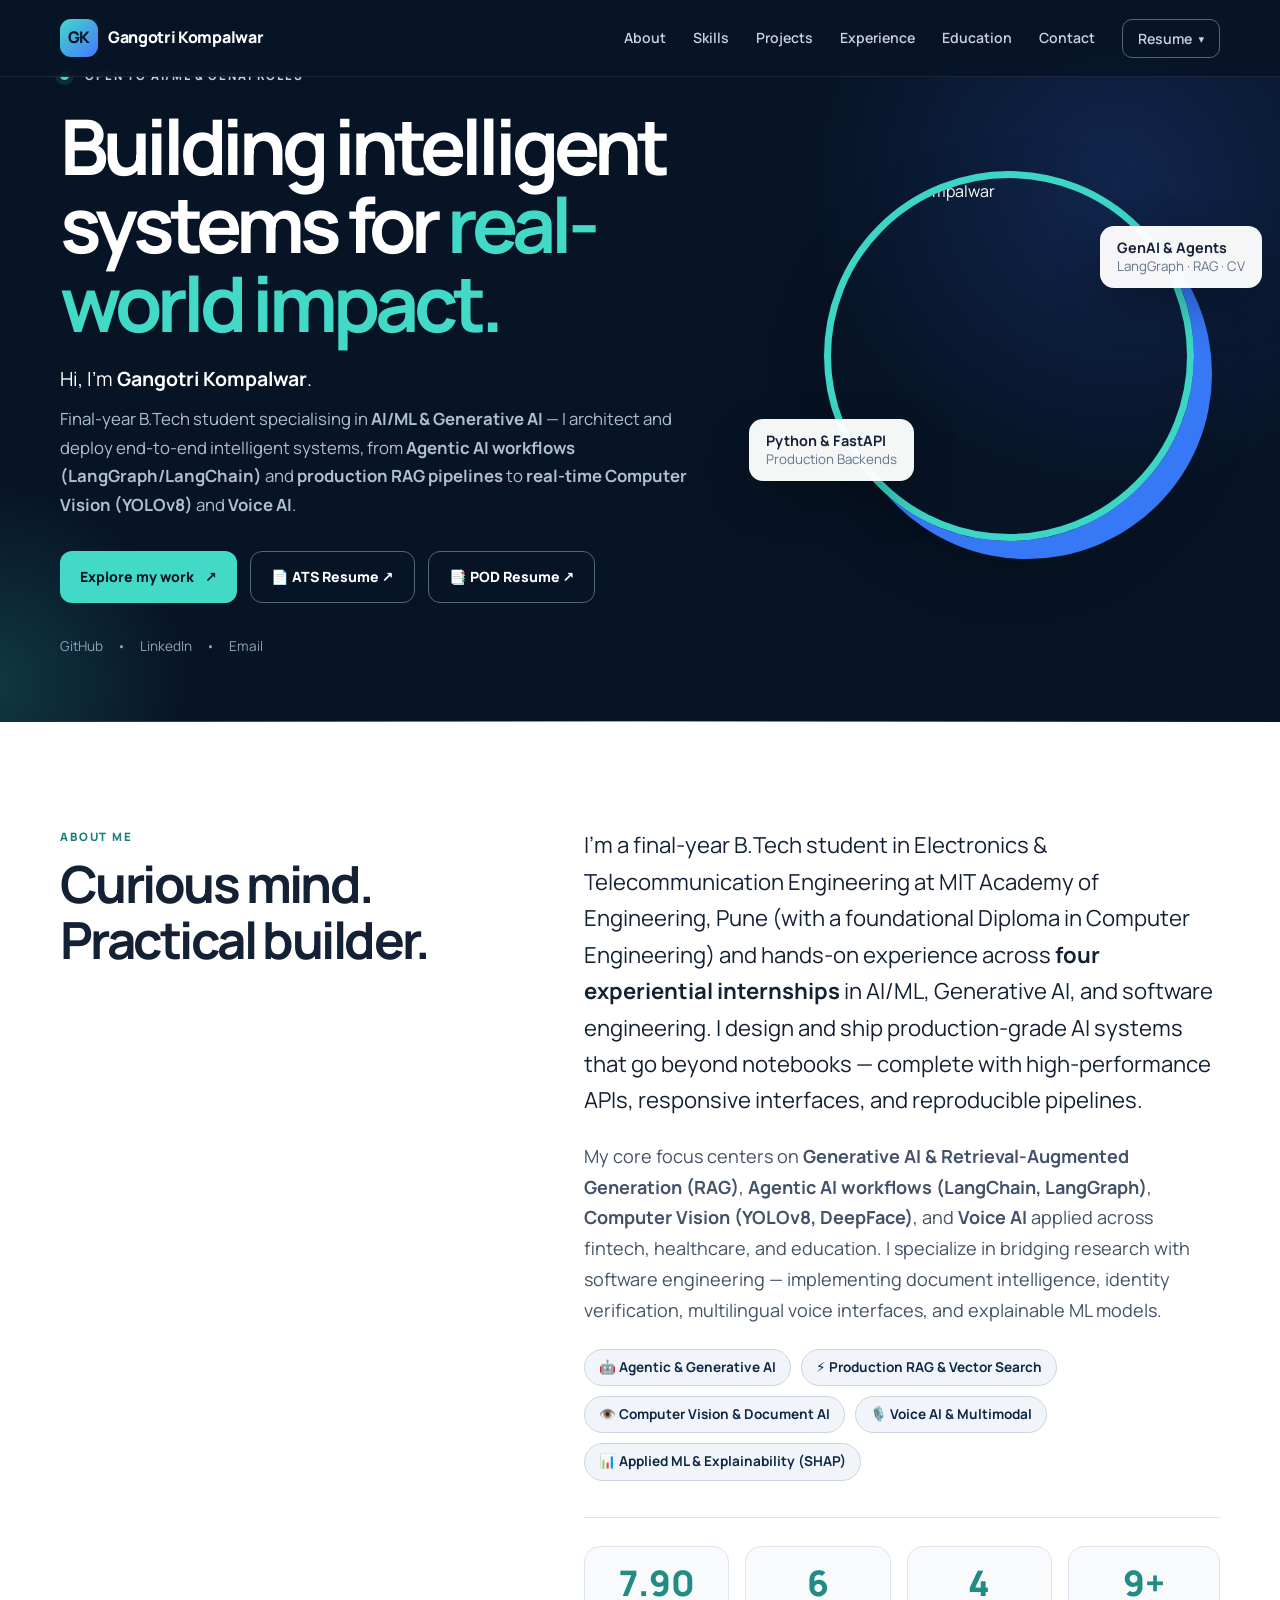
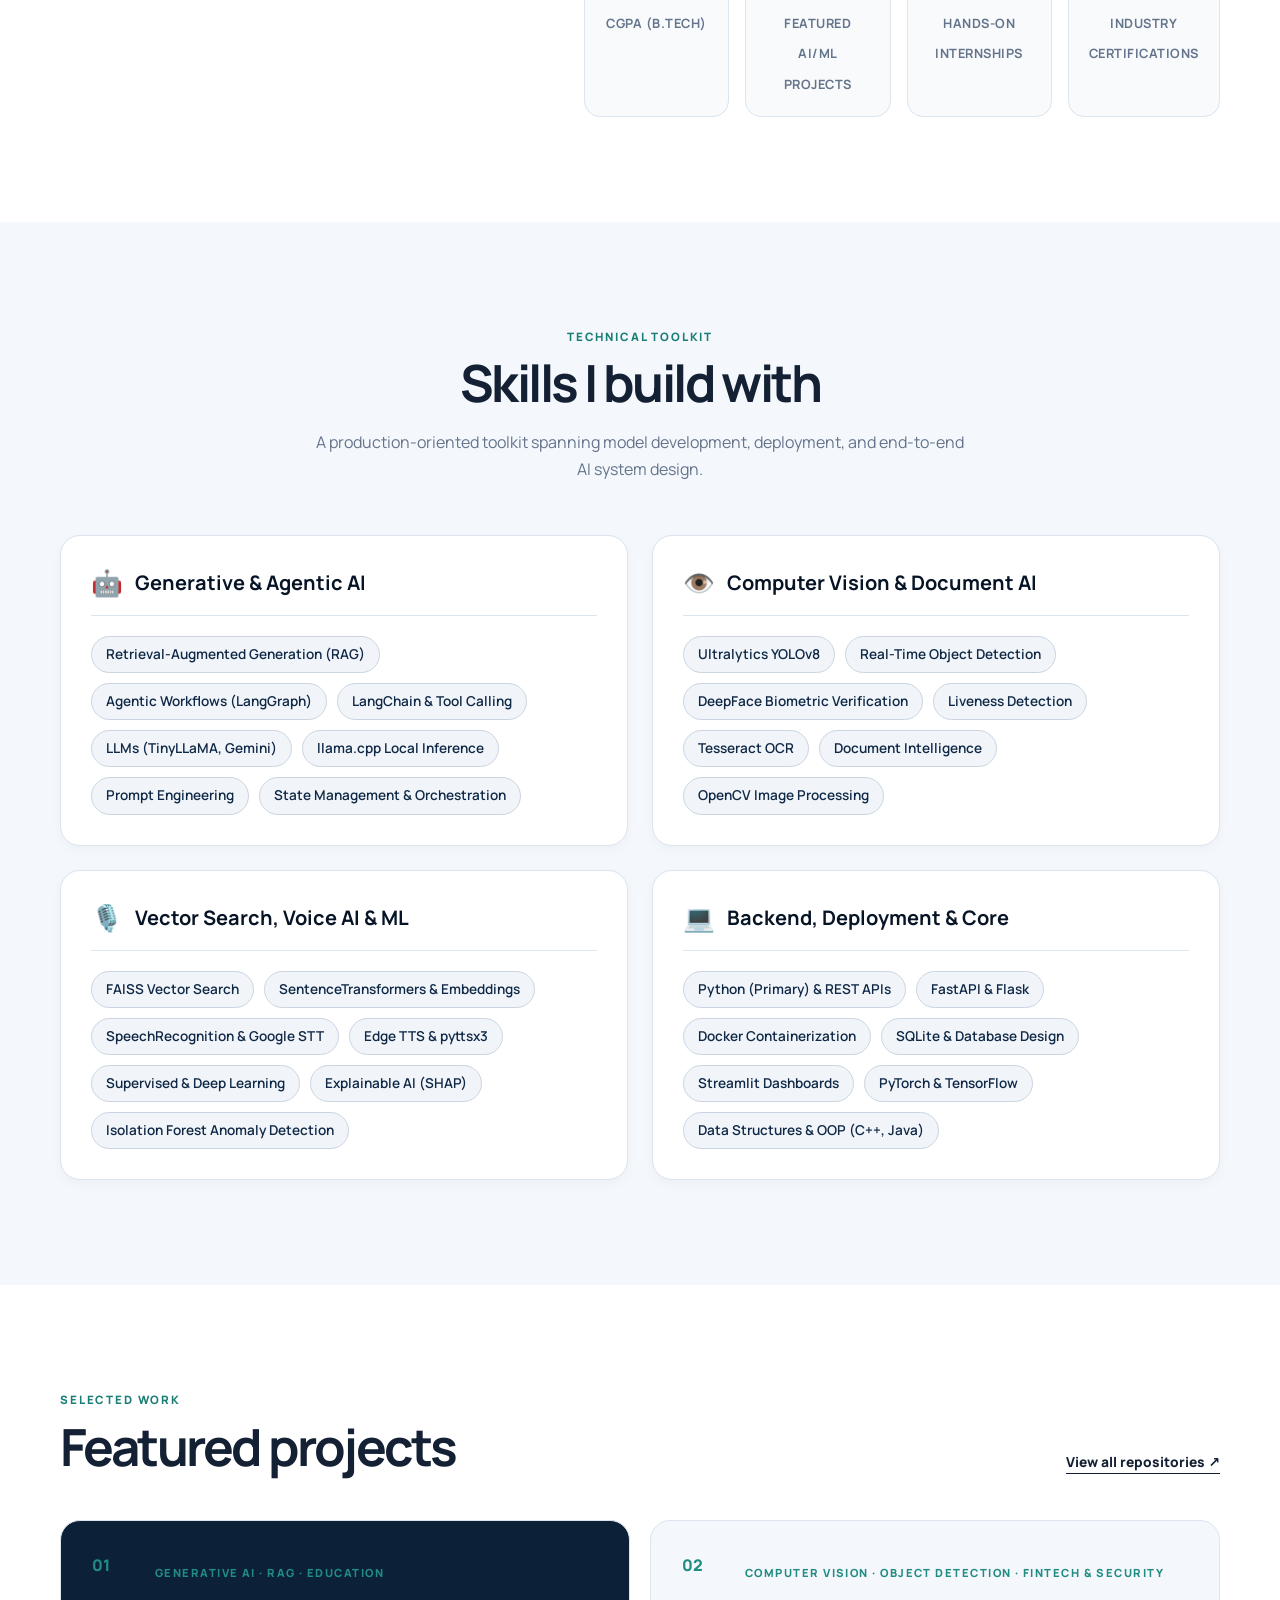
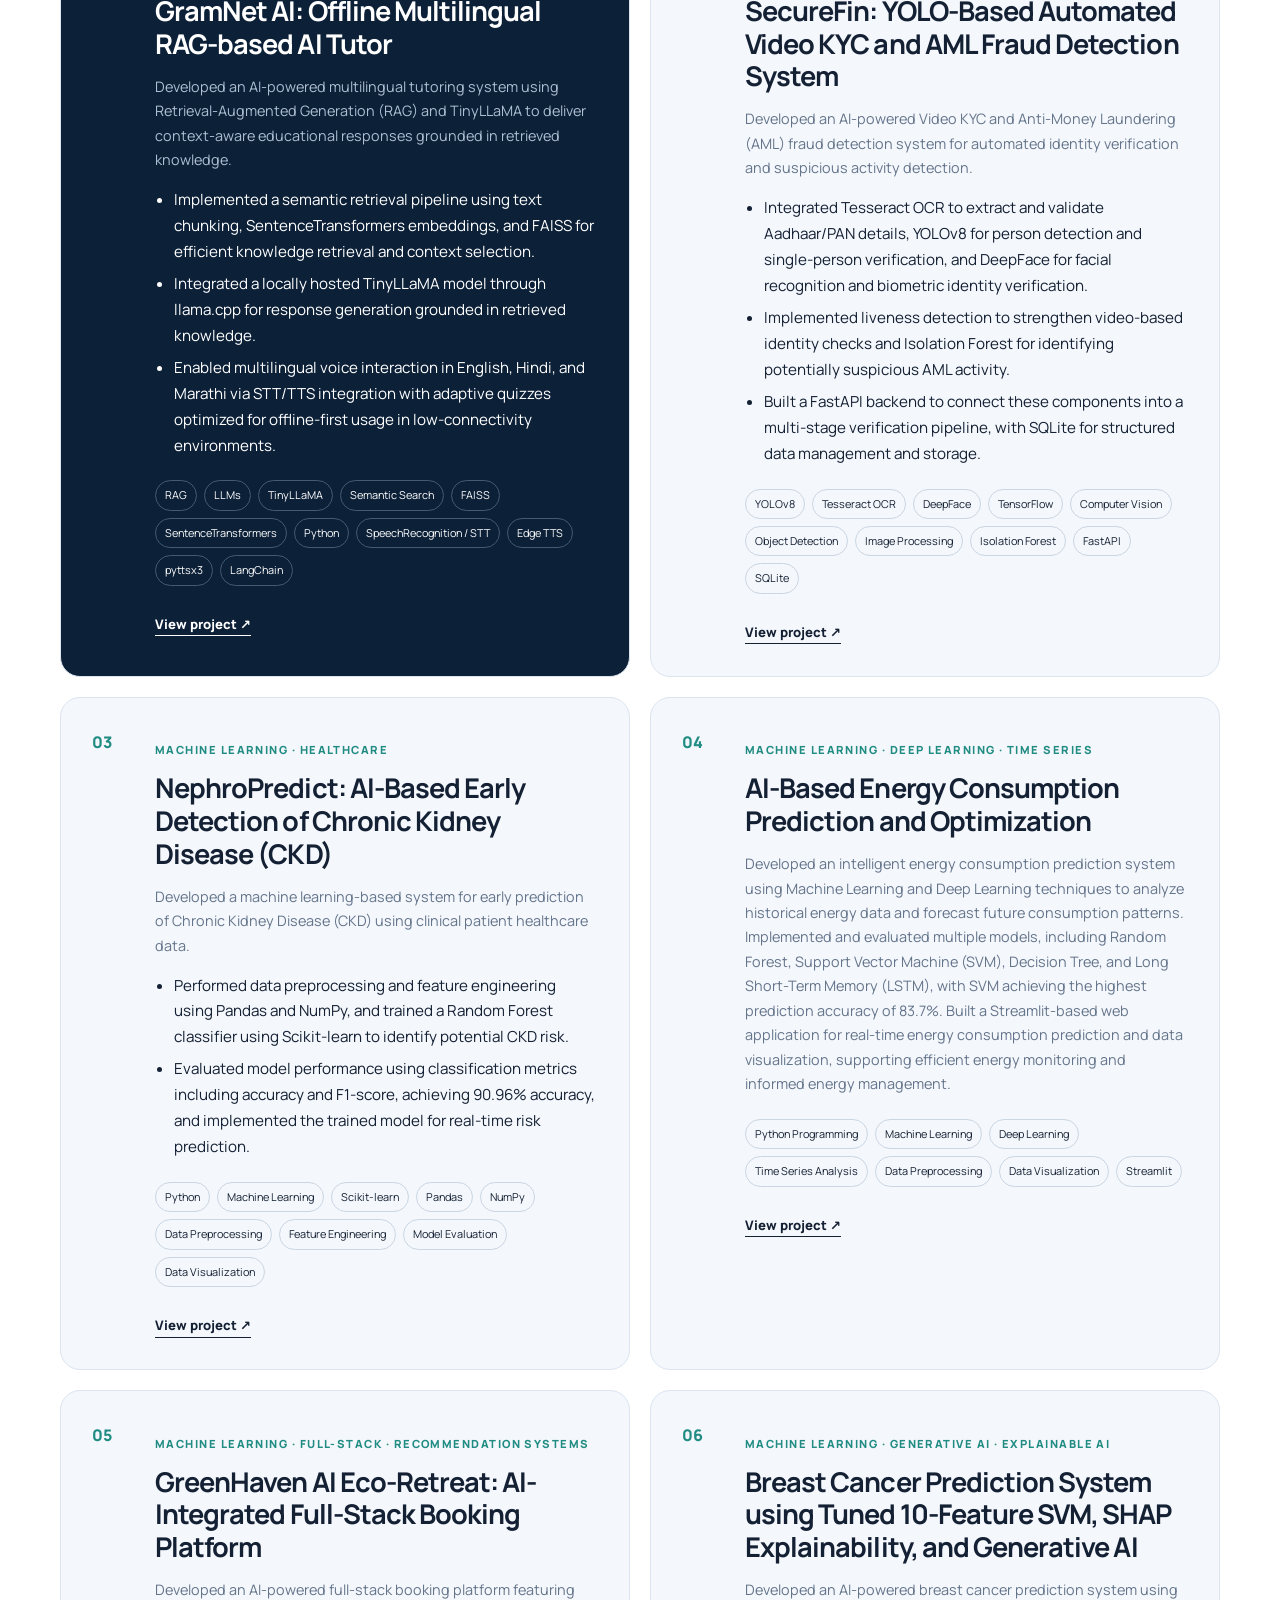
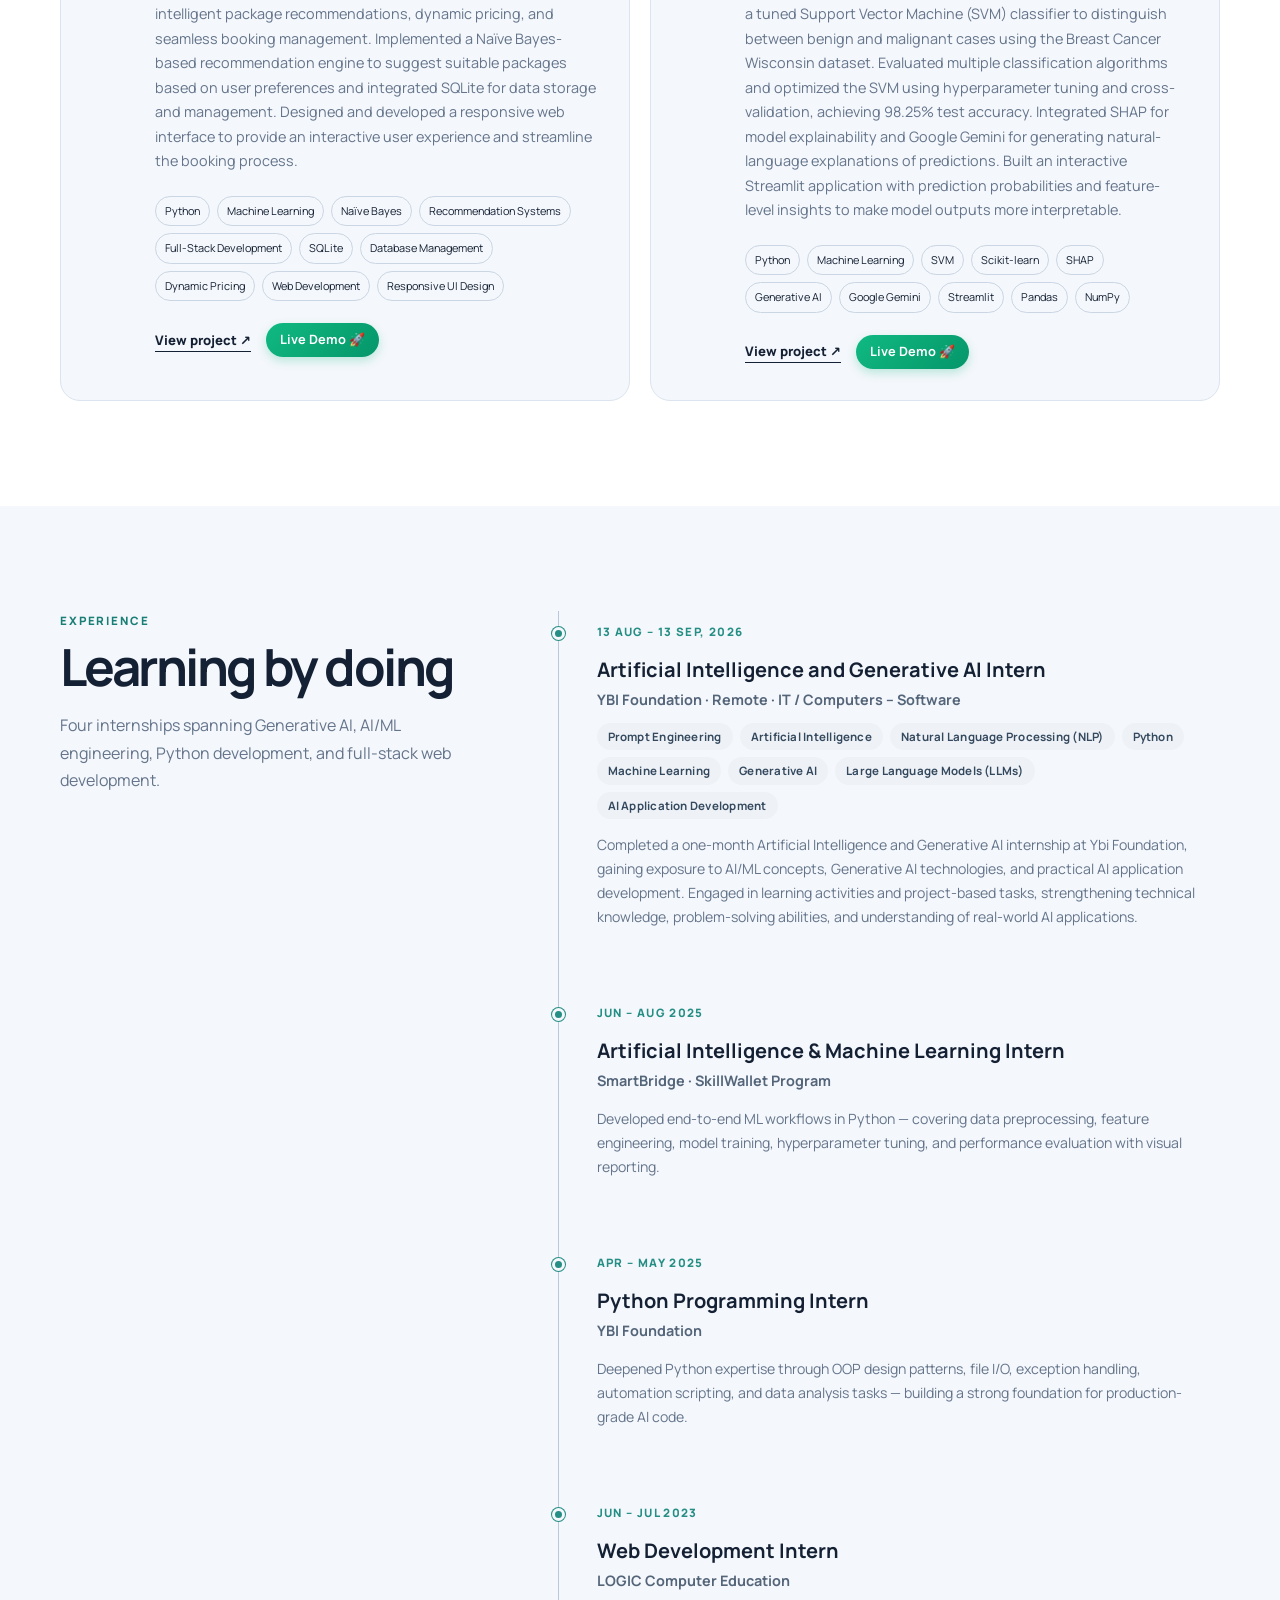
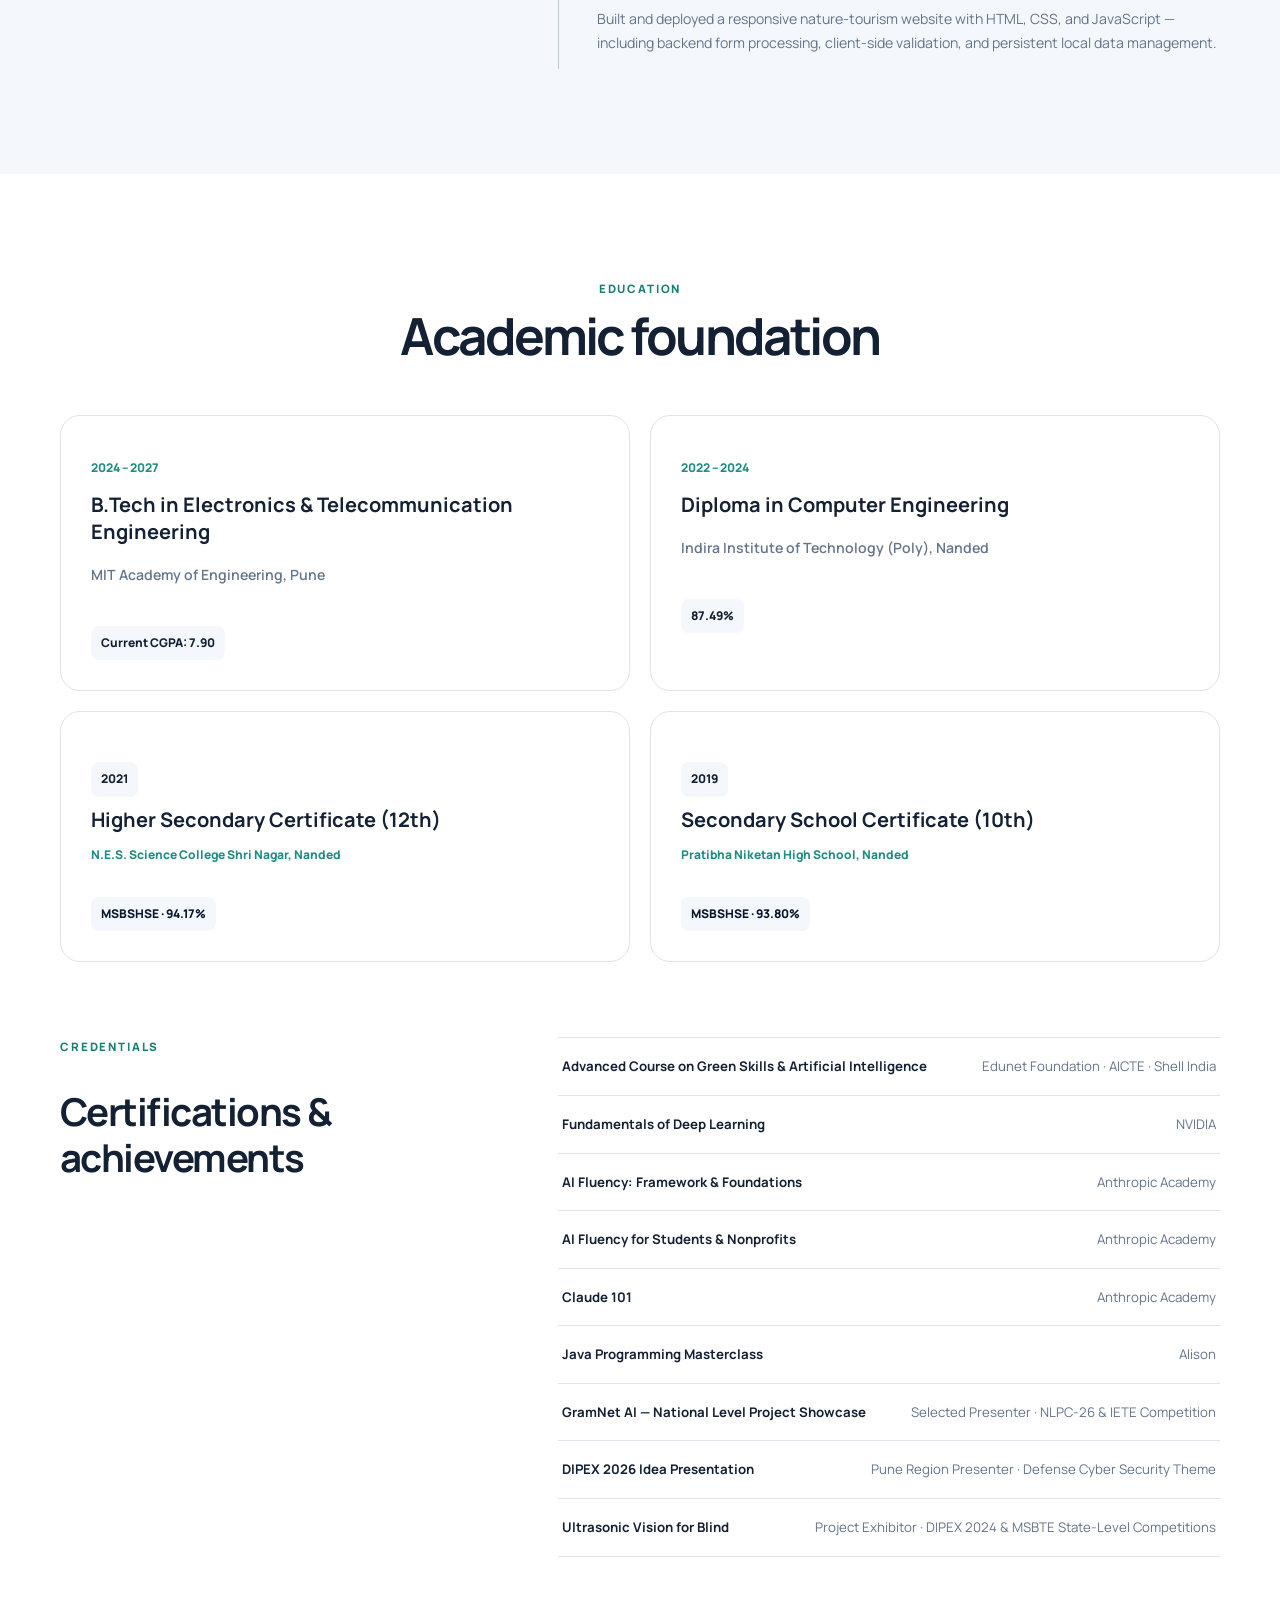
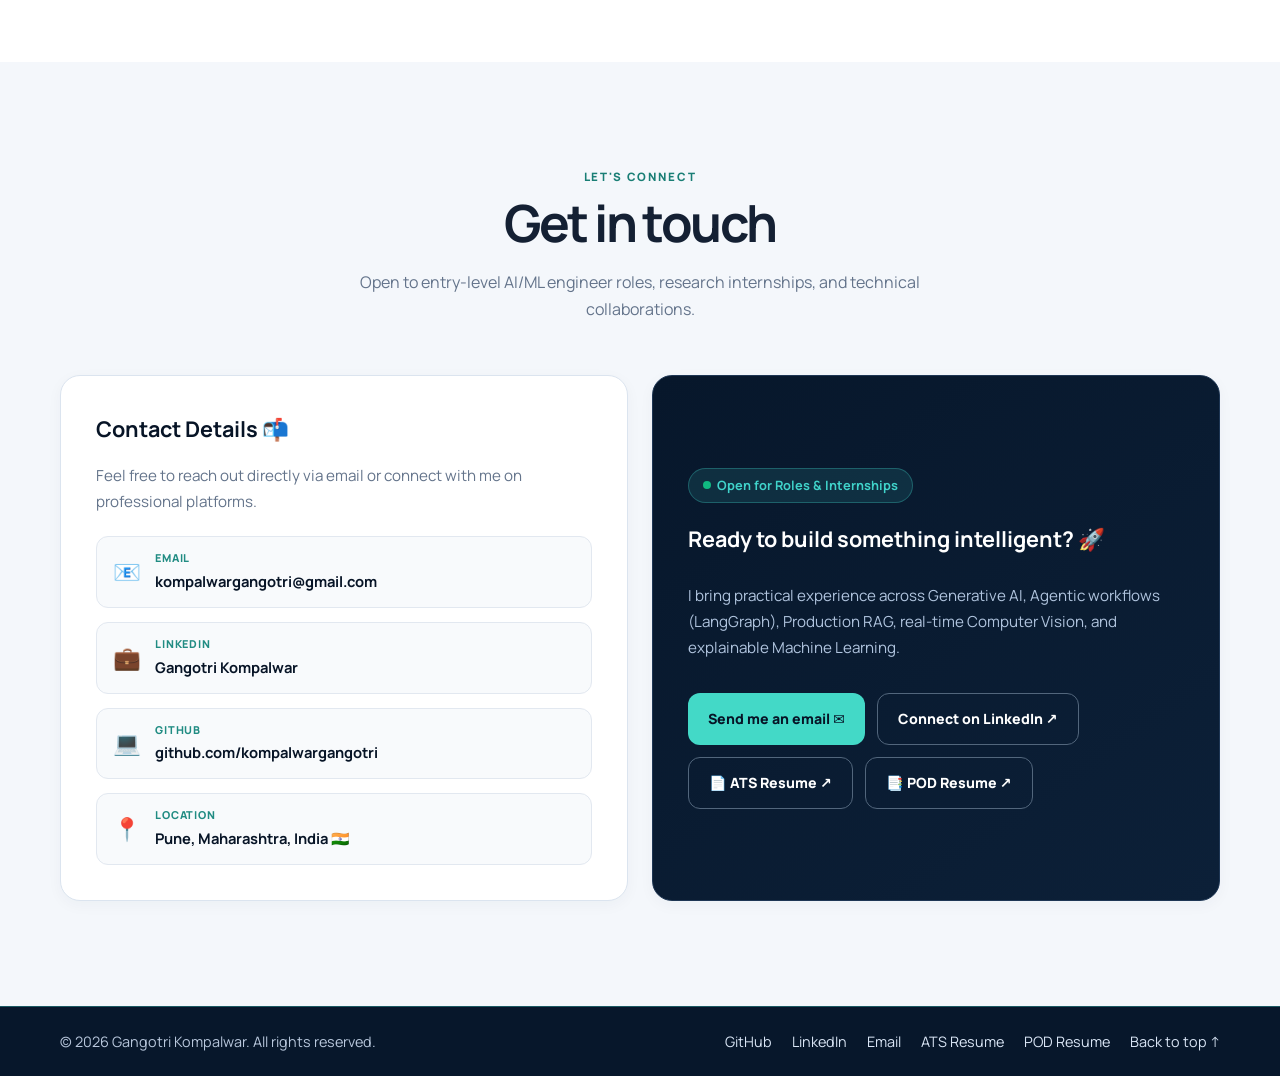
==== commit 334fdeee: "Elevate portfolio with resume professional summary and 2026 AI/ML market requirements (Agentic AI, R" ====
--- a/index.html
+++ b/index.html
@@ -5,25 +5,27 @@
   <meta charset="utf-8">
   <meta name="viewport" content="width=device-width, initial-scale=1">
   <meta name="description"
-    content="Gangotri Kompalwar — AI/ML Engineer building production-ready machine learning, NLP and generative AI systems. Final-year B.Tech student at MIT Academy of Engineering, Pune.">
+    content="Gangotri Kompalwar — AI/ML &amp; Generative AI Engineer specializing in Agentic AI (LangGraph/LangChain), Production RAG pipelines, Computer Vision (YOLOv8), and Voice AI. B.Tech at MIT AOE, Pune.">
   <meta name="theme-color" content="#081426">
   <!-- Open Graph / Social Preview -->
   <meta property="og:type" content="website">
-  <meta property="og:title" content="Gangotri Kompalwar | AI/ML Engineer Portfolio">
+  <meta property="og:title" content="Gangotri Kompalwar | AI/ML &amp; Generative AI Engineer">
   <meta property="og:description"
-    content="Final-year B.Tech student specialising in AI/ML — building GenAI, computer vision, and ML systems for real-world impact.">
+    content="Final-year B.Tech specializing in AI/ML &amp; GenAI — building Agentic workflows, production RAG, computer vision, and explainable ML systems for real-world impact.">
   <meta property="og:image" content="assets/images/og-preview.png">
   <meta name="twitter:card" content="summary_large_image">
-  <meta name="twitter:title" content="Gangotri Kompalwar | AI/ML Engineer Portfolio">
+  <meta name="twitter:title" content="Gangotri Kompalwar | AI/ML &amp; Generative AI Engineer">
+  <meta name="twitter:description"
+    content="Final-year B.Tech specializing in AI/ML &amp; GenAI — building Agentic workflows, production RAG, computer vision, and explainable ML systems for real-world impact.">
   <meta name="twitter:image" content="assets/images/og-preview.png">
-  <title>Gangotri Kompalwar | AI/ML Engineer Portfolio</title>
+  <title>Gangotri Kompalwar | AI/ML &amp; Generative AI Engineer</title>
   <!-- Favicon -->
   <link rel="icon" type="image/png" href="assets/images/favicon.png">
   <link rel="apple-touch-icon" href="assets/images/favicon.png">
   <link rel="preconnect" href="https://fonts.googleapis.com">
   <link rel="preconnect" href="https://fonts.gstatic.com" crossorigin>
   <link href="https://fonts.googleapis.com/css2?family=Manrope:wght@400;500;600;700;800&display=swap" rel="stylesheet">
-  <link rel="stylesheet" href="assets/css/style.css?v=5">
+  <link rel="stylesheet" href="assets/css/style.css?v=6">
   <script defer src="assets/js/script.js"></script>
 </head>
 
@@ -63,12 +65,10 @@
       <div class="hero-glow hero-glow-two"></div>
       <div class="container hero-grid">
         <div class="hero-copy reveal">
-          <p class="eyebrow"><span class="status-pulse"></span> Open to AI/ML roles &amp; internships</p>
+          <p class="eyebrow"><span class="status-pulse"></span> Open to AI/ML &amp; GenAI roles</p>
           <h1>Building intelligent systems for <em>real-world impact.</em></h1>
           <p class="hero-name">Hi, I'm <strong>Gangotri Kompalwar</strong>.</p>
-          <p class="hero-summary">Final-year B.Tech student specialising in AI/ML — I design and ship end-to-end
-            machine learning pipelines, generative AI applications, and computer vision systems that solve
-            real problems.</p>
+          <p class="hero-summary">Final-year B.Tech student specialising in <strong>AI/ML &amp; Generative AI</strong> — I architect and deploy end-to-end intelligent systems, from <strong>Agentic AI workflows (LangGraph/LangChain)</strong> and <strong>production RAG pipelines</strong> to <strong>real-time Computer Vision (YOLOv8)</strong> and <strong>Voice AI</strong>.</p>
           <div class="hero-actions">
             <a class="button primary" href="#projects">Explore my work <span>↗</span></a>
             <a class="button secondary" href="assets/documents/Gangotri_Kompalwar_ATS_Resume.pdf" target="_blank"
@@ -90,8 +90,8 @@
             <div class="portrait-accent"></div><img src="assets/images/Gangotri.png" alt="Gangotri Kompalwar"
               width="760" height="760">
           </div>
-          <div class="floating-card card-python"><strong>Python</strong><small>Primary language</small></div>
-          <div class="floating-card card-ai"><strong>AI / ML</strong><small>Area of focus</small></div>
+          <div class="floating-card card-python"><strong>Python &amp; FastAPI</strong><small>Production Backends</small></div>
+          <div class="floating-card card-ai"><strong>GenAI &amp; Agents</strong><small>LangGraph · RAG · CV</small></div>
         </div>
       </div>
     </section>
@@ -104,22 +104,23 @@
         </div>
         <div class="about-copy reveal">
           <p>I'm a final-year B.Tech student in Electronics &amp; Telecommunication Engineering at MIT Academy of
-            Engineering, Pune. With a background in Computer Engineering and hands-on experience across four
-            internships, I build AI systems that go beyond notebooks — complete with APIs, interfaces, and
-            reproducible results.</p>
-          <p>My focus is on <strong>Generative AI, RAG pipelines, computer vision, and applied ML</strong> for
-            healthcare, fintech, and sustainability domains. I thrive at the intersection of research and
-            engineering — turning ideas into deployable, documented solutions.</p>
+            Engineering, Pune (with a foundational Diploma in Computer Engineering) and hands-on experience across
+            <strong>four experiential internships</strong> in AI/ML, Generative AI, and software engineering. I design and ship production-grade AI systems that go beyond notebooks — complete with high-performance APIs, responsive interfaces, and reproducible pipelines.</p>
+          <p>My core focus centers on <strong>Generative AI &amp; Retrieval-Augmented Generation (RAG)</strong>,
+            <strong>Agentic AI workflows (LangChain, LangGraph)</strong>, <strong>Computer Vision (YOLOv8, DeepFace)</strong>,
+            and <strong>Voice AI</strong> applied across fintech, healthcare, and education. I specialize in bridging research with software engineering — implementing document intelligence, identity verification, multilingual voice interfaces, and explainable ML models.</p>
           <div class="about-highlights">
-            <span>🤖 Generative AI</span>
-            <span>⚡ RAG Pipelines</span>
-            <span>👁️ Computer Vision</span>
-            <span>📊 Applied ML</span>
+            <span>🤖 Agentic &amp; Generative AI</span>
+            <span>⚡ Production RAG &amp; Vector Search</span>
+            <span>👁️ Computer Vision &amp; Document AI</span>
+            <span>🎙️ Voice AI &amp; Multimodal</span>
+            <span>📊 Applied ML &amp; Explainability (SHAP)</span>
           </div>
           <div class="quick-facts">
             <div><strong>7.90</strong><span>CGPA (B.Tech)</span></div>
-            <div><strong>6</strong><span>AI/ML projects</span></div>
-            <div><strong>4</strong><span>Internships</span></div>
+            <div><strong>6</strong><span>Featured AI/ML Projects</span></div>
+            <div><strong>4</strong><span>Hands-on Internships</span></div>
+            <div><strong>9+</strong><span>Industry Certifications</span></div>
           </div>
         </div>
       </div>
@@ -136,64 +137,61 @@
           <article class="skill-card reveal">
             <div class="skill-card-header">
               <span class="skill-icon">🤖</span>
-              <h3>AI &amp; Machine Learning</h3>
+              <h3>Generative &amp; Agentic AI</h3>
             </div>
             <div class="skill-pills">
-              <span>Supervised &amp; Unsupervised</span>
-              <span>Deep Learning</span>
-              <span>Generative AI</span>
-              <span>RAG Pipelines</span>
-              <span>Computer Vision</span>
-              <span>NLP</span>
-              <span>Anomaly Detection</span>
+              <span>Retrieval-Augmented Generation (RAG)</span>
+              <span>Agentic Workflows (LangGraph)</span>
+              <span>LangChain &amp; Tool Calling</span>
+              <span>LLMs (TinyLLaMA, Gemini)</span>
+              <span>llama.cpp Local Inference</span>
+              <span>Prompt Engineering</span>
+              <span>State Management &amp; Orchestration</span>
+            </div>
+          </article>
+          <article class="skill-card reveal">
+            <div class="skill-card-header">
+              <span class="skill-icon">👁️</span>
+              <h3>Computer Vision &amp; Document AI</h3>
+            </div>
+            <div class="skill-pills">
+              <span>Ultralytics YOLOv8</span>
+              <span>Real-Time Object Detection</span>
+              <span>DeepFace Biometric Verification</span>
+              <span>Liveness Detection</span>
+              <span>Tesseract OCR</span>
+              <span>Document Intelligence</span>
+              <span>OpenCV Image Processing</span>
+            </div>
+          </article>
+          <article class="skill-card reveal">
+            <div class="skill-card-header">
+              <span class="skill-icon">🎙️</span>
+              <h3>Vector Search, Voice AI &amp; ML</h3>
+            </div>
+            <div class="skill-pills">
+              <span>FAISS Vector Search</span>
+              <span>SentenceTransformers &amp; Embeddings</span>
+              <span>SpeechRecognition &amp; Google STT</span>
+              <span>Edge TTS &amp; pyttsx3</span>
+              <span>Supervised &amp; Deep Learning</span>
+              <span>Explainable AI (SHAP)</span>
+              <span>Isolation Forest Anomaly Detection</span>
             </div>
           </article>
           <article class="skill-card reveal">
             <div class="skill-card-header">
               <span class="skill-icon">💻</span>
-              <h3>Programming &amp; Core</h3>
+              <h3>Backend, Deployment &amp; Core</h3>
             </div>
             <div class="skill-pills">
-              <span>Python (Primary)</span>
-              <span>SQL</span>
-              <span>C++</span>
-              <span>Java</span>
-              <span>Data Structures &amp; Algorithms</span>
-              <span>OOP Design</span>
-            </div>
-          </article>
-          <article class="skill-card reveal">
-            <div class="skill-card-header">
-              <span class="skill-icon">⚡</span>
-              <h3>Frameworks &amp; Libraries</h3>
-            </div>
-            <div class="skill-pills">
-              <span>PyTorch</span>
-              <span>TensorFlow</span>
-              <span>Scikit-learn</span>
-              <span>LangChain</span>
-              <span>LangGraph</span>
-              <span>FastAPI</span>
-              <span>Streamlit</span>
-              <span>Flask</span>
-              <span>Ultralytics YOLOv8</span>
-              <span>OpenCV</span>
-              <span>Flutter</span>
-            </div>
-          </article>
-          <article class="skill-card reveal">
-            <div class="skill-card-header">
-              <span class="skill-icon">🛠️</span>
-              <h3>Tools &amp; Platforms</h3>
-            </div>
-            <div class="skill-pills">
-              <span>Git &amp; GitHub</span>
-              <span>SQLite</span>
-              <span>FAISS Vector Search</span>
-              <span>Hugging Face</span>
-              <span>Tesseract OCR</span>
-              <span>Pandas &amp; NumPy</span>
-              <span>Jupyter &amp; Colab</span>
+              <span>Python (Primary) &amp; REST APIs</span>
+              <span>FastAPI &amp; Flask</span>
+              <span>Docker Containerization</span>
+              <span>SQLite &amp; Database Design</span>
+              <span>Streamlit Dashboards</span>
+              <span>PyTorch &amp; TensorFlow</span>
+              <span>Data Structures &amp; OOP (C++, Java)</span>
             </div>
           </article>
         </div>
@@ -501,8 +499,7 @@
           <div class="contact-card contact-action-card">
             <span class="contact-badge"><span class="status-pulse"></span> Open for Roles &amp; Internships</span>
             <h3>Ready to build something intelligent? 🚀</h3>
-            <p>I bring practical AI/ML experience across Generative AI, RAG pipelines, Computer Vision, and applied
-              Machine Learning models.</p>
+            <p>I bring practical experience across Generative AI, Agentic workflows (LangGraph), Production RAG, real-time Computer Vision, and explainable Machine Learning.</p>
             <div class="contact-buttons">
               <a class="button primary" href="mailto:kompalwargangotri@gmail.com">Send me an email ✉️</a>
               <a class="button secondary" href="https://www.linkedin.com/in/gangotri-kompalwar-4635b9359"
--- a/assets/css/style.css
+++ b/assets/css/style.css
@@ -405,7 +405,7 @@
 
 .quick-facts {
   display: grid;
-  grid-template-columns: repeat(3, 1fr);
+  grid-template-columns: repeat(4, 1fr);
   gap: 16px;
   margin-top: 36px;
   padding-top: 28px;
@@ -444,7 +444,13 @@
   letter-spacing: 0.04em;
 }
 
-@media (max-width: 600px) {
+@media (max-width: 900px) {
+  .quick-facts {
+    grid-template-columns: repeat(2, 1fr);
+  }
+}
+
+@media (max-width: 480px) {
   .quick-facts {
     grid-template-columns: 1fr;
   }
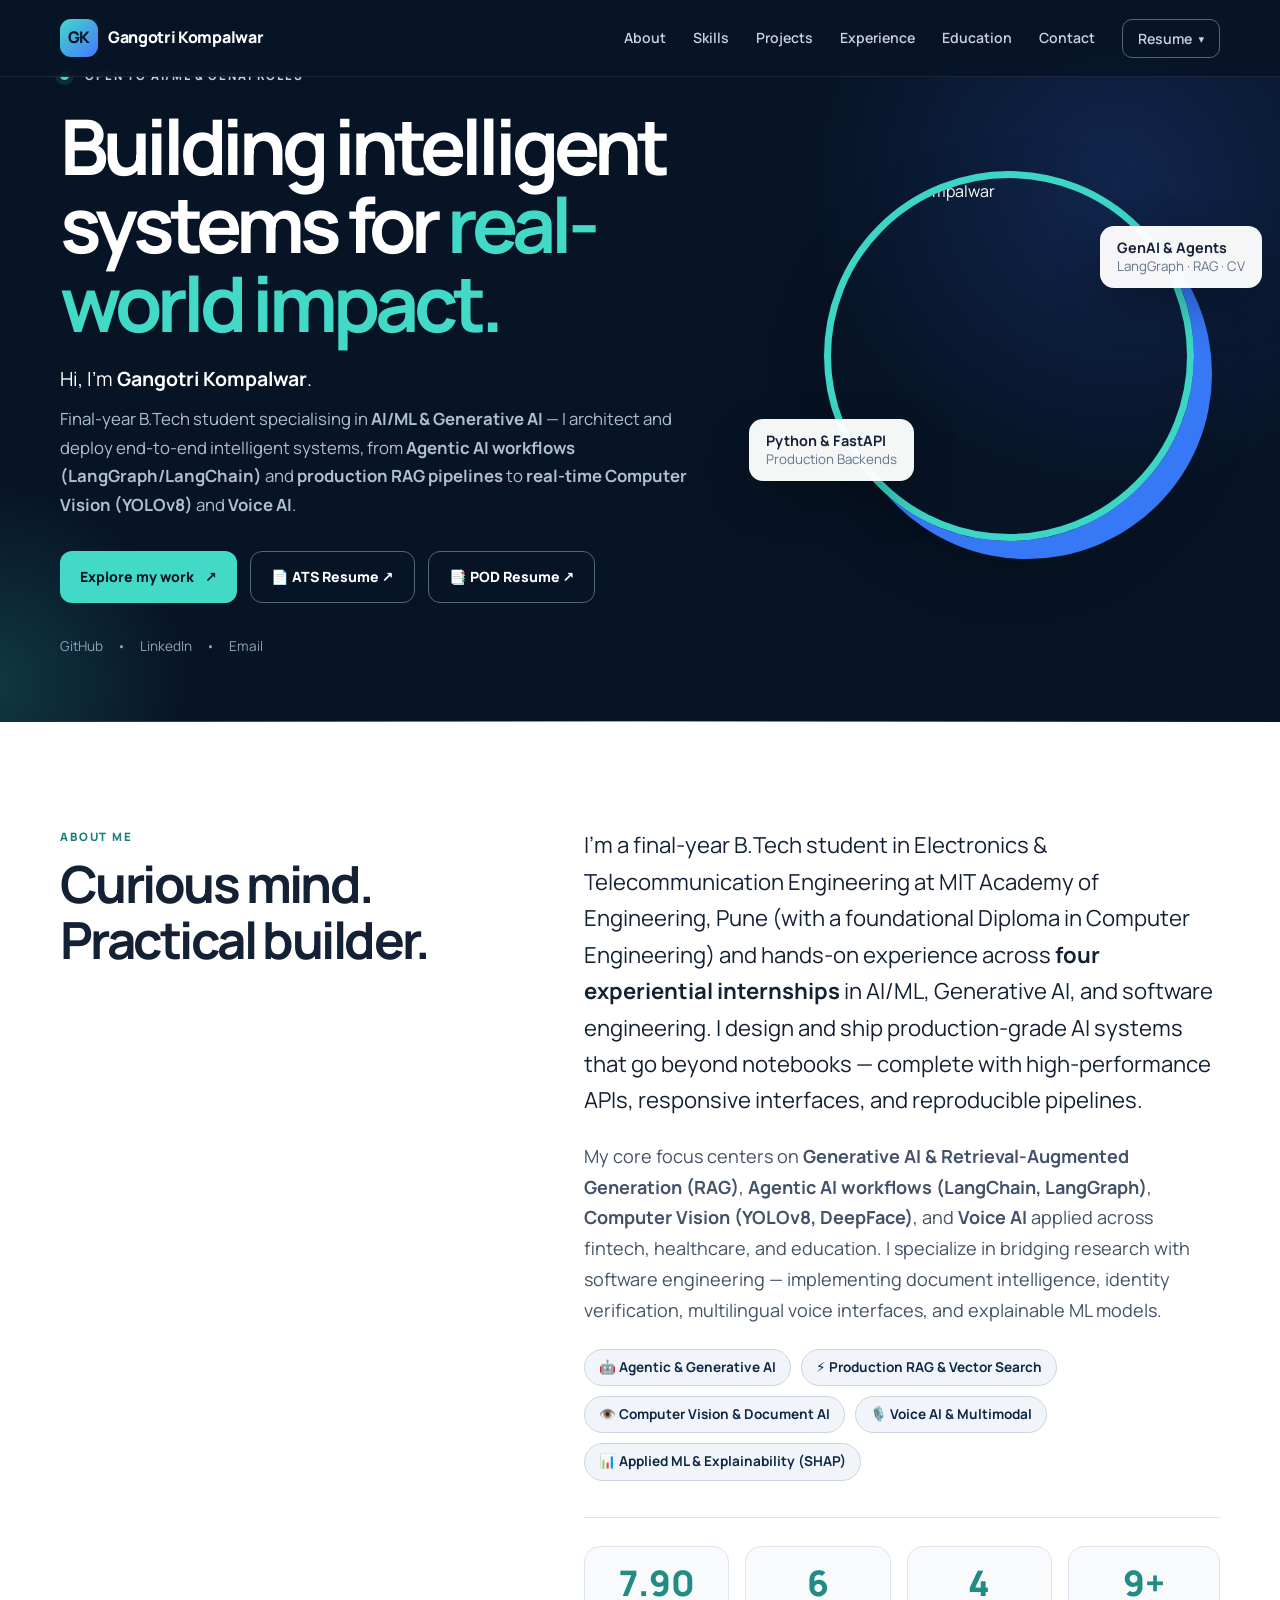
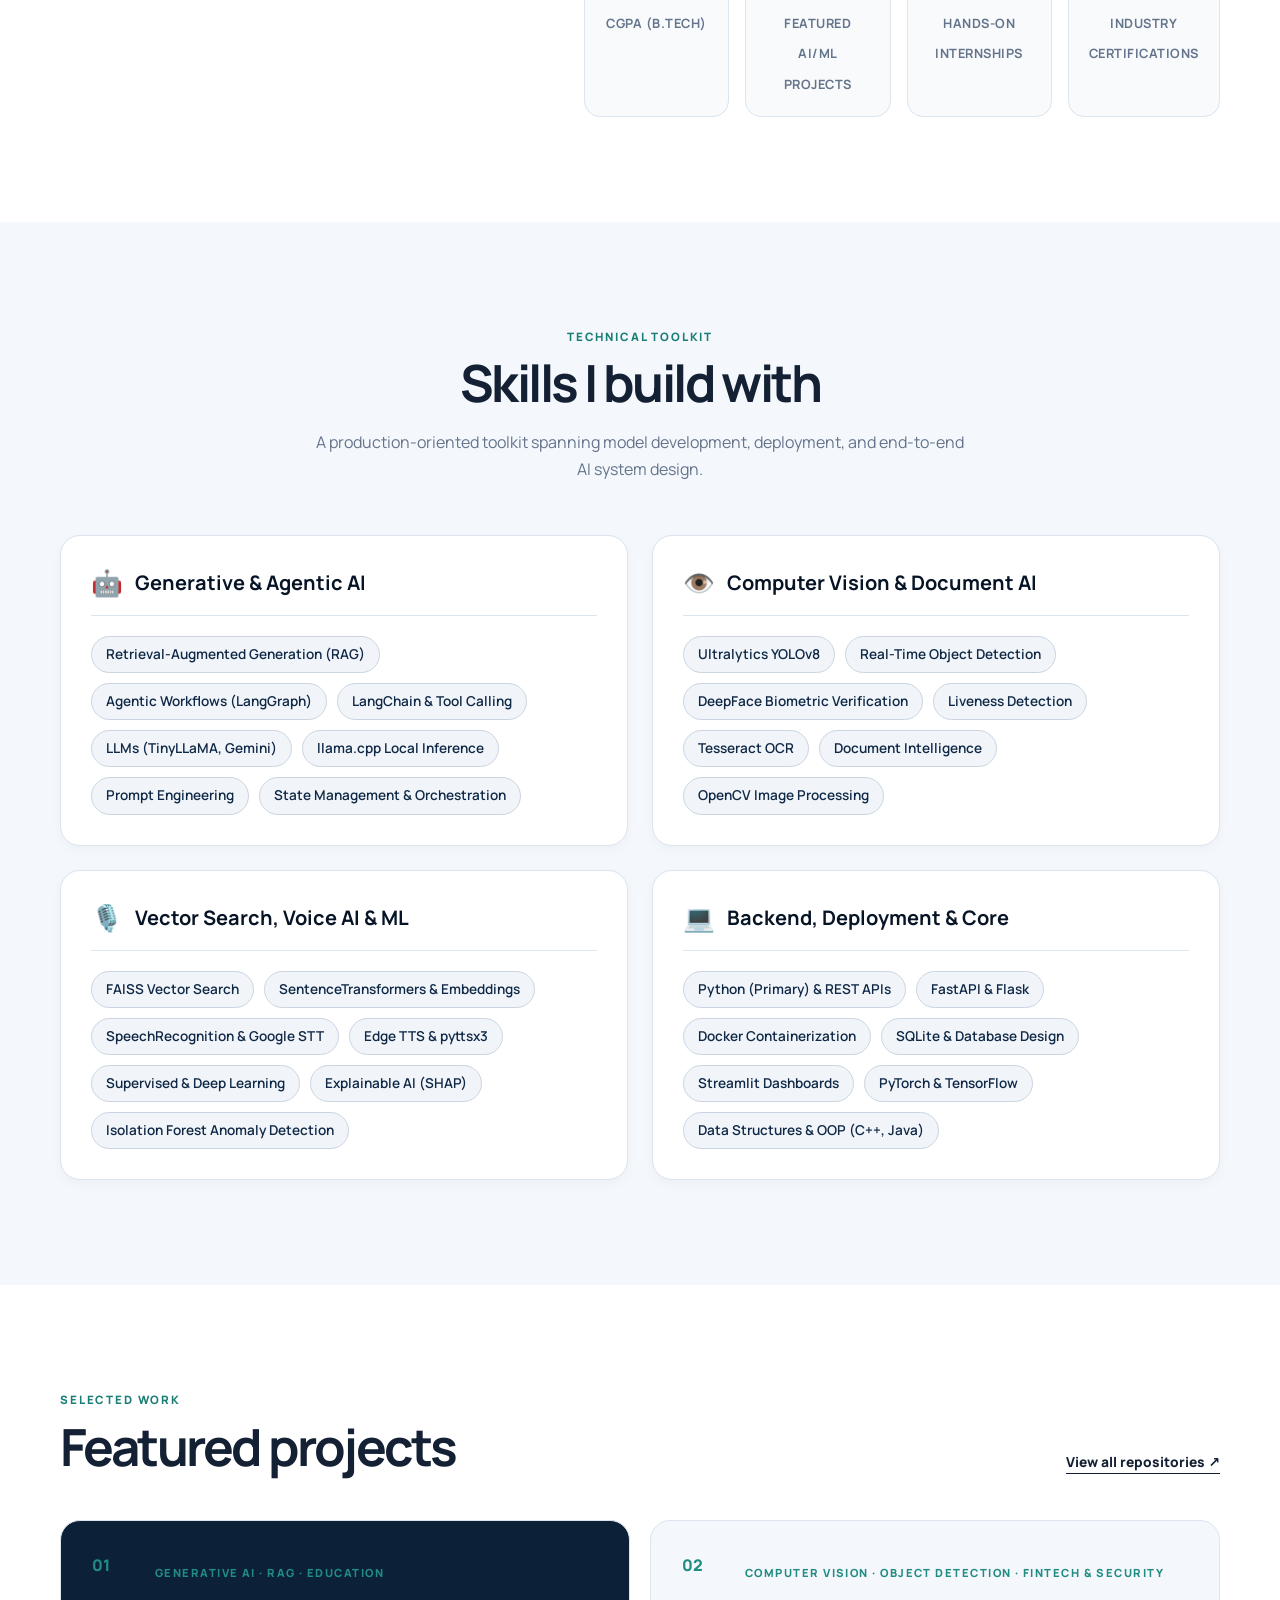
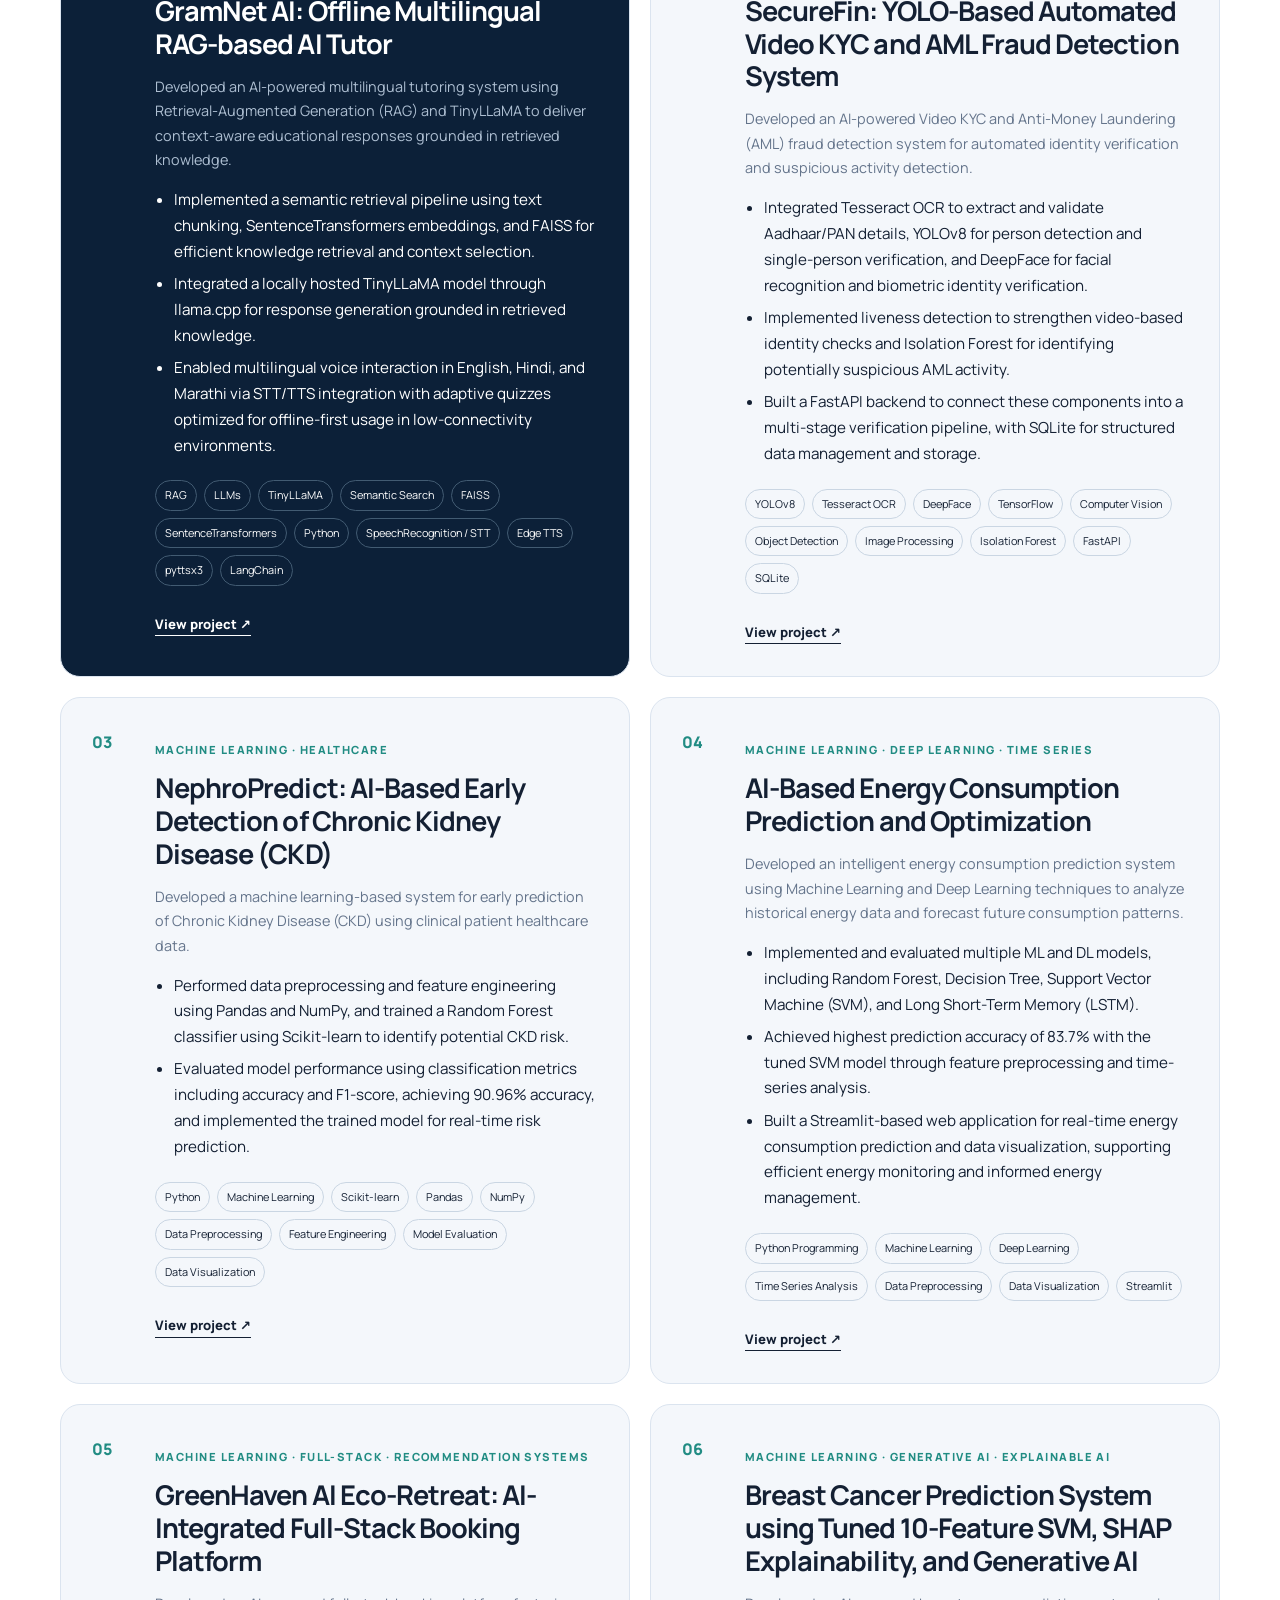
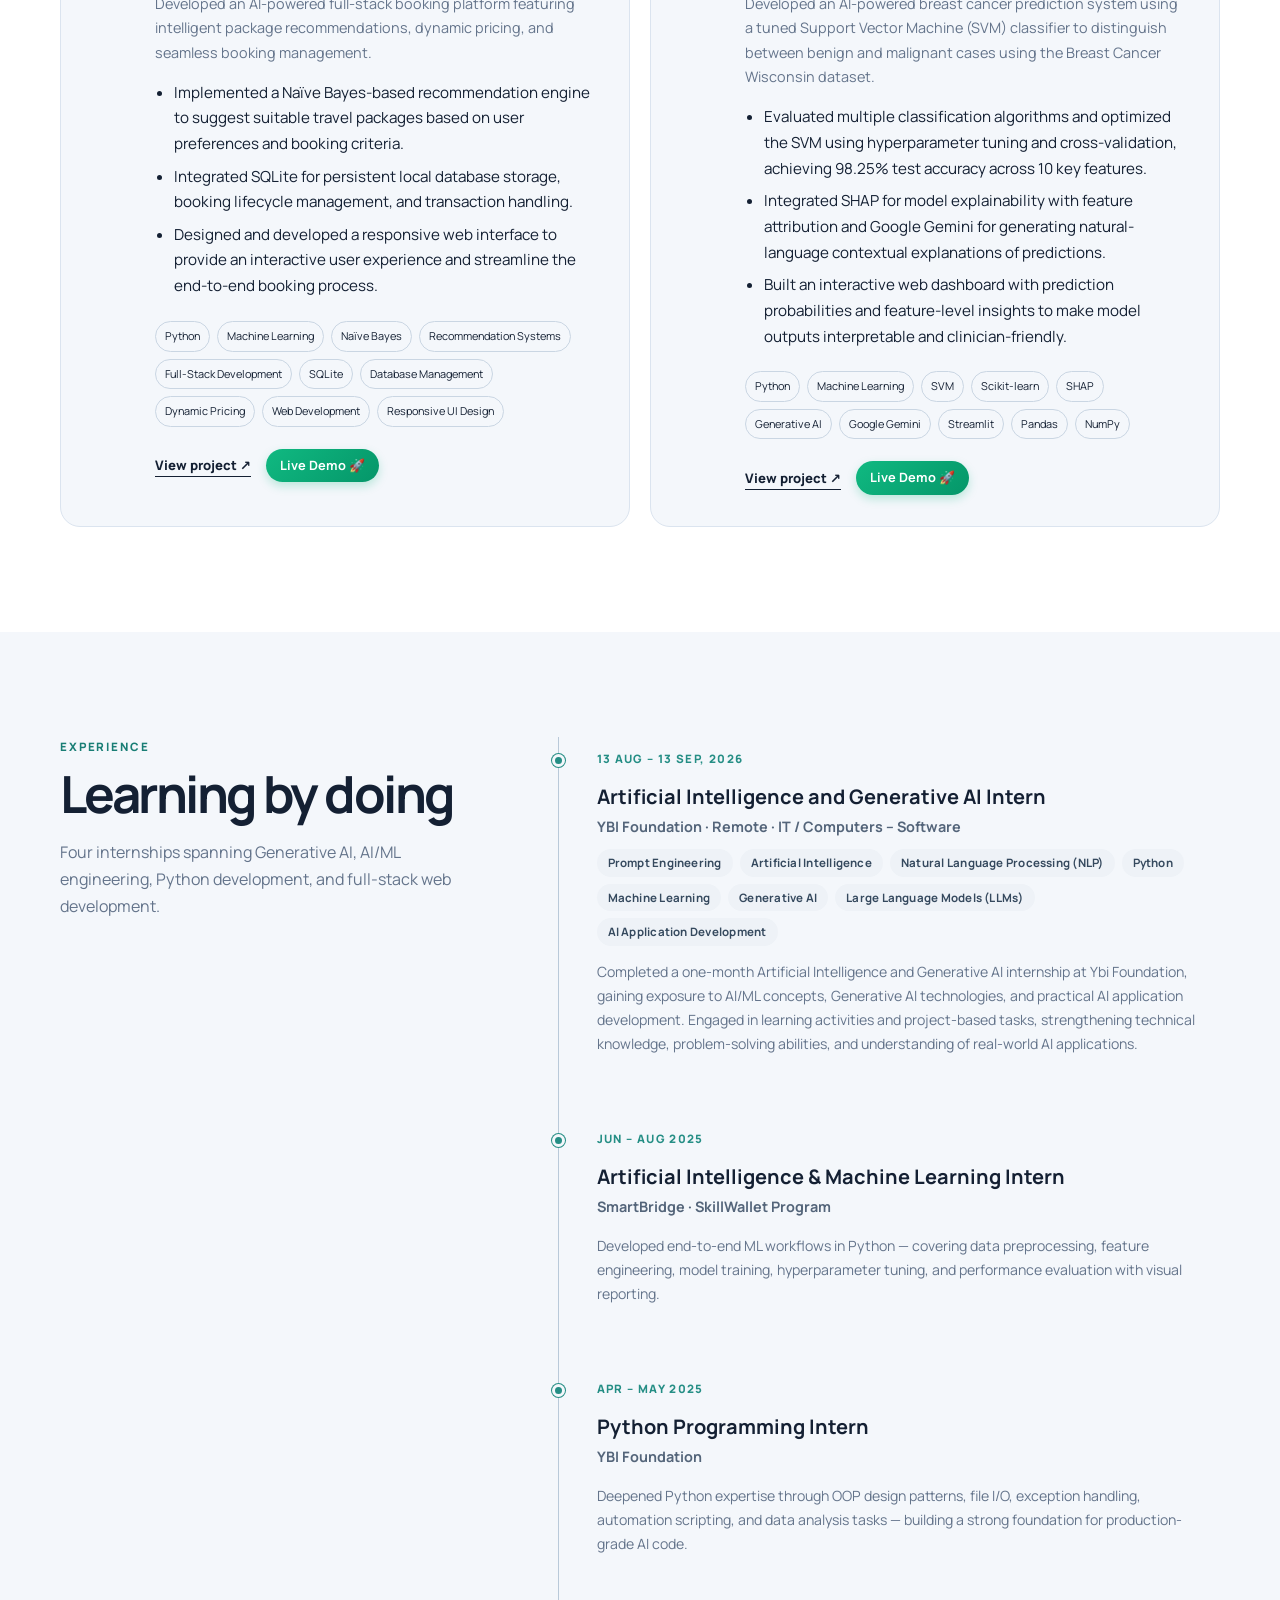
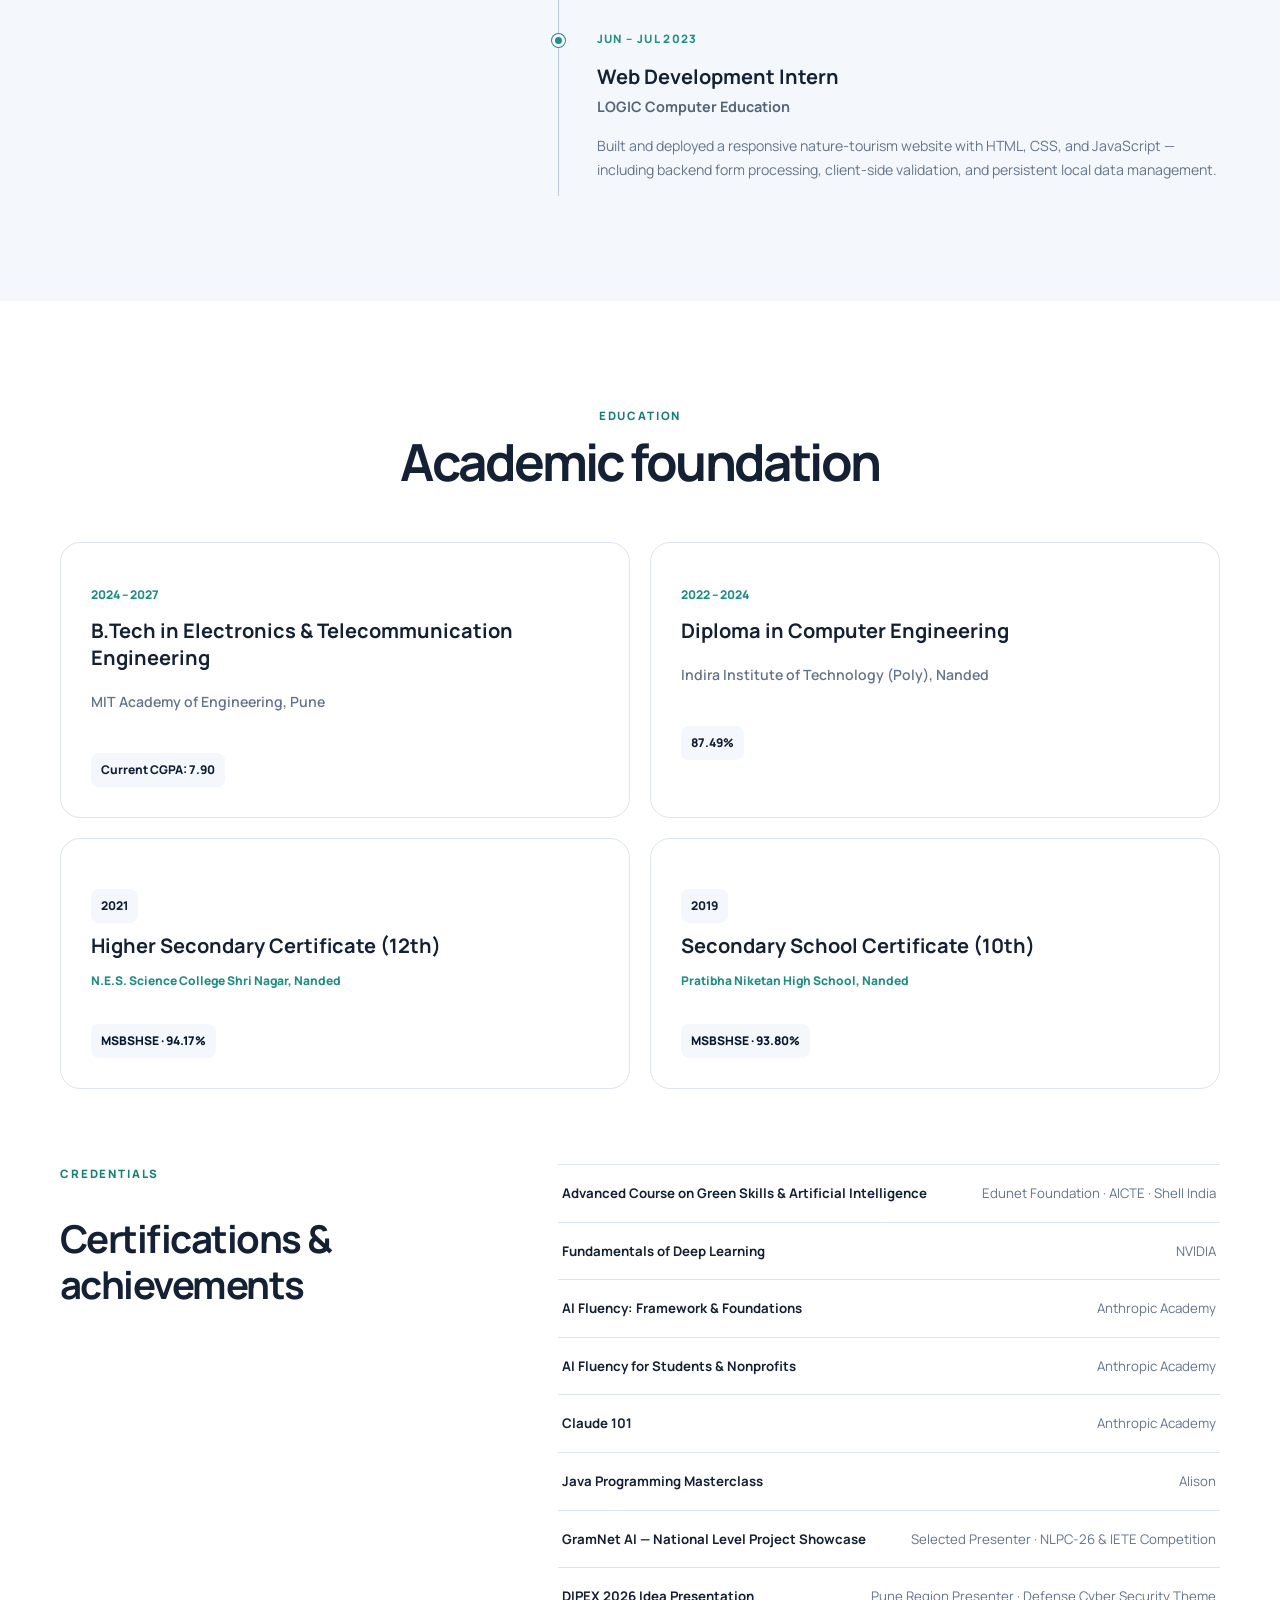
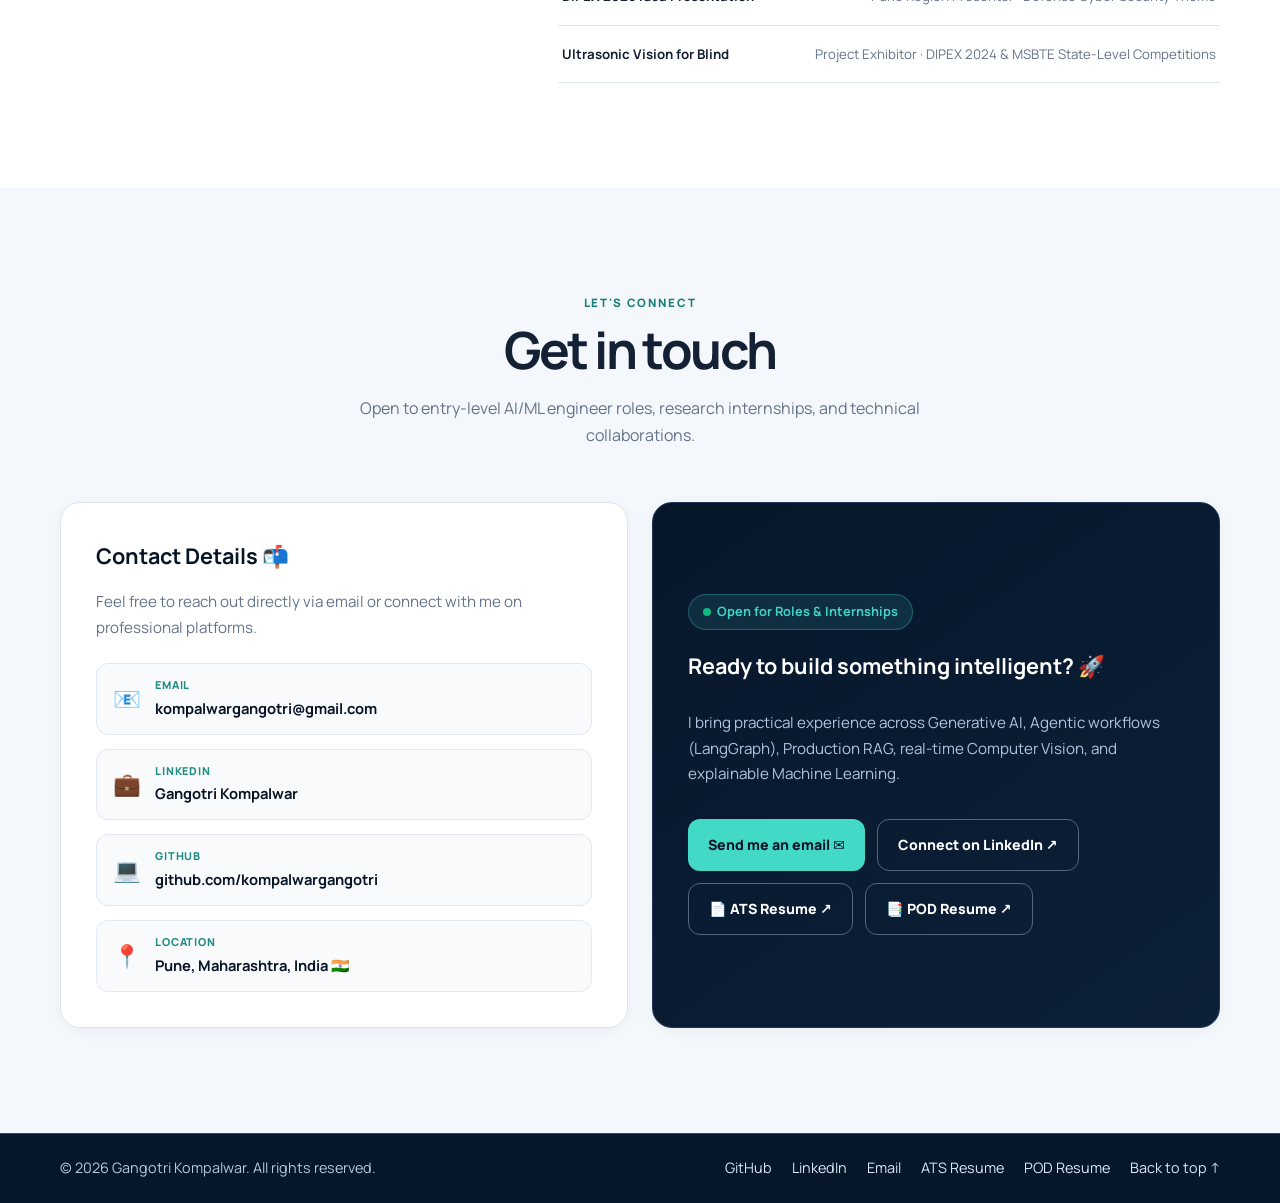
==== commit 3fa97638: "Format last 3 projects with bullet points matching the first 3 projects" ====
--- a/index.html
+++ b/index.html
@@ -286,11 +286,15 @@
               <p class="project-type">Machine Learning · Deep Learning · Time Series</p>
               <h3>AI-Based Energy Consumption Prediction and Optimization</h3>
               <p>Developed an intelligent energy consumption prediction system using Machine Learning and Deep Learning
-                techniques to analyze historical energy data and forecast future consumption patterns. Implemented and
-                evaluated multiple models, including Random Forest, Support Vector Machine (SVM), Decision Tree, and
-                Long Short-Term Memory (LSTM), with SVM achieving the highest prediction accuracy of 83.7%. Built a
-                Streamlit-based web application for real-time energy consumption prediction and data visualization,
-                supporting efficient energy monitoring and informed energy management.</p>
+                techniques to analyze historical energy data and forecast future consumption patterns.</p>
+              <ul class="project-bullets">
+                <li>Implemented and evaluated multiple ML and DL models, including Random Forest, Decision Tree, Support
+                  Vector Machine (SVM), and Long Short-Term Memory (LSTM).</li>
+                <li>Achieved highest prediction accuracy of 83.7% with the tuned SVM model through feature preprocessing
+                  and time-series analysis.</li>
+                <li>Built a Streamlit-based web application for real-time energy consumption prediction and data
+                  visualization, supporting efficient energy monitoring and informed energy management.</li>
+              </ul>
               <div class="tags">
                 <span>Python Programming</span><span>Machine Learning</span><span>Deep Learning</span><span>Time Series
                   Analysis</span><span>Data Preprocessing</span><span>Data Visualization</span><span>Streamlit</span>
@@ -305,10 +309,15 @@
               <p class="project-type">Machine Learning · Full-Stack · Recommendation Systems</p>
               <h3>GreenHaven AI Eco-Retreat: AI-Integrated Full-Stack Booking Platform</h3>
               <p>Developed an AI-powered full-stack booking platform featuring intelligent package recommendations,
-                dynamic pricing, and seamless booking management. Implemented a Naïve Bayes-based recommendation engine
-                to suggest suitable packages based on user preferences and integrated SQLite for data storage and
-                management. Designed and developed a responsive web interface to provide an interactive user experience
-                and streamline the booking process.</p>
+                dynamic pricing, and seamless booking management.</p>
+              <ul class="project-bullets">
+                <li>Implemented a Naïve Bayes-based recommendation engine to suggest suitable travel packages based on
+                  user preferences and booking criteria.</li>
+                <li>Integrated SQLite for persistent local database storage, booking lifecycle management, and transaction
+                  handling.</li>
+                <li>Designed and developed a responsive web interface to provide an interactive user experience and
+                  streamline the end-to-end booking process.</li>
+              </ul>
               <div class="tags"><span>Python</span><span>Machine Learning</span><span>Naïve
                   Bayes</span><span>Recommendation Systems</span><span>Full-Stack
                   Development</span><span>SQLite</span><span>Database Management</span><span>Dynamic
@@ -329,12 +338,15 @@
               <h3>Breast Cancer Prediction System using Tuned 10-Feature SVM, SHAP Explainability, and Generative AI
               </h3>
               <p>Developed an AI-powered breast cancer prediction system using a tuned Support Vector Machine (SVM)
-                classifier to distinguish between benign and malignant cases using the Breast Cancer Wisconsin dataset.
-                Evaluated multiple classification algorithms and optimized the SVM using hyperparameter tuning and
-                cross-validation, achieving 98.25% test accuracy. Integrated SHAP for model explainability and Google
-                Gemini for generating natural-language explanations of predictions. Built an interactive Streamlit
-                application with prediction probabilities and feature-level insights to make model outputs more
-                interpretable.</p>
+                classifier to distinguish between benign and malignant cases using the Breast Cancer Wisconsin dataset.</p>
+              <ul class="project-bullets">
+                <li>Evaluated multiple classification algorithms and optimized the SVM using hyperparameter tuning and
+                  cross-validation, achieving 98.25% test accuracy across 10 key features.</li>
+                <li>Integrated SHAP for model explainability with feature attribution and Google Gemini for generating
+                  natural-language contextual explanations of predictions.</li>
+                <li>Built an interactive web dashboard with prediction probabilities and feature-level insights to make
+                  model outputs interpretable and clinician-friendly.</li>
+              </ul>
               <div class="tags">
                 <span>Python</span><span>Machine
                   Learning</span><span>SVM</span><span>Scikit-learn</span><span>SHAP</span><span>Generative
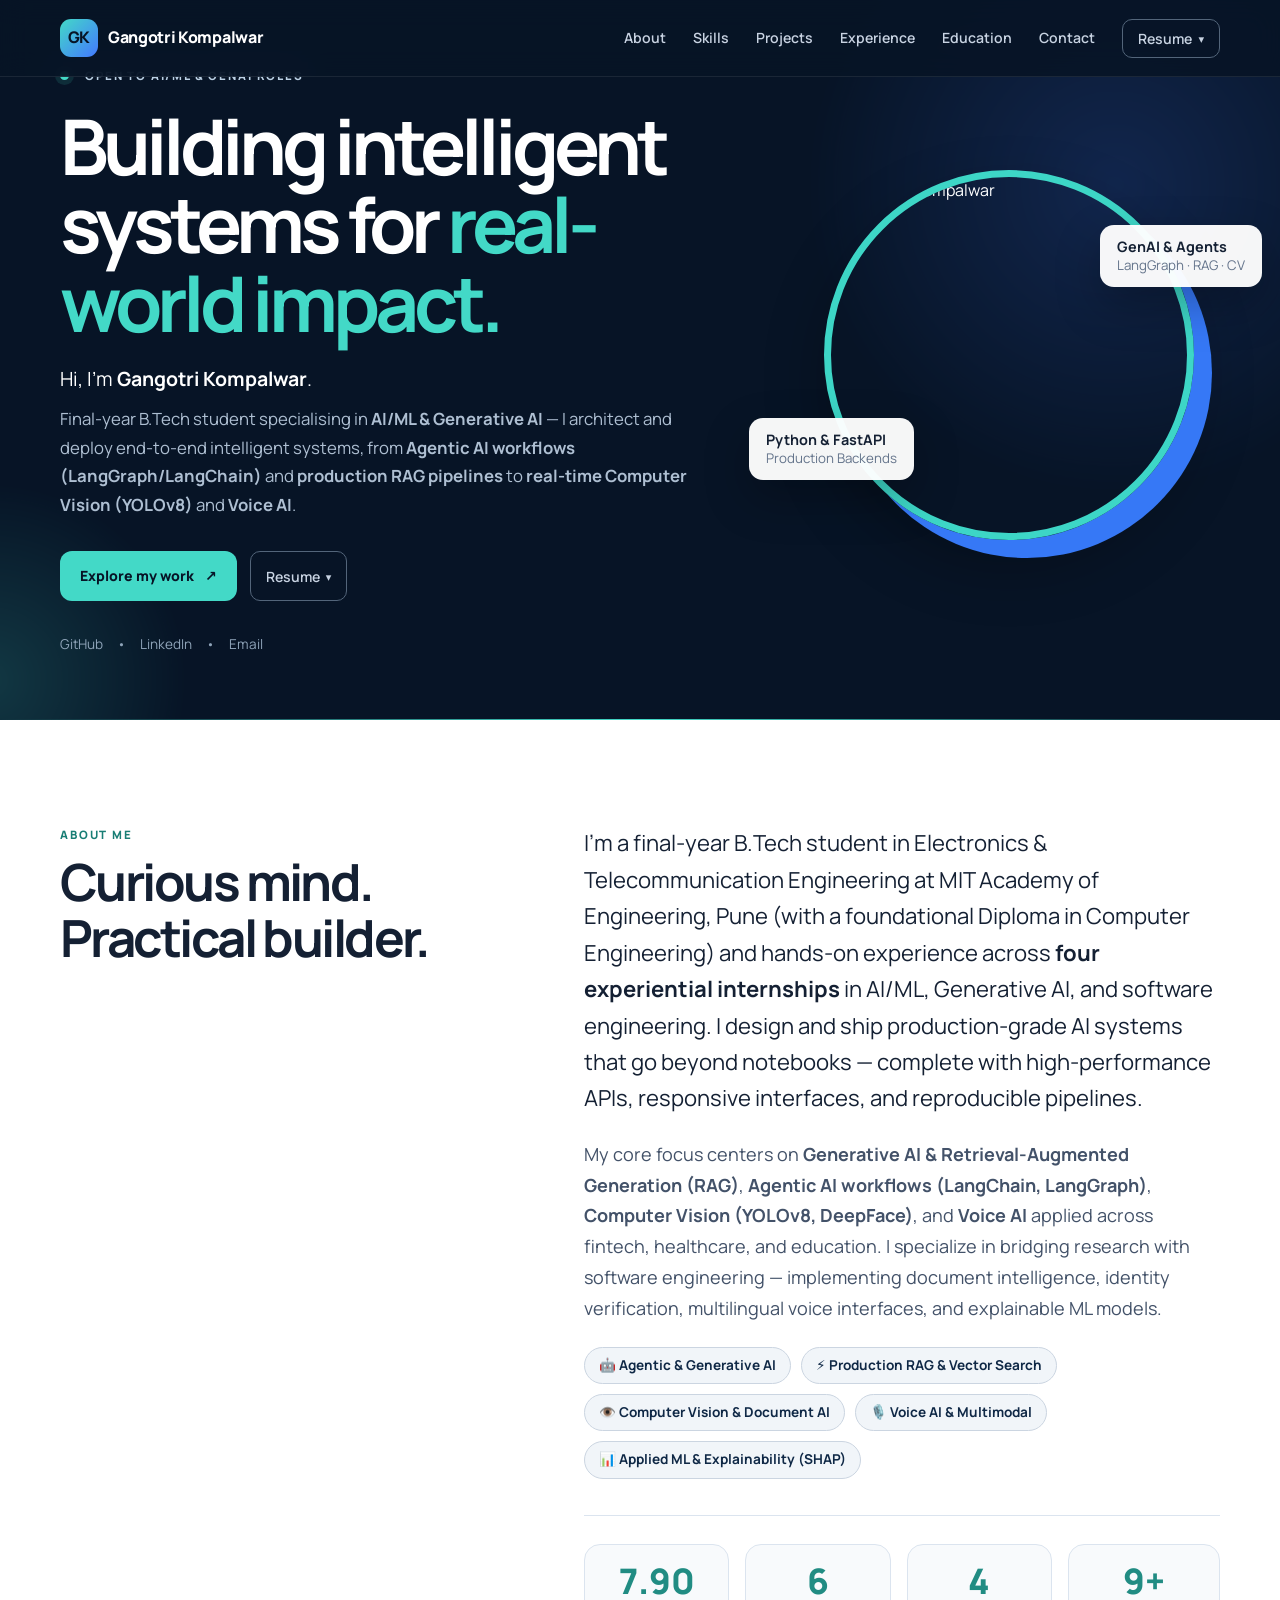
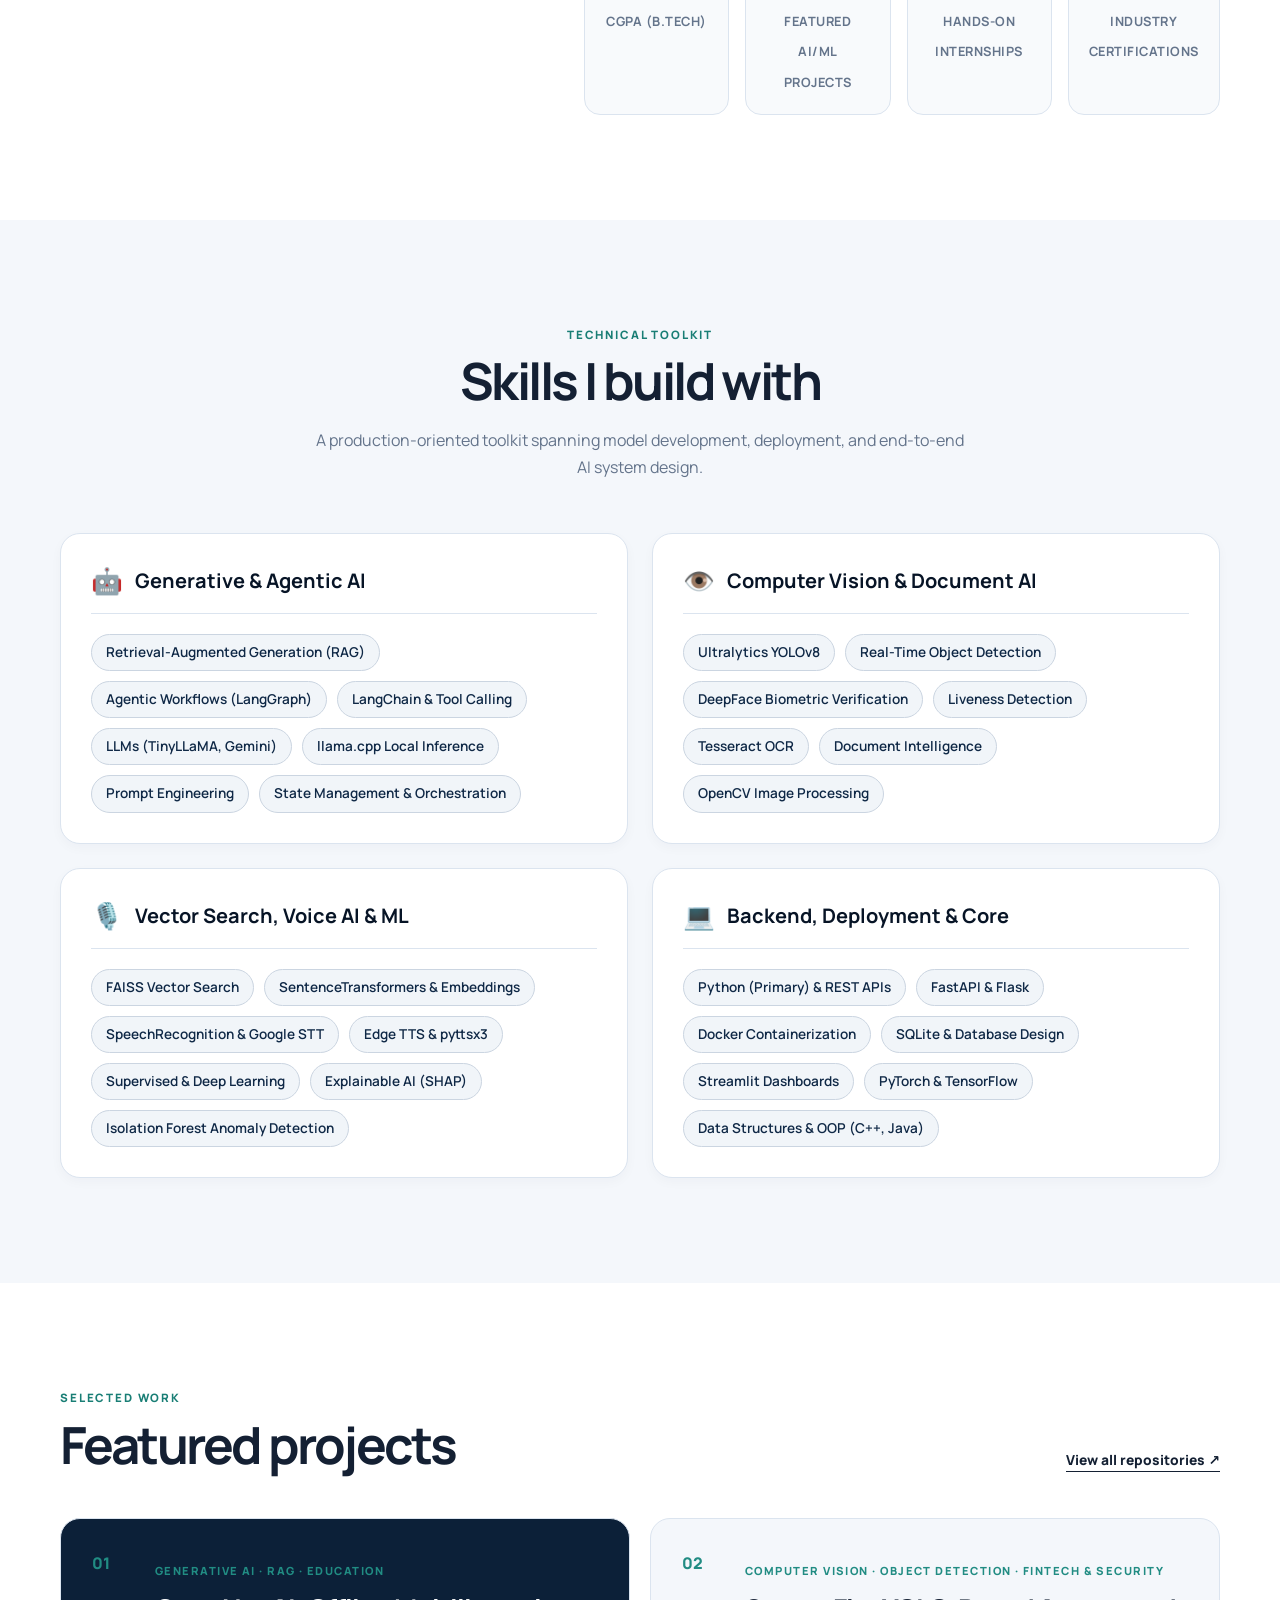
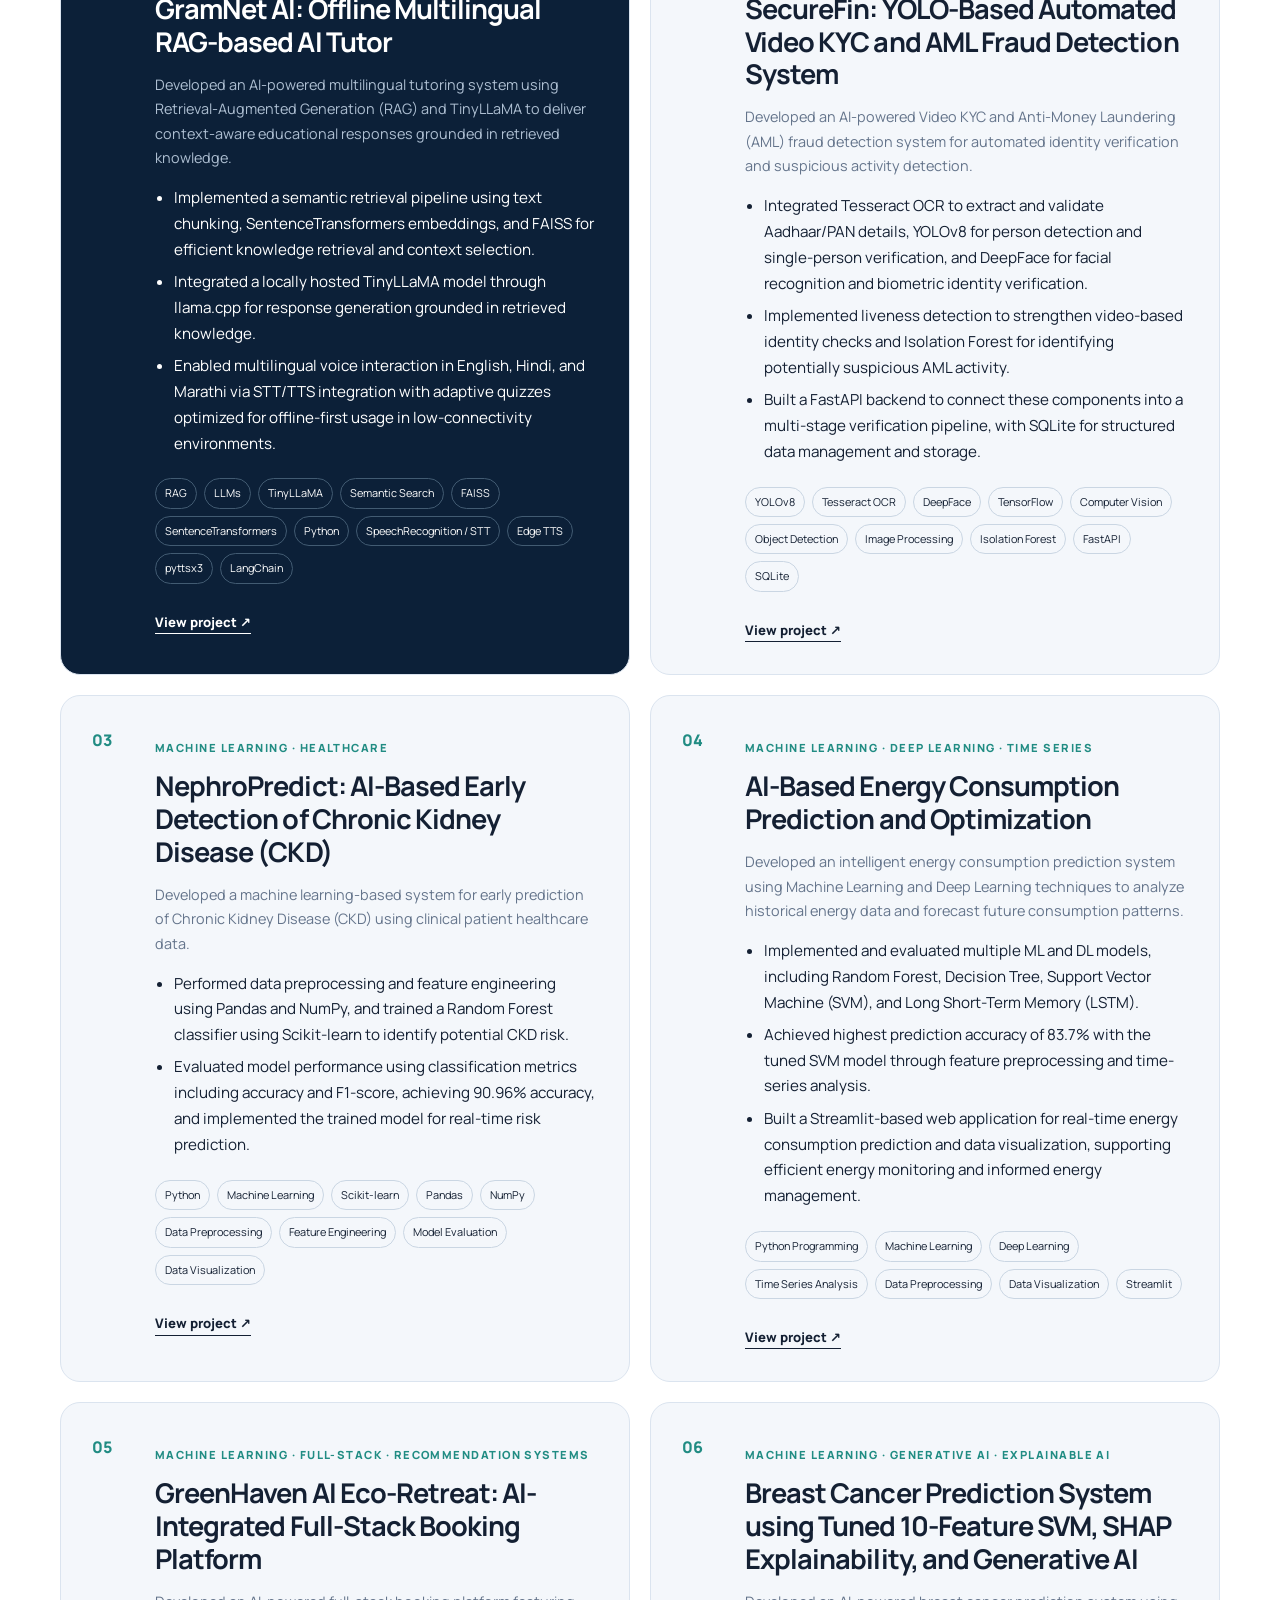
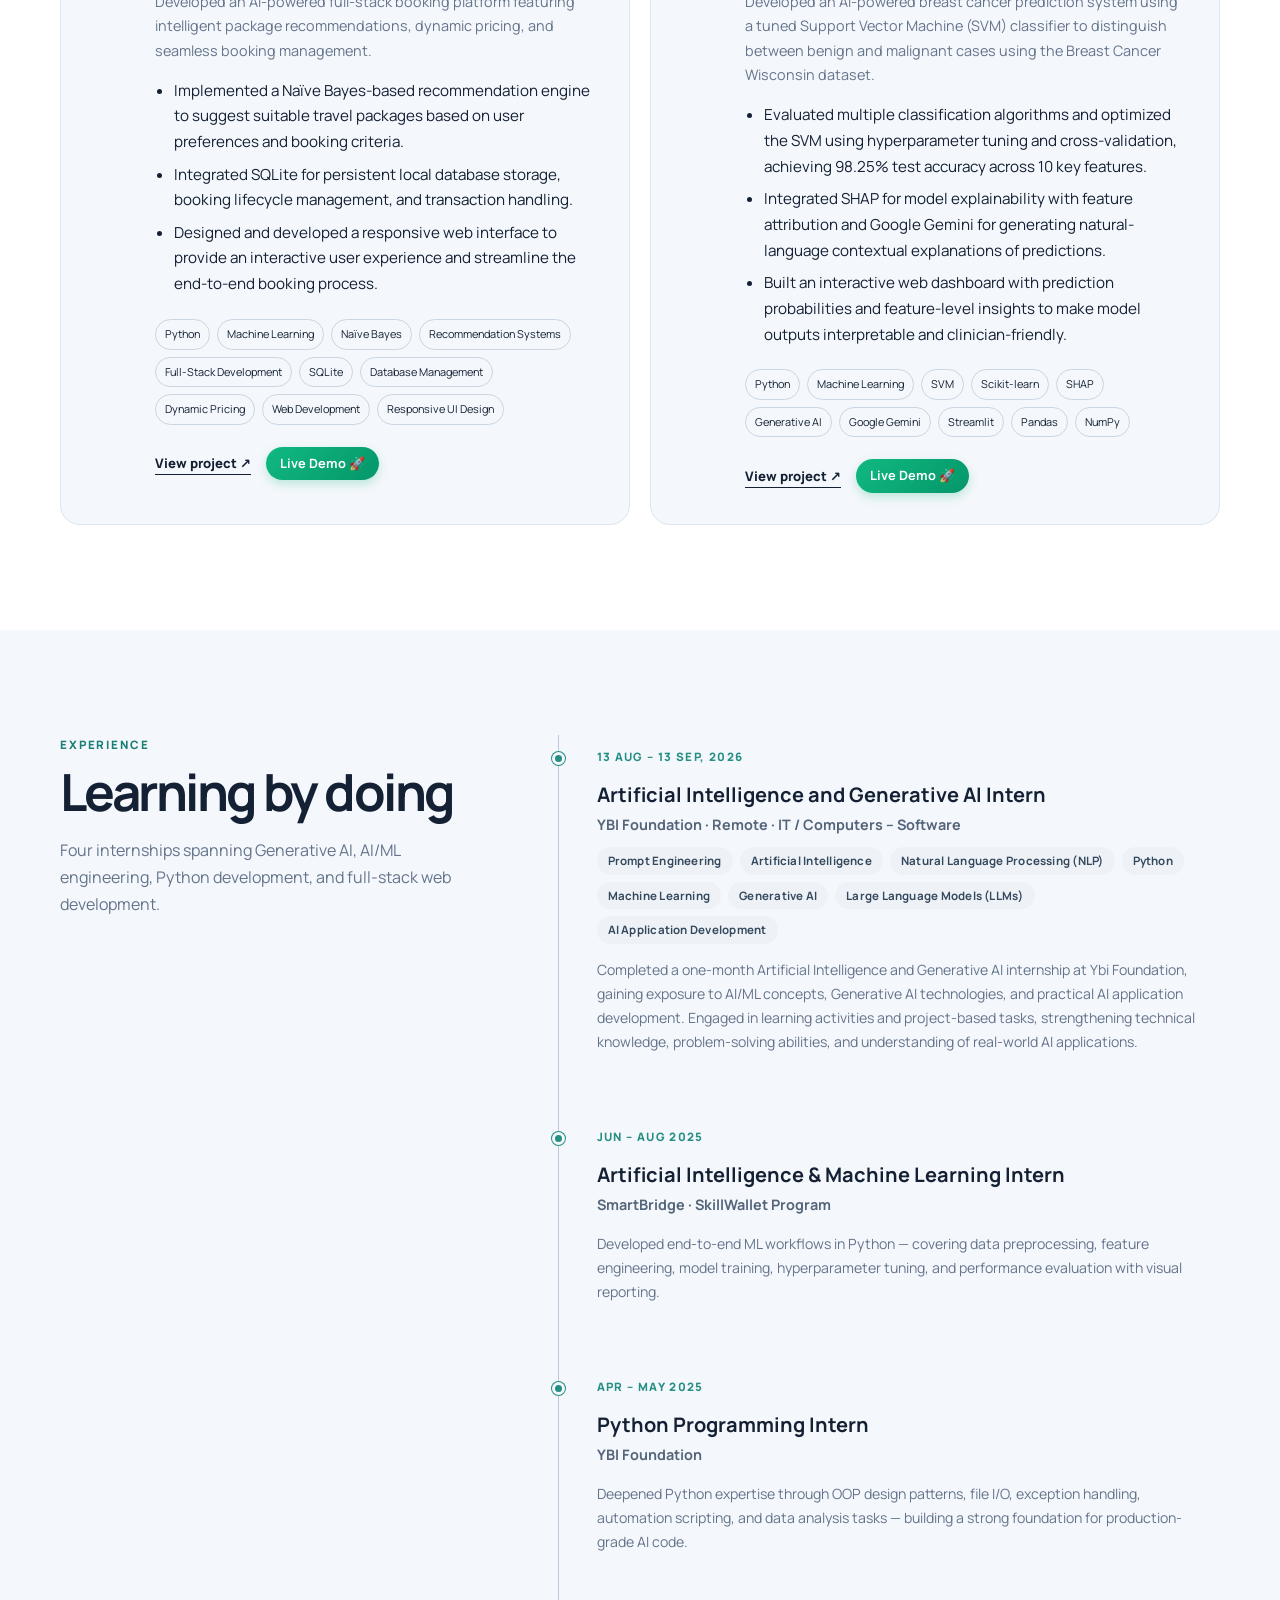
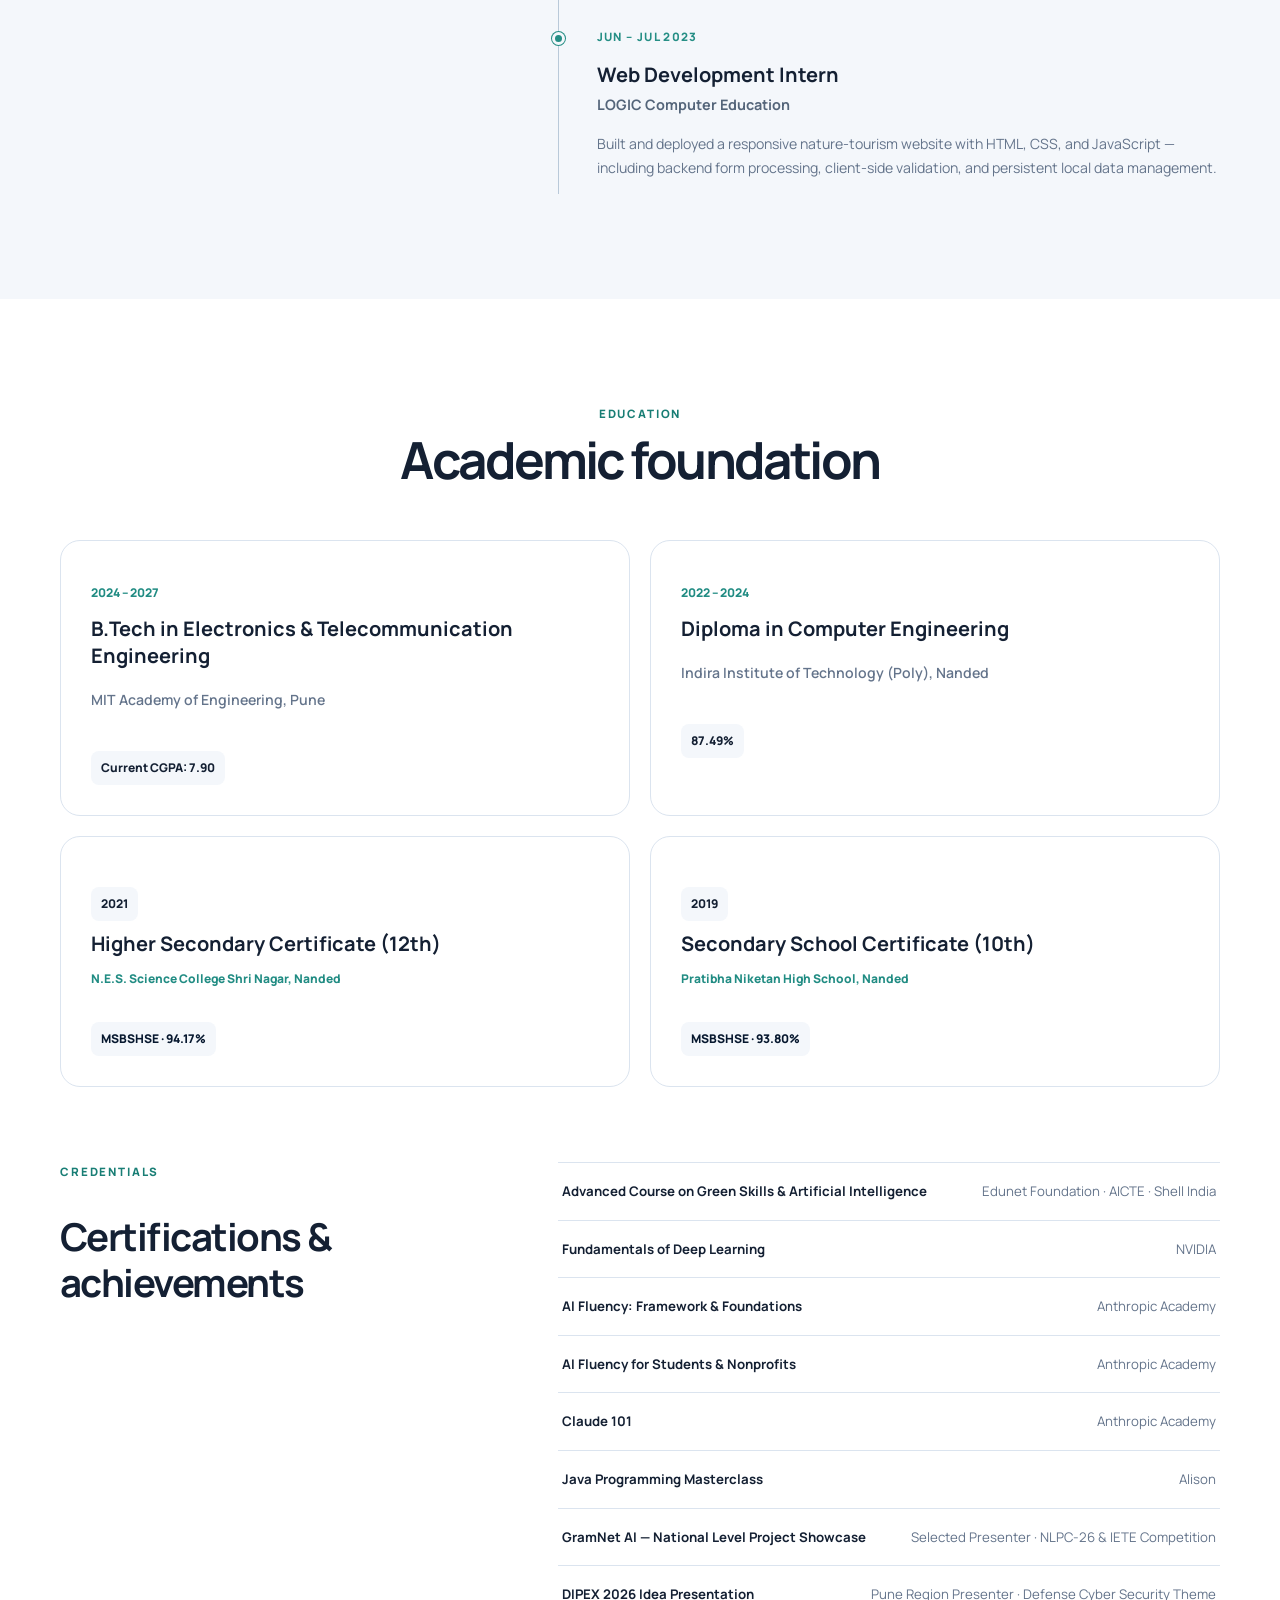
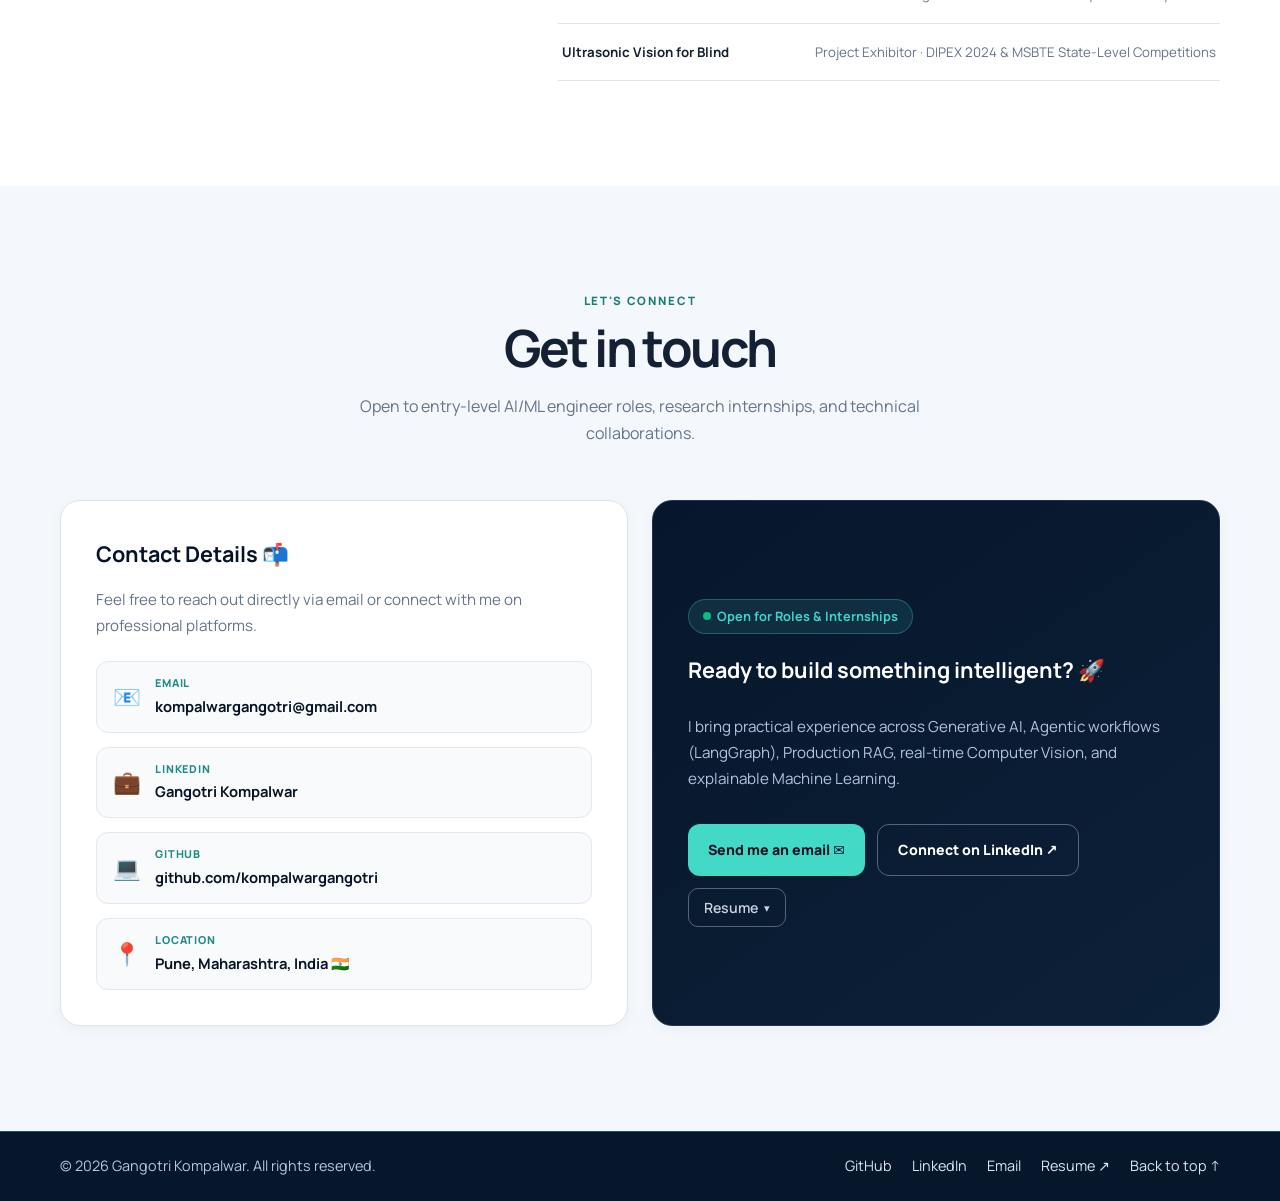
==== commit f5a45596: "Unify resume buttons across site into single Resume option with dropdown and modal for ATS and POD f" ====
--- a/index.html
+++ b/index.html
@@ -25,7 +25,7 @@
   <link rel="preconnect" href="https://fonts.googleapis.com">
   <link rel="preconnect" href="https://fonts.gstatic.com" crossorigin>
   <link href="https://fonts.googleapis.com/css2?family=Manrope:wght@400;500;600;700;800&display=swap" rel="stylesheet">
-  <link rel="stylesheet" href="assets/css/style.css?v=6">
+  <link rel="stylesheet" href="assets/css/style.css?v=7">
   <script defer src="assets/js/script.js"></script>
 </head>
 
@@ -39,18 +39,24 @@
       <div class="nav-links">
         <a href="#about">About</a><a href="#skills">Skills</a><a href="#projects">Projects</a><a
           href="#experience">Experience</a><a href="#education">Education</a><a href="#contact">Contact</a>
-        <div class="nav-resume-group">
+        <div class="resume-dropdown-group nav-resume-group">
           <button class="nav-cta resume-dropdown-trigger" type="button" aria-expanded="false" aria-haspopup="true"
             id="nav-resume-btn">Resume <span class="dropdown-arrow">▾</span></button>
           <div class="resume-dropdown-menu" id="resume-dropdown" aria-label="Resume options">
             <a href="assets/documents/Gangotri_Kompalwar_ATS_Resume.pdf" target="_blank" rel="noopener">
               <span class="resume-badge">ATS</span>
-              <span>ATS Resume</span>
+              <div class="resume-menu-info">
+                <strong>ATS Resume</strong>
+                <small>Scanner-friendly</small>
+              </div>
               <span class="resume-ext">↗</span>
             </a>
             <a href="assets/documents/Gangotri_Kompalwar_POD_Resume.pdf" target="_blank" rel="noopener">
               <span class="resume-badge">POD</span>
-              <span>POD Resume</span>
+              <div class="resume-menu-info">
+                <strong>POD Resume</strong>
+                <small>Print-on-demand</small>
+              </div>
               <span class="resume-ext">↗</span>
             </a>
           </div>
@@ -71,10 +77,29 @@
           <p class="hero-summary">Final-year B.Tech student specialising in <strong>AI/ML &amp; Generative AI</strong> — I architect and deploy end-to-end intelligent systems, from <strong>Agentic AI workflows (LangGraph/LangChain)</strong> and <strong>production RAG pipelines</strong> to <strong>real-time Computer Vision (YOLOv8)</strong> and <strong>Voice AI</strong>.</p>
           <div class="hero-actions">
             <a class="button primary" href="#projects">Explore my work <span>↗</span></a>
-            <a class="button secondary" href="assets/documents/Gangotri_Kompalwar_ATS_Resume.pdf" target="_blank"
-              rel="noopener">📄 ATS Resume ↗</a>
-            <a class="button secondary" href="assets/documents/Gangotri_Kompalwar_POD_Resume.pdf" target="_blank"
-              rel="noopener">📑 POD Resume ↗</a>
+            <div class="resume-dropdown-group">
+              <button class="button secondary resume-dropdown-trigger" type="button" aria-expanded="false" aria-haspopup="true">
+                Resume <span class="dropdown-arrow">▾</span>
+              </button>
+              <div class="resume-dropdown-menu" aria-label="Resume options">
+                <a href="assets/documents/Gangotri_Kompalwar_ATS_Resume.pdf" target="_blank" rel="noopener">
+                  <span class="resume-badge">ATS</span>
+                  <div class="resume-menu-info">
+                    <strong>ATS Resume</strong>
+                    <small>Scanner-friendly format</small>
+                  </div>
+                  <span class="resume-ext">↗</span>
+                </a>
+                <a href="assets/documents/Gangotri_Kompalwar_POD_Resume.pdf" target="_blank" rel="noopener">
+                  <span class="resume-badge">POD</span>
+                  <div class="resume-menu-info">
+                    <strong>POD Resume</strong>
+                    <small>Print-on-demand format</small>
+                  </div>
+                  <span class="resume-ext">↗</span>
+                </a>
+              </div>
+            </div>
           </div>
           <div class="social-row">
             <a href="https://github.com/kompalwargangotri" target="_blank" rel="noopener" aria-label="GitHub">GitHub</a>
@@ -516,10 +541,29 @@
               <a class="button primary" href="mailto:kompalwargangotri@gmail.com">Send me an email ✉️</a>
               <a class="button secondary" href="https://www.linkedin.com/in/gangotri-kompalwar-4635b9359"
                 target="_blank" rel="noopener">Connect on LinkedIn ↗</a>
-              <a class="button secondary" href="assets/documents/Gangotri_Kompalwar_ATS_Resume.pdf" target="_blank"
-                rel="noopener">📄 ATS Resume ↗</a>
-              <a class="button secondary" href="assets/documents/Gangotri_Kompalwar_POD_Resume.pdf" target="_blank"
-                rel="noopener">📑 POD Resume ↗</a>
+              <div class="resume-dropdown-group">
+                <button class="button secondary resume-dropdown-trigger" type="button" aria-expanded="false" aria-haspopup="true">
+                  Resume <span class="dropdown-arrow">▾</span>
+                </button>
+                <div class="resume-dropdown-menu" aria-label="Resume options">
+                  <a href="assets/documents/Gangotri_Kompalwar_ATS_Resume.pdf" target="_blank" rel="noopener">
+                    <span class="resume-badge">ATS</span>
+                    <div class="resume-menu-info">
+                      <strong>ATS Resume</strong>
+                      <small>Scanner-friendly</small>
+                    </div>
+                    <span class="resume-ext">↗</span>
+                  </a>
+                  <a href="assets/documents/Gangotri_Kompalwar_POD_Resume.pdf" target="_blank" rel="noopener">
+                    <span class="resume-badge">POD</span>
+                    <div class="resume-menu-info">
+                      <strong>POD Resume</strong>
+                      <small>Print-on-demand</small>
+                    </div>
+                    <span class="resume-ext">↗</span>
+                  </a>
+                </div>
+              </div>
             </div>
           </div>
         </div>
@@ -535,12 +579,42 @@
         <a href="https://www.linkedin.com/in/gangotri-kompalwar-4635b9359" target="_blank"
           rel="noopener noreferrer">LinkedIn</a>
         <a href="mailto:kompalwargangotri@gmail.com">Email</a>
-        <a href="assets/documents/Gangotri_Kompalwar_ATS_Resume.pdf" target="_blank" rel="noopener">ATS Resume</a>
-        <a href="assets/documents/Gangotri_Kompalwar_POD_Resume.pdf" target="_blank" rel="noopener">POD Resume</a>
+        <a href="#resume-modal" class="resume-modal-trigger">Resume ↗</a>
         <a href="#home">Back to top ↑</a>
       </nav>
     </div>
   </footer>
+
+  <!-- Universal Resume Modal -->
+  <div id="resume-modal" class="resume-modal" aria-hidden="true" role="dialog" aria-modal="true" aria-labelledby="resume-modal-title">
+    <div class="resume-modal-backdrop"></div>
+    <div class="resume-modal-card">
+      <button class="resume-modal-close" type="button" aria-label="Close modal">&times;</button>
+      <div class="resume-modal-header">
+        <span class="resume-modal-icon">📄</span>
+        <h3 id="resume-modal-title">Select Resume Format</h3>
+        <p>Choose the format that best fits your review process:</p>
+      </div>
+      <div class="resume-modal-options">
+        <a href="assets/documents/Gangotri_Kompalwar_ATS_Resume.pdf" target="_blank" rel="noopener" class="resume-modal-option">
+          <div class="option-badge">ATS</div>
+          <div class="option-info">
+            <strong>ATS-Friendly Resume</strong>
+            <small>Optimized for Applicant Tracking Systems &amp; fast screening</small>
+          </div>
+          <span class="option-arrow">↗</span>
+        </a>
+        <a href="assets/documents/Gangotri_Kompalwar_POD_Resume.pdf" target="_blank" rel="noopener" class="resume-modal-option">
+          <div class="option-badge">POD</div>
+          <div class="option-info">
+            <strong>POD Designed Resume</strong>
+            <small>Print-on-demand styled format with comprehensive presentation</small>
+          </div>
+          <span class="option-arrow">↗</span>
+        </a>
+      </div>
+    </div>
+  </div>
 </body>
 
 </html>
--- a/assets/css/style.css
+++ b/assets/css/style.css
@@ -1310,10 +1310,15 @@
   }
 }
 
-/* Navigation Resume Dropdown & Action Links */
-.nav-resume-group {
+/* Universal Resume Dropdown & Modal System */
+.resume-dropdown-group {
   position: relative;
   display: inline-flex;
+}
+
+.resume-dropdown-group .button {
+  cursor: pointer;
+  font-family: inherit;
 }
 
 .resume-dropdown-trigger {
@@ -1334,7 +1339,7 @@
 }
 
 .resume-dropdown-trigger:hover,
-.nav-resume-group:hover .resume-dropdown-trigger,
+.resume-dropdown-group:hover .resume-dropdown-trigger,
 .resume-dropdown-trigger[aria-expanded="true"] {
   color: #fff;
   border-color: var(--aqua);
@@ -1347,7 +1352,7 @@
   display: inline-block;
 }
 
-.nav-resume-group:hover .dropdown-arrow,
+.resume-dropdown-group:hover .dropdown-arrow,
 .resume-dropdown-trigger[aria-expanded="true"] .dropdown-arrow {
   transform: rotate(180deg);
 }
@@ -1355,21 +1360,27 @@
 .resume-dropdown-menu {
   position: absolute;
   top: calc(100% + 10px);
-  right: 0;
-  min-width: 200px;
+  left: 0;
+  min-width: 230px;
   background: #0d1f35;
   border: 1px solid rgba(67, 217, 199, 0.3);
-  border-radius: 12px;
+  border-radius: 14px;
   padding: 8px;
-  box-shadow: 0 16px 36px rgba(0, 0, 0, 0.5);
+  box-shadow: 0 18px 40px rgba(0, 0, 0, 0.6);
   display: none;
   flex-direction: column;
-  gap: 4px;
+  gap: 6px;
   z-index: 100;
-}
-
-.nav-resume-group:hover .resume-dropdown-menu,
-.nav-resume-group:focus-within .resume-dropdown-menu,
+  text-align: left;
+}
+
+.nav-resume-group .resume-dropdown-menu {
+  left: auto;
+  right: 0;
+}
+
+.resume-dropdown-group:hover .resume-dropdown-menu,
+.resume-dropdown-group:focus-within .resume-dropdown-menu,
 .resume-dropdown-menu.open {
   display: flex;
 }
@@ -1377,19 +1388,37 @@
 .resume-dropdown-menu a {
   display: flex;
   align-items: center;
-  gap: 8px;
-  padding: 9px 12px;
-  border-radius: 8px;
+  gap: 10px;
+  padding: 10px 12px;
+  border-radius: 10px;
   color: #dbe4ef;
   font-size: 0.85rem;
   font-weight: 600;
   transition: all 0.2s ease;
+  background: rgba(255, 255, 255, 0.02);
 }
 
 .resume-dropdown-menu a:hover {
-  background: rgba(67, 217, 199, 0.12);
+  background: rgba(67, 217, 199, 0.14);
   color: var(--aqua);
-  padding-left: 14px;
+  padding-left: 15px;
+}
+
+.resume-dropdown-menu a .resume-menu-info {
+  display: flex;
+  flex-direction: column;
+  line-height: 1.25;
+}
+
+.resume-dropdown-menu a .resume-menu-info strong {
+  font-size: 0.86rem;
+  color: #fff;
+}
+
+.resume-dropdown-menu a .resume-menu-info small {
+  font-size: 0.72rem;
+  color: #94a3b8;
+  font-weight: 500;
 }
 
 .resume-badge {
@@ -1397,15 +1426,17 @@
   font-weight: 800;
   background: rgba(67, 217, 199, 0.18);
   color: var(--aqua);
-  padding: 2px 6px;
+  padding: 3px 6px;
   border-radius: 5px;
   letter-spacing: 0.04em;
+  flex-shrink: 0;
 }
 
 .resume-ext {
   margin-left: auto;
   font-size: 0.8rem;
   opacity: 0.7;
+  flex-shrink: 0;
 }
 
 .secondary:hover {
@@ -1414,18 +1445,164 @@
   background: rgba(67, 217, 199, 0.06);
 }
 
+/* Universal Resume Modal */
+.resume-modal {
+  position: fixed;
+  inset: 0;
+  z-index: 2000;
+  display: none;
+  align-items: center;
+  justify-content: center;
+  padding: 20px;
+}
+
+.resume-modal.active {
+  display: flex;
+}
+
+.resume-modal-backdrop {
+  position: absolute;
+  inset: 0;
+  background: rgba(7, 20, 38, 0.8);
+  backdrop-filter: blur(8px);
+}
+
+.resume-modal-card {
+  position: relative;
+  background: #0d1f35;
+  border: 1px solid rgba(67, 217, 199, 0.35);
+  border-radius: 20px;
+  padding: 32px 28px;
+  max-width: 440px;
+  width: 100%;
+  box-shadow: 0 25px 60px rgba(0, 0, 0, 0.65);
+  z-index: 1;
+  animation: modalScaleIn 0.22s ease-out;
+}
+
+@keyframes modalScaleIn {
+  from {
+    opacity: 0;
+    transform: scale(0.92);
+  }
+  to {
+    opacity: 1;
+    transform: scale(1);
+  }
+}
+
+.resume-modal-close {
+  position: absolute;
+  top: 14px;
+  right: 16px;
+  background: transparent;
+  border: 0;
+  color: #94a3b8;
+  font-size: 1.8rem;
+  line-height: 1;
+  cursor: pointer;
+  padding: 4px;
+  transition: color 0.2s ease;
+}
+
+.resume-modal-close:hover {
+  color: #fff;
+}
+
+.resume-modal-header {
+  text-align: center;
+  margin-bottom: 22px;
+}
+
+.resume-modal-icon {
+  font-size: 2.2rem;
+  display: block;
+  margin-bottom: 8px;
+}
+
+.resume-modal-header h3 {
+  font-size: 1.35rem;
+  color: #fff;
+  margin: 0 0 6px;
+}
+
+.resume-modal-header p {
+  color: #94a3b8;
+  font-size: 0.88rem;
+  margin: 0;
+}
+
+.resume-modal-options {
+  display: flex;
+  flex-direction: column;
+  gap: 12px;
+}
+
+.resume-modal-option {
+  display: flex;
+  align-items: center;
+  gap: 14px;
+  background: rgba(255, 255, 255, 0.04);
+  border: 1px solid rgba(255, 255, 255, 0.08);
+  border-radius: 14px;
+  padding: 16px 18px;
+  color: #fff;
+  transition: all 0.2s ease;
+  text-decoration: none;
+}
+
+.resume-modal-option:hover {
+  background: rgba(67, 217, 199, 0.12);
+  border-color: var(--aqua);
+  transform: translateY(-2px);
+}
+
+.resume-modal-option .option-badge {
+  font-size: 0.72rem;
+  font-weight: 800;
+  background: rgba(67, 217, 199, 0.2);
+  color: var(--aqua);
+  padding: 6px 10px;
+  border-radius: 8px;
+  letter-spacing: 0.05em;
+  flex-shrink: 0;
+}
+
+.resume-modal-option .option-info {
+  display: flex;
+  flex-direction: column;
+  gap: 2px;
+}
+
+.resume-modal-option .option-info strong {
+  font-size: 0.95rem;
+  color: #fff;
+}
+
+.resume-modal-option .option-info small {
+  font-size: 0.78rem;
+  color: #94a3b8;
+}
+
+.resume-modal-option .option-arrow {
+  margin-left: auto;
+  font-size: 1.1rem;
+  color: var(--aqua);
+  flex-shrink: 0;
+}
+
 @media(max-width:900px) {
   .nav-resume-group {
     width: 100%;
     flex-direction: column;
   }
 
-  .resume-dropdown-trigger {
+  .nav-resume-group .resume-dropdown-trigger {
     width: 100%;
     justify-content: space-between;
   }
 
-  .resume-dropdown-menu {
+  .nav-resume-group .resume-dropdown-menu {
     position: static;
     min-width: 100%;
     margin-top: 6px;
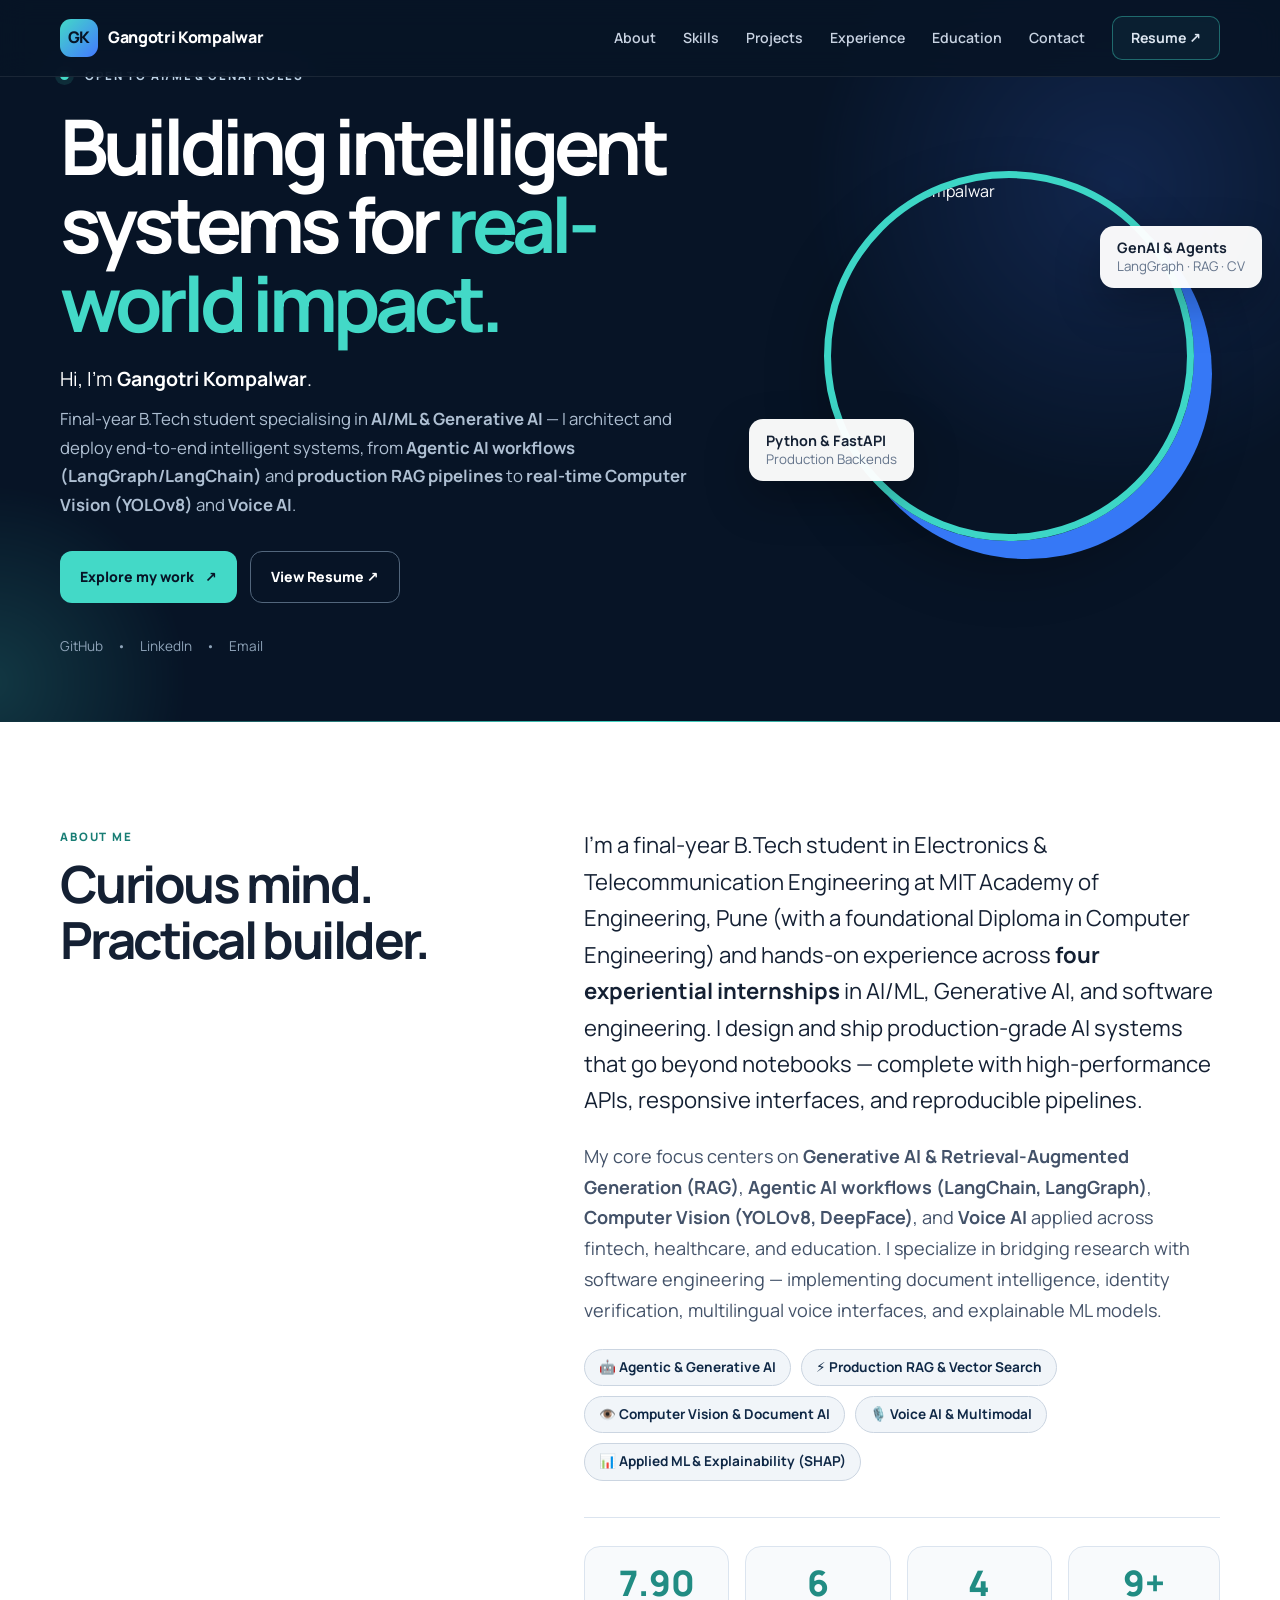
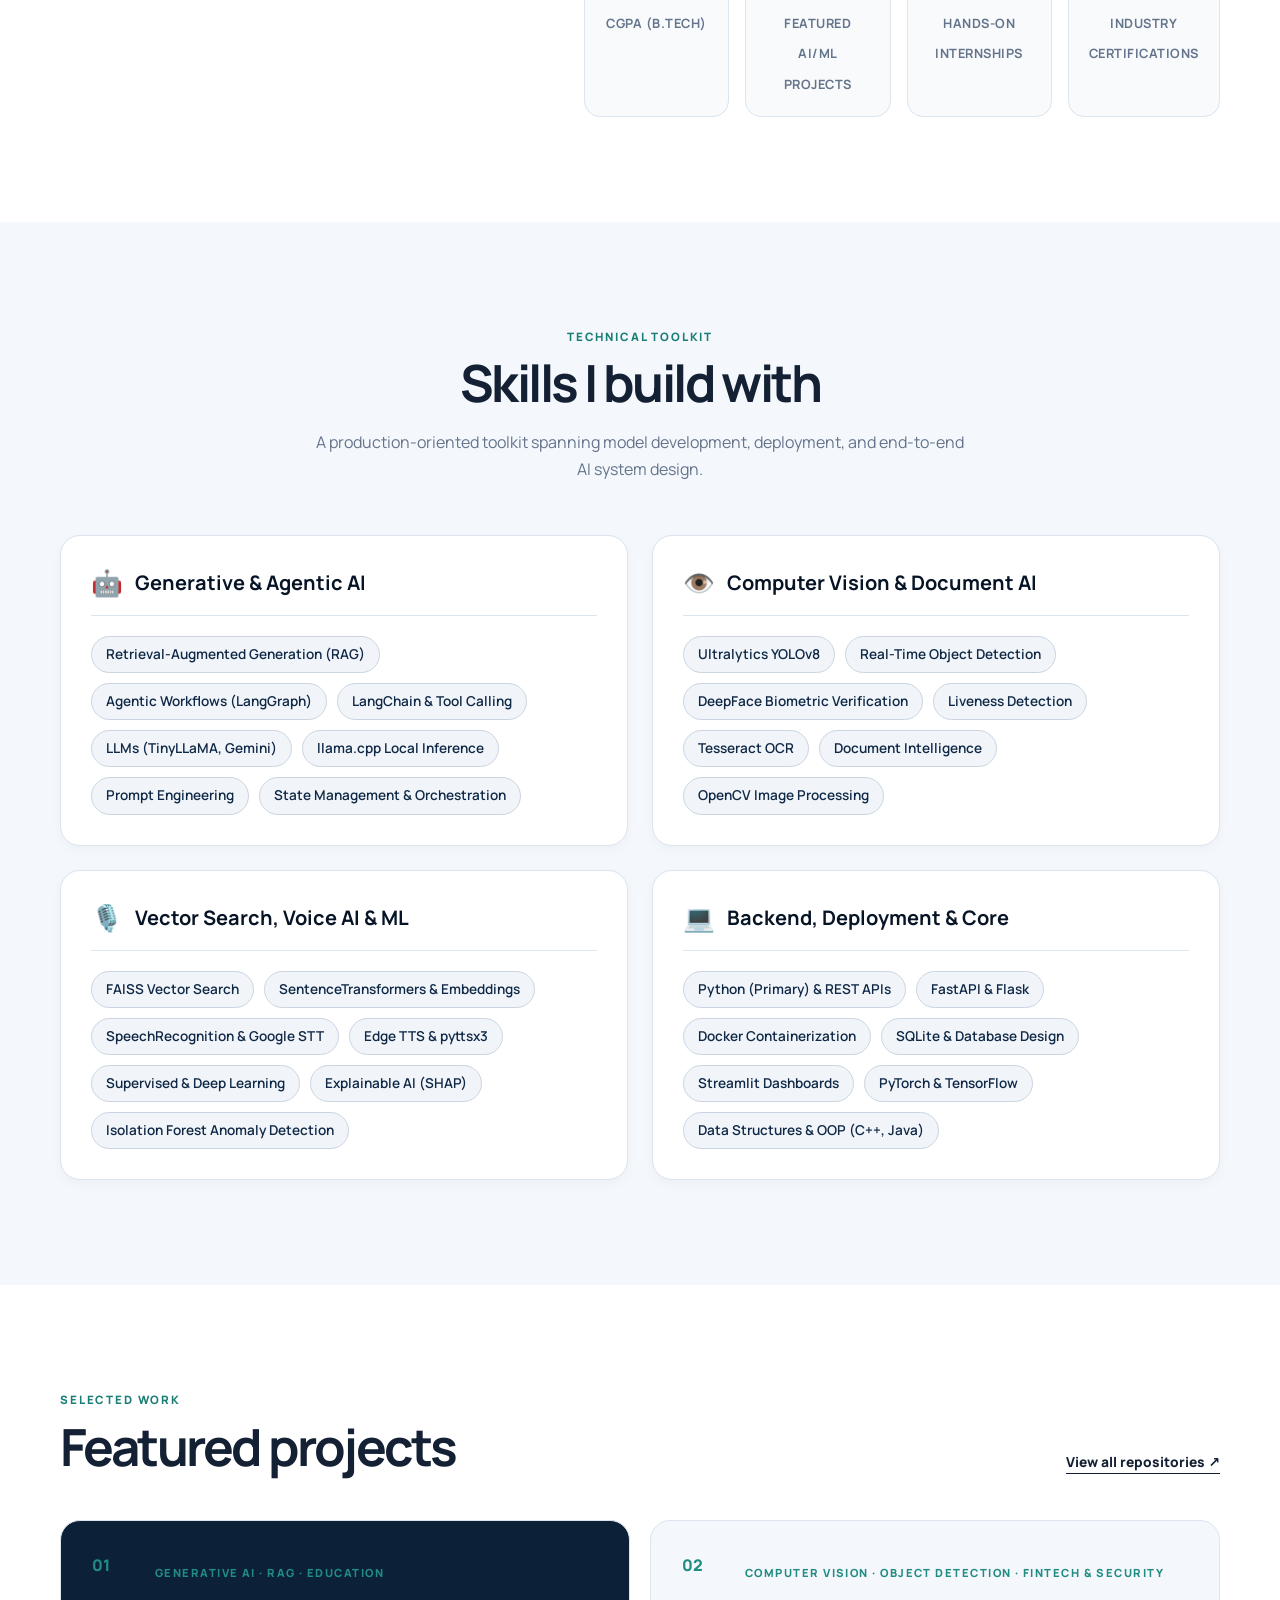
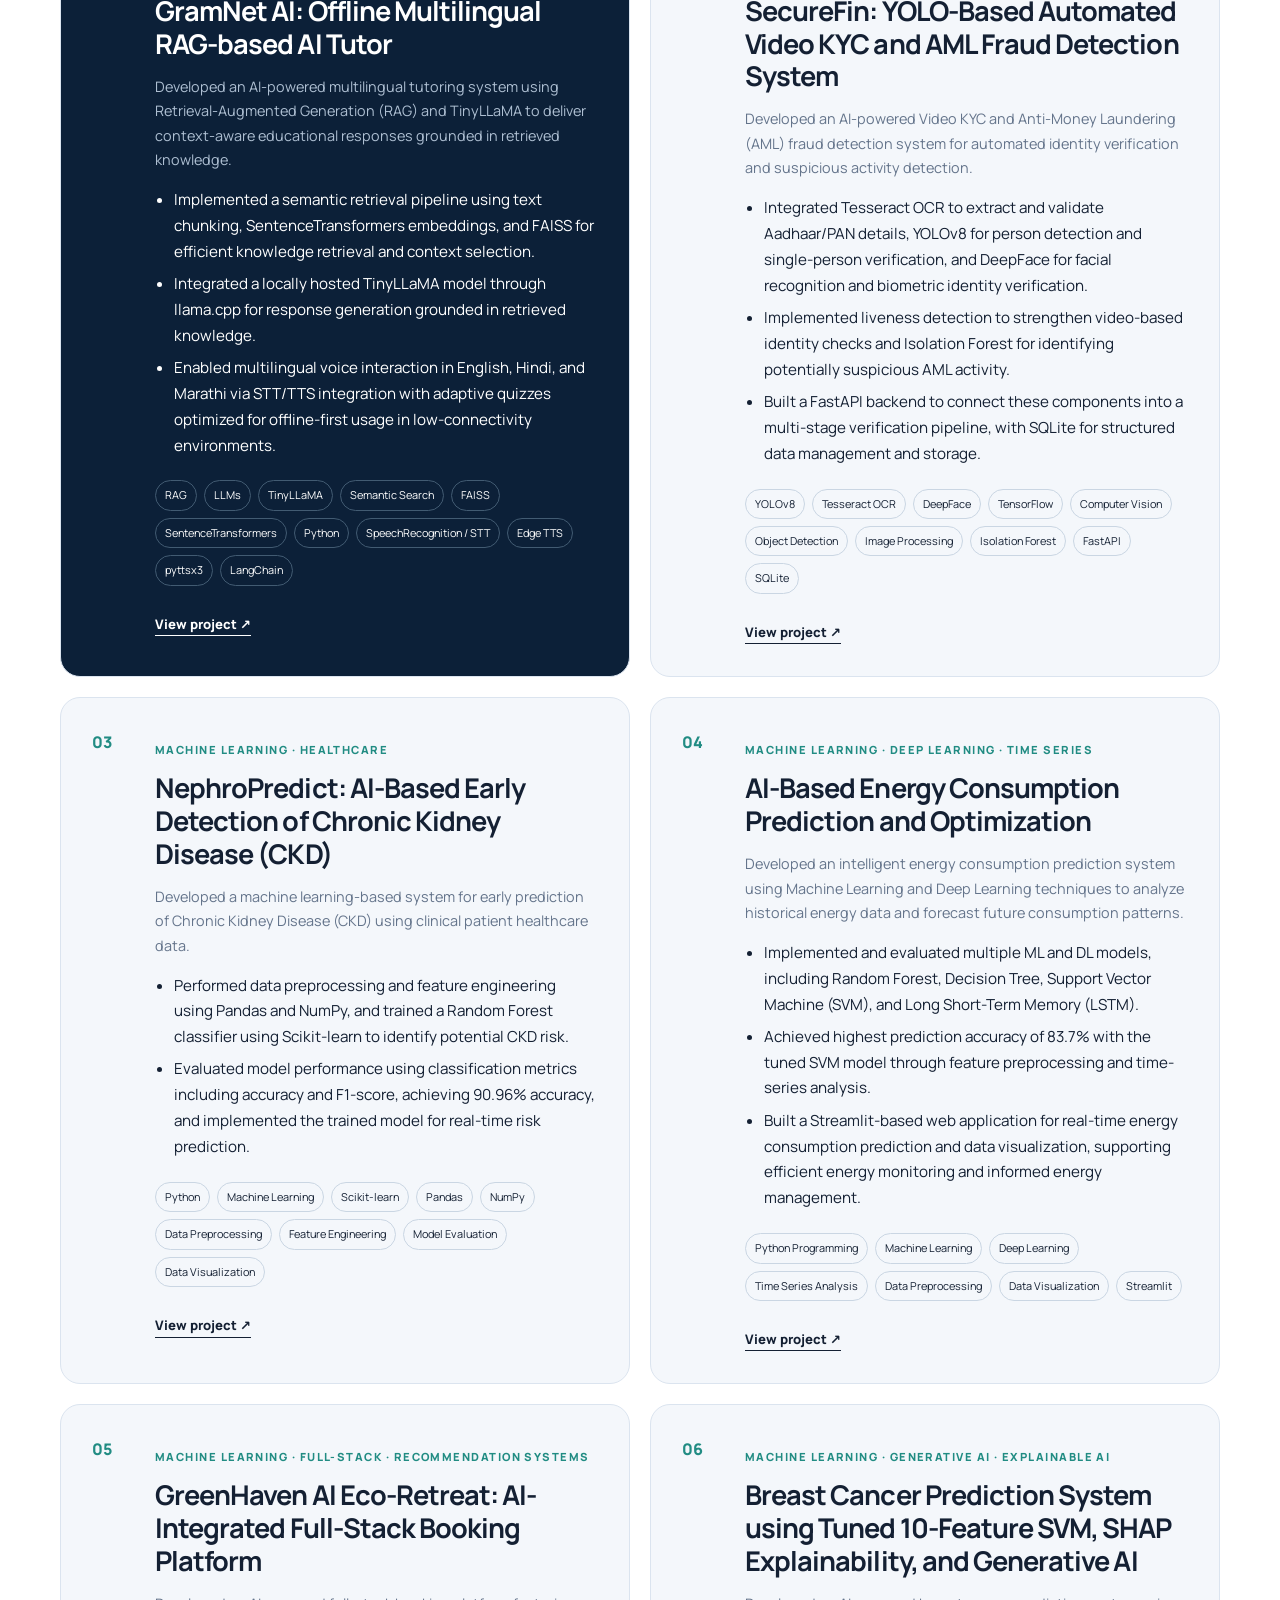
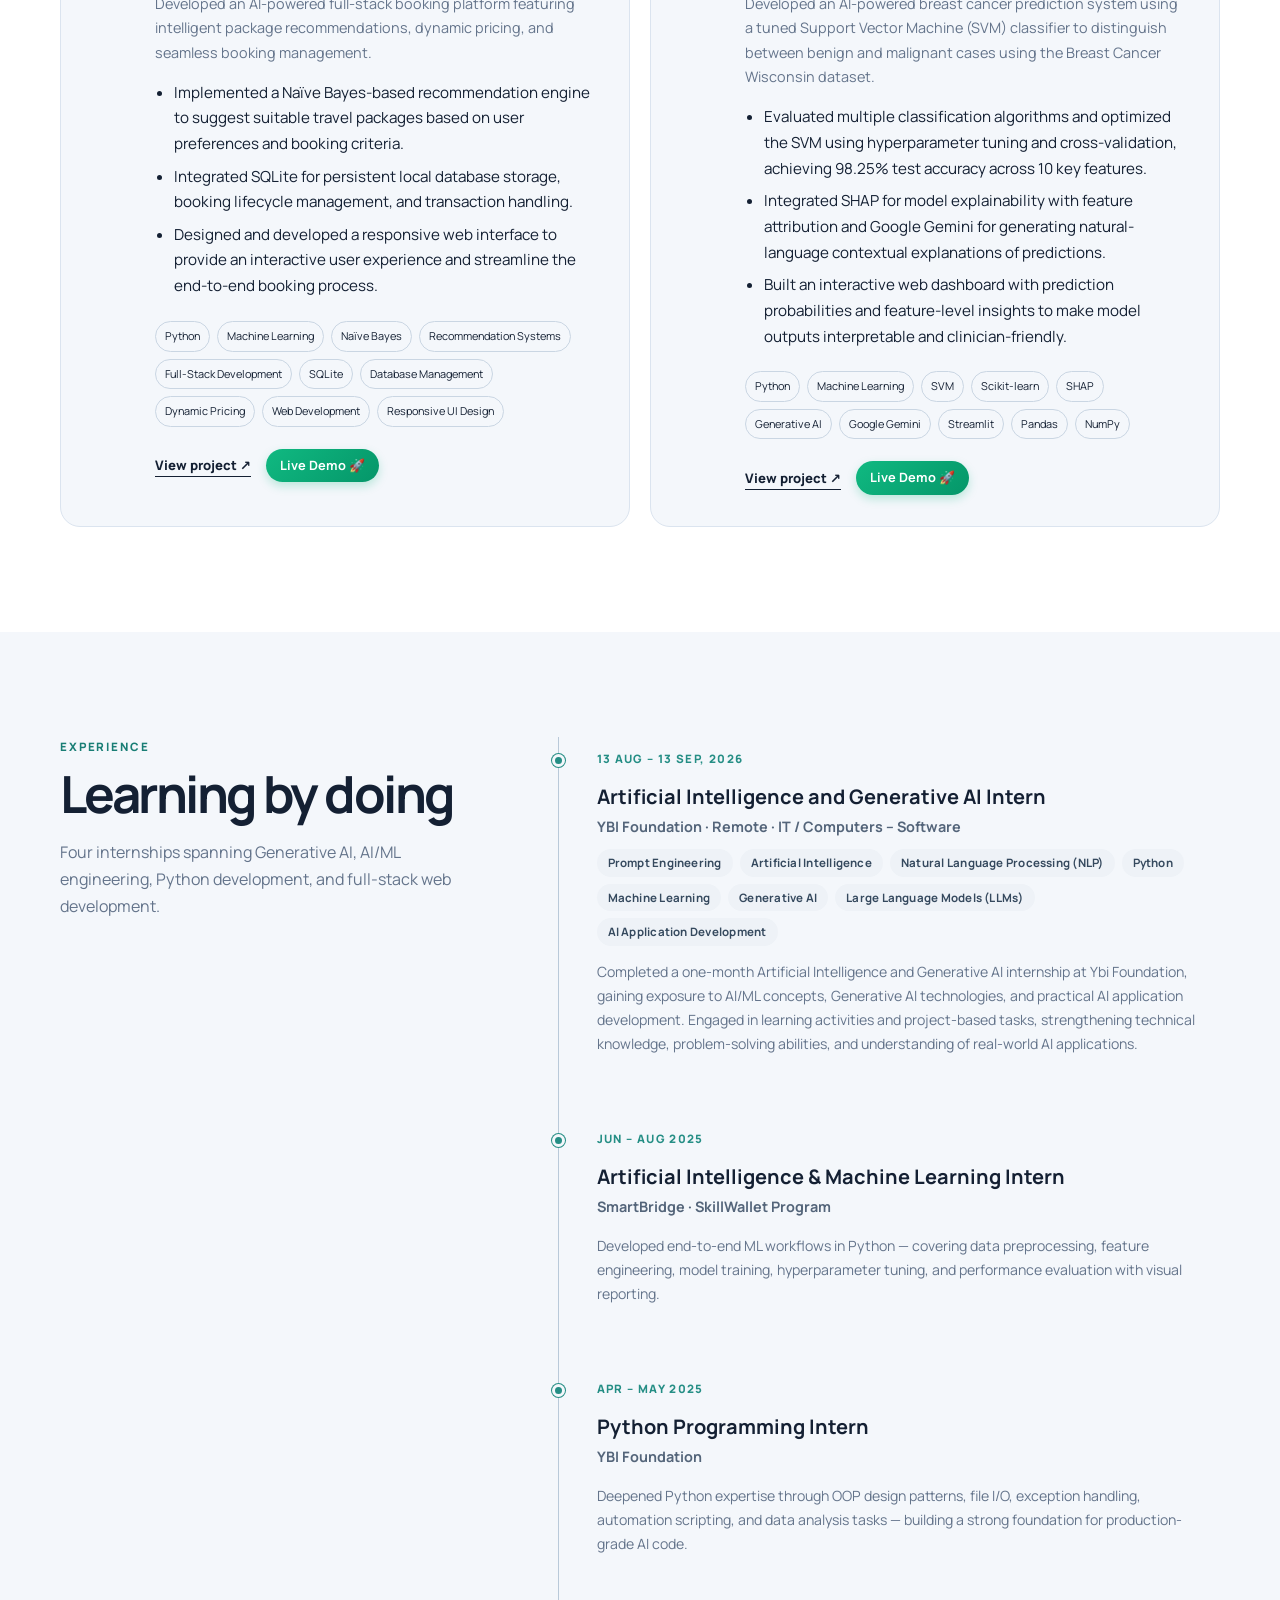
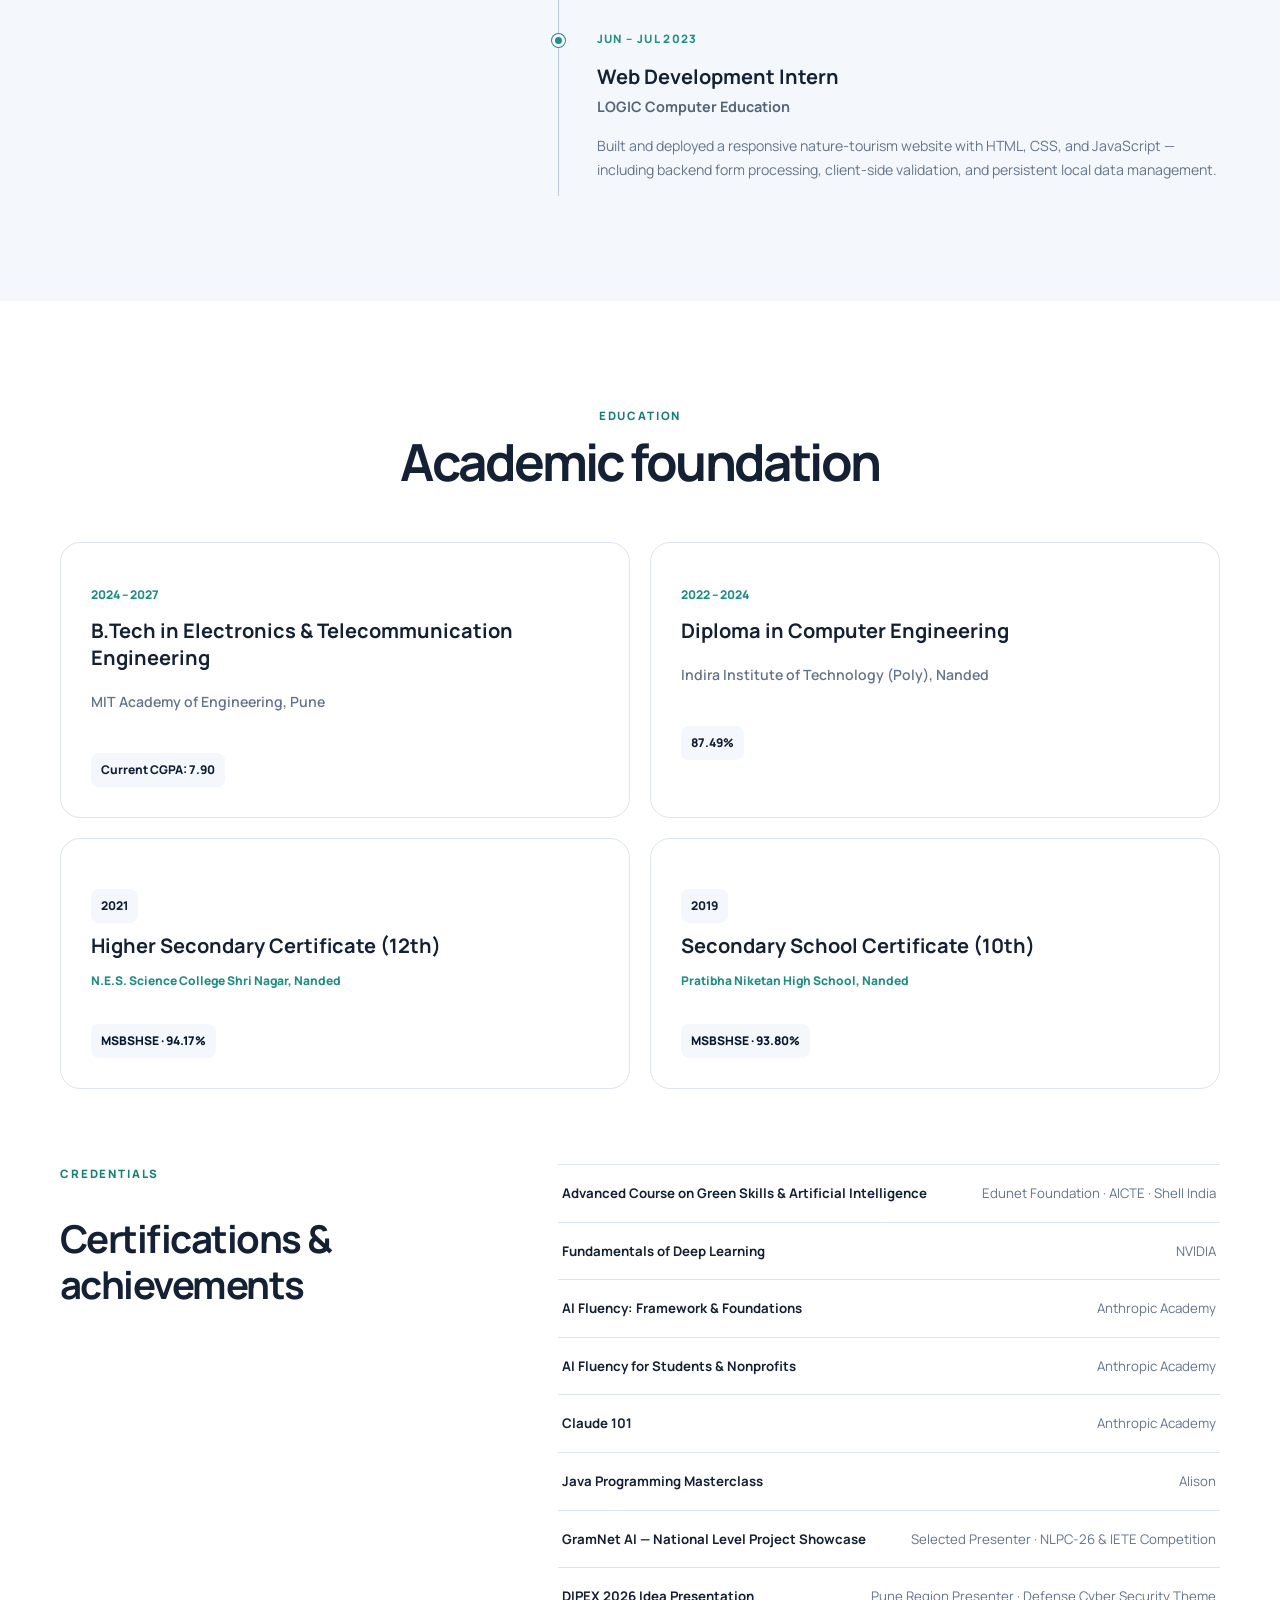
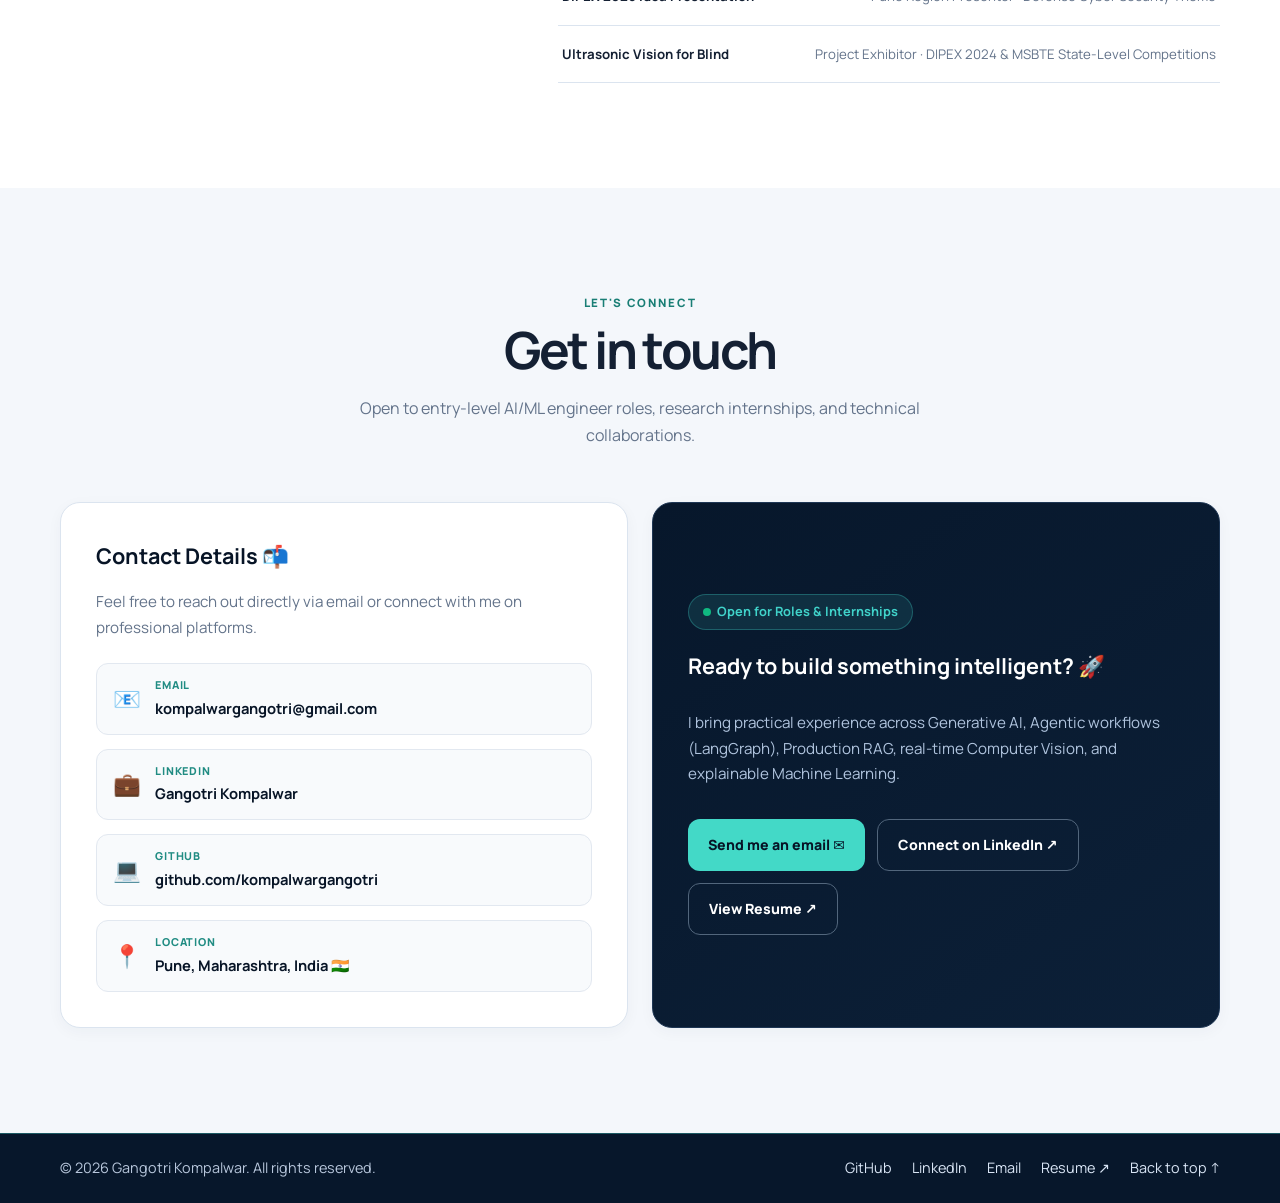
==== commit d58112ba: "Streamline resume access: open POD resume viewer first with top-left option for ATS resume, remove d" ====
--- a/index.html
+++ b/index.html
@@ -25,7 +25,7 @@
   <link rel="preconnect" href="https://fonts.googleapis.com">
   <link rel="preconnect" href="https://fonts.gstatic.com" crossorigin>
   <link href="https://fonts.googleapis.com/css2?family=Manrope:wght@400;500;600;700;800&display=swap" rel="stylesheet">
-  <link rel="stylesheet" href="assets/css/style.css?v=7">
+  <link rel="stylesheet" href="assets/css/style.css?v=8">
   <script defer src="assets/js/script.js"></script>
 </head>
 
@@ -39,28 +39,7 @@
       <div class="nav-links">
         <a href="#about">About</a><a href="#skills">Skills</a><a href="#projects">Projects</a><a
           href="#experience">Experience</a><a href="#education">Education</a><a href="#contact">Contact</a>
-        <div class="resume-dropdown-group nav-resume-group">
-          <button class="nav-cta resume-dropdown-trigger" type="button" aria-expanded="false" aria-haspopup="true"
-            id="nav-resume-btn">Resume <span class="dropdown-arrow">▾</span></button>
-          <div class="resume-dropdown-menu" id="resume-dropdown" aria-label="Resume options">
-            <a href="assets/documents/Gangotri_Kompalwar_ATS_Resume.pdf" target="_blank" rel="noopener">
-              <span class="resume-badge">ATS</span>
-              <div class="resume-menu-info">
-                <strong>ATS Resume</strong>
-                <small>Scanner-friendly</small>
-              </div>
-              <span class="resume-ext">↗</span>
-            </a>
-            <a href="assets/documents/Gangotri_Kompalwar_POD_Resume.pdf" target="_blank" rel="noopener">
-              <span class="resume-badge">POD</span>
-              <div class="resume-menu-info">
-                <strong>POD Resume</strong>
-                <small>Print-on-demand</small>
-              </div>
-              <span class="resume-ext">↗</span>
-            </a>
-          </div>
-        </div>
+        <a class="nav-cta" href="resume.html" target="_blank" rel="noopener" id="nav-resume-btn">Resume ↗</a>
       </div>
     </nav>
   </header>
@@ -77,29 +56,7 @@
           <p class="hero-summary">Final-year B.Tech student specialising in <strong>AI/ML &amp; Generative AI</strong> — I architect and deploy end-to-end intelligent systems, from <strong>Agentic AI workflows (LangGraph/LangChain)</strong> and <strong>production RAG pipelines</strong> to <strong>real-time Computer Vision (YOLOv8)</strong> and <strong>Voice AI</strong>.</p>
           <div class="hero-actions">
             <a class="button primary" href="#projects">Explore my work <span>↗</span></a>
-            <div class="resume-dropdown-group">
-              <button class="button secondary resume-dropdown-trigger" type="button" aria-expanded="false" aria-haspopup="true">
-                Resume <span class="dropdown-arrow">▾</span>
-              </button>
-              <div class="resume-dropdown-menu" aria-label="Resume options">
-                <a href="assets/documents/Gangotri_Kompalwar_ATS_Resume.pdf" target="_blank" rel="noopener">
-                  <span class="resume-badge">ATS</span>
-                  <div class="resume-menu-info">
-                    <strong>ATS Resume</strong>
-                    <small>Scanner-friendly format</small>
-                  </div>
-                  <span class="resume-ext">↗</span>
-                </a>
-                <a href="assets/documents/Gangotri_Kompalwar_POD_Resume.pdf" target="_blank" rel="noopener">
-                  <span class="resume-badge">POD</span>
-                  <div class="resume-menu-info">
-                    <strong>POD Resume</strong>
-                    <small>Print-on-demand format</small>
-                  </div>
-                  <span class="resume-ext">↗</span>
-                </a>
-              </div>
-            </div>
+            <a class="button secondary" href="resume.html" target="_blank" rel="noopener">View Resume ↗</a>
           </div>
           <div class="social-row">
             <a href="https://github.com/kompalwargangotri" target="_blank" rel="noopener" aria-label="GitHub">GitHub</a>
@@ -541,29 +498,7 @@
               <a class="button primary" href="mailto:kompalwargangotri@gmail.com">Send me an email ✉️</a>
               <a class="button secondary" href="https://www.linkedin.com/in/gangotri-kompalwar-4635b9359"
                 target="_blank" rel="noopener">Connect on LinkedIn ↗</a>
-              <div class="resume-dropdown-group">
-                <button class="button secondary resume-dropdown-trigger" type="button" aria-expanded="false" aria-haspopup="true">
-                  Resume <span class="dropdown-arrow">▾</span>
-                </button>
-                <div class="resume-dropdown-menu" aria-label="Resume options">
-                  <a href="assets/documents/Gangotri_Kompalwar_ATS_Resume.pdf" target="_blank" rel="noopener">
-                    <span class="resume-badge">ATS</span>
-                    <div class="resume-menu-info">
-                      <strong>ATS Resume</strong>
-                      <small>Scanner-friendly</small>
-                    </div>
-                    <span class="resume-ext">↗</span>
-                  </a>
-                  <a href="assets/documents/Gangotri_Kompalwar_POD_Resume.pdf" target="_blank" rel="noopener">
-                    <span class="resume-badge">POD</span>
-                    <div class="resume-menu-info">
-                      <strong>POD Resume</strong>
-                      <small>Print-on-demand</small>
-                    </div>
-                    <span class="resume-ext">↗</span>
-                  </a>
-                </div>
-              </div>
+              <a class="button secondary" href="resume.html" target="_blank" rel="noopener">View Resume ↗</a>
             </div>
           </div>
         </div>
@@ -579,42 +514,11 @@
         <a href="https://www.linkedin.com/in/gangotri-kompalwar-4635b9359" target="_blank"
           rel="noopener noreferrer">LinkedIn</a>
         <a href="mailto:kompalwargangotri@gmail.com">Email</a>
-        <a href="#resume-modal" class="resume-modal-trigger">Resume ↗</a>
+        <a href="resume.html" target="_blank" rel="noopener">Resume ↗</a>
         <a href="#home">Back to top ↑</a>
       </nav>
     </div>
   </footer>
-
-  <!-- Universal Resume Modal -->
-  <div id="resume-modal" class="resume-modal" aria-hidden="true" role="dialog" aria-modal="true" aria-labelledby="resume-modal-title">
-    <div class="resume-modal-backdrop"></div>
-    <div class="resume-modal-card">
-      <button class="resume-modal-close" type="button" aria-label="Close modal">&times;</button>
-      <div class="resume-modal-header">
-        <span class="resume-modal-icon">📄</span>
-        <h3 id="resume-modal-title">Select Resume Format</h3>
-        <p>Choose the format that best fits your review process:</p>
-      </div>
-      <div class="resume-modal-options">
-        <a href="assets/documents/Gangotri_Kompalwar_ATS_Resume.pdf" target="_blank" rel="noopener" class="resume-modal-option">
-          <div class="option-badge">ATS</div>
-          <div class="option-info">
-            <strong>ATS-Friendly Resume</strong>
-            <small>Optimized for Applicant Tracking Systems &amp; fast screening</small>
-          </div>
-          <span class="option-arrow">↗</span>
-        </a>
-        <a href="assets/documents/Gangotri_Kompalwar_POD_Resume.pdf" target="_blank" rel="noopener" class="resume-modal-option">
-          <div class="option-badge">POD</div>
-          <div class="option-info">
-            <strong>POD Designed Resume</strong>
-            <small>Print-on-demand styled format with comprehensive presentation</small>
-          </div>
-          <span class="option-arrow">↗</span>
-        </a>
-      </div>
-    </div>
-  </div>
 </body>
 
 </html>
--- a/assets/css/style.css
+++ b/assets/css/style.css
@@ -1310,307 +1310,34 @@
   }
 }
 
-/* Universal Resume Dropdown & Modal System */
-.resume-dropdown-group {
-  position: relative;
-  display: inline-flex;
-}
-
-.resume-dropdown-group .button {
-  cursor: pointer;
-  font-family: inherit;
-}
-
-.resume-dropdown-trigger {
-  background: transparent;
-  color: #c8d3e2;
-  font-family: inherit;
-  font-size: .88rem;
-  font-weight: 600;
-  cursor: pointer;
+/* Modern Nav CTA & Action Buttons */
+.nav-cta {
   display: inline-flex;
   align-items: center;
   gap: 6px;
-  border: 1px solid #53657a;
+  border: 1px solid rgba(67, 217, 199, 0.4);
+  background: rgba(67, 217, 199, 0.06);
+  color: #dbe4ef;
   border-radius: 10px;
-  padding: 9px 15px;
-  transition: all .2s ease;
-  line-height: normal;
-}
-
-.resume-dropdown-trigger:hover,
-.resume-dropdown-group:hover .resume-dropdown-trigger,
-.resume-dropdown-trigger[aria-expanded="true"] {
+  padding: 9px 18px;
+  font-weight: 700;
+  transition: all 0.25s ease;
+  text-decoration: none;
+}
+
+.nav-cta:hover {
   color: #fff;
   border-color: var(--aqua);
-  background: rgba(67, 217, 199, 0.08);
-}
-
-.dropdown-arrow {
-  font-size: 0.7rem;
-  transition: transform 0.2s ease;
-  display: inline-block;
-}
-
-.resume-dropdown-group:hover .dropdown-arrow,
-.resume-dropdown-trigger[aria-expanded="true"] .dropdown-arrow {
-  transform: rotate(180deg);
-}
-
-.resume-dropdown-menu {
-  position: absolute;
-  top: calc(100% + 10px);
-  left: 0;
-  min-width: 230px;
-  background: #0d1f35;
-  border: 1px solid rgba(67, 217, 199, 0.3);
-  border-radius: 14px;
-  padding: 8px;
-  box-shadow: 0 18px 40px rgba(0, 0, 0, 0.6);
-  display: none;
-  flex-direction: column;
-  gap: 6px;
-  z-index: 100;
-  text-align: left;
-}
-
-.nav-resume-group .resume-dropdown-menu {
-  left: auto;
-  right: 0;
-}
-
-.resume-dropdown-group:hover .resume-dropdown-menu,
-.resume-dropdown-group:focus-within .resume-dropdown-menu,
-.resume-dropdown-menu.open {
-  display: flex;
-}
-
-.resume-dropdown-menu a {
-  display: flex;
-  align-items: center;
-  gap: 10px;
-  padding: 10px 12px;
-  border-radius: 10px;
-  color: #dbe4ef;
-  font-size: 0.85rem;
-  font-weight: 600;
-  transition: all 0.2s ease;
-  background: rgba(255, 255, 255, 0.02);
-}
-
-.resume-dropdown-menu a:hover {
-  background: rgba(67, 217, 199, 0.14);
-  color: var(--aqua);
-  padding-left: 15px;
-}
-
-.resume-dropdown-menu a .resume-menu-info {
-  display: flex;
-  flex-direction: column;
-  line-height: 1.25;
-}
-
-.resume-dropdown-menu a .resume-menu-info strong {
-  font-size: 0.86rem;
-  color: #fff;
-}
-
-.resume-dropdown-menu a .resume-menu-info small {
-  font-size: 0.72rem;
-  color: #94a3b8;
-  font-weight: 500;
-}
-
-.resume-badge {
-  font-size: 0.65rem;
-  font-weight: 800;
-  background: rgba(67, 217, 199, 0.18);
-  color: var(--aqua);
-  padding: 3px 6px;
-  border-radius: 5px;
-  letter-spacing: 0.04em;
-  flex-shrink: 0;
-}
-
-.resume-ext {
-  margin-left: auto;
-  font-size: 0.8rem;
-  opacity: 0.7;
-  flex-shrink: 0;
+  background: rgba(67, 217, 199, 0.16);
+  box-shadow: 0 0 16px rgba(67, 217, 199, 0.25);
+  transform: translateY(-1px);
 }
 
 .secondary:hover {
   border-color: var(--aqua);
   color: var(--aqua);
-  background: rgba(67, 217, 199, 0.06);
-}
-
-/* Universal Resume Modal */
-.resume-modal {
-  position: fixed;
-  inset: 0;
-  z-index: 2000;
-  display: none;
-  align-items: center;
-  justify-content: center;
-  padding: 20px;
-}
-
-.resume-modal.active {
-  display: flex;
-}
-
-.resume-modal-backdrop {
-  position: absolute;
-  inset: 0;
-  background: rgba(7, 20, 38, 0.8);
-  backdrop-filter: blur(8px);
-}
-
-.resume-modal-card {
-  position: relative;
-  background: #0d1f35;
-  border: 1px solid rgba(67, 217, 199, 0.35);
-  border-radius: 20px;
-  padding: 32px 28px;
-  max-width: 440px;
-  width: 100%;
-  box-shadow: 0 25px 60px rgba(0, 0, 0, 0.65);
-  z-index: 1;
-  animation: modalScaleIn 0.22s ease-out;
-}
-
-@keyframes modalScaleIn {
-  from {
-    opacity: 0;
-    transform: scale(0.92);
-  }
-  to {
-    opacity: 1;
-    transform: scale(1);
-  }
-}
-
-.resume-modal-close {
-  position: absolute;
-  top: 14px;
-  right: 16px;
-  background: transparent;
-  border: 0;
-  color: #94a3b8;
-  font-size: 1.8rem;
-  line-height: 1;
-  cursor: pointer;
-  padding: 4px;
-  transition: color 0.2s ease;
-}
-
-.resume-modal-close:hover {
-  color: #fff;
-}
-
-.resume-modal-header {
-  text-align: center;
-  margin-bottom: 22px;
-}
-
-.resume-modal-icon {
-  font-size: 2.2rem;
-  display: block;
-  margin-bottom: 8px;
-}
-
-.resume-modal-header h3 {
-  font-size: 1.35rem;
-  color: #fff;
-  margin: 0 0 6px;
-}
-
-.resume-modal-header p {
-  color: #94a3b8;
-  font-size: 0.88rem;
-  margin: 0;
-}
-
-.resume-modal-options {
-  display: flex;
-  flex-direction: column;
-  gap: 12px;
-}
-
-.resume-modal-option {
-  display: flex;
-  align-items: center;
-  gap: 14px;
-  background: rgba(255, 255, 255, 0.04);
-  border: 1px solid rgba(255, 255, 255, 0.08);
-  border-radius: 14px;
-  padding: 16px 18px;
-  color: #fff;
-  transition: all 0.2s ease;
-  text-decoration: none;
-}
-
-.resume-modal-option:hover {
-  background: rgba(67, 217, 199, 0.12);
-  border-color: var(--aqua);
-  transform: translateY(-2px);
-}
-
-.resume-modal-option .option-badge {
-  font-size: 0.72rem;
-  font-weight: 800;
-  background: rgba(67, 217, 199, 0.2);
-  color: var(--aqua);
-  padding: 6px 10px;
-  border-radius: 8px;
-  letter-spacing: 0.05em;
-  flex-shrink: 0;
-}
-
-.resume-modal-option .option-info {
-  display: flex;
-  flex-direction: column;
-  gap: 2px;
-}
-
-.resume-modal-option .option-info strong {
-  font-size: 0.95rem;
-  color: #fff;
-}
-
-.resume-modal-option .option-info small {
-  font-size: 0.78rem;
-  color: #94a3b8;
-}
-
-.resume-modal-option .option-arrow {
-  margin-left: auto;
-  font-size: 1.1rem;
-  color: var(--aqua);
-  flex-shrink: 0;
-}
-
-@media(max-width:900px) {
-  .nav-resume-group {
-    width: 100%;
-    flex-direction: column;
-  }
-
-  .nav-resume-group .resume-dropdown-trigger {
-    width: 100%;
-    justify-content: space-between;
-  }
-
-  .nav-resume-group .resume-dropdown-menu {
-    position: static;
-    min-width: 100%;
-    margin-top: 6px;
-    box-shadow: none;
-    background: rgba(7, 20, 38, 0.5);
-    border-color: rgba(255, 255, 255, 0.1);
-    display: flex;
-  }
-}
-
-
+  background: rgba(67, 217, 199, 0.08);
+  box-shadow: 0 4px 16px rgba(67, 217, 199, 0.15);
+}
+
+
